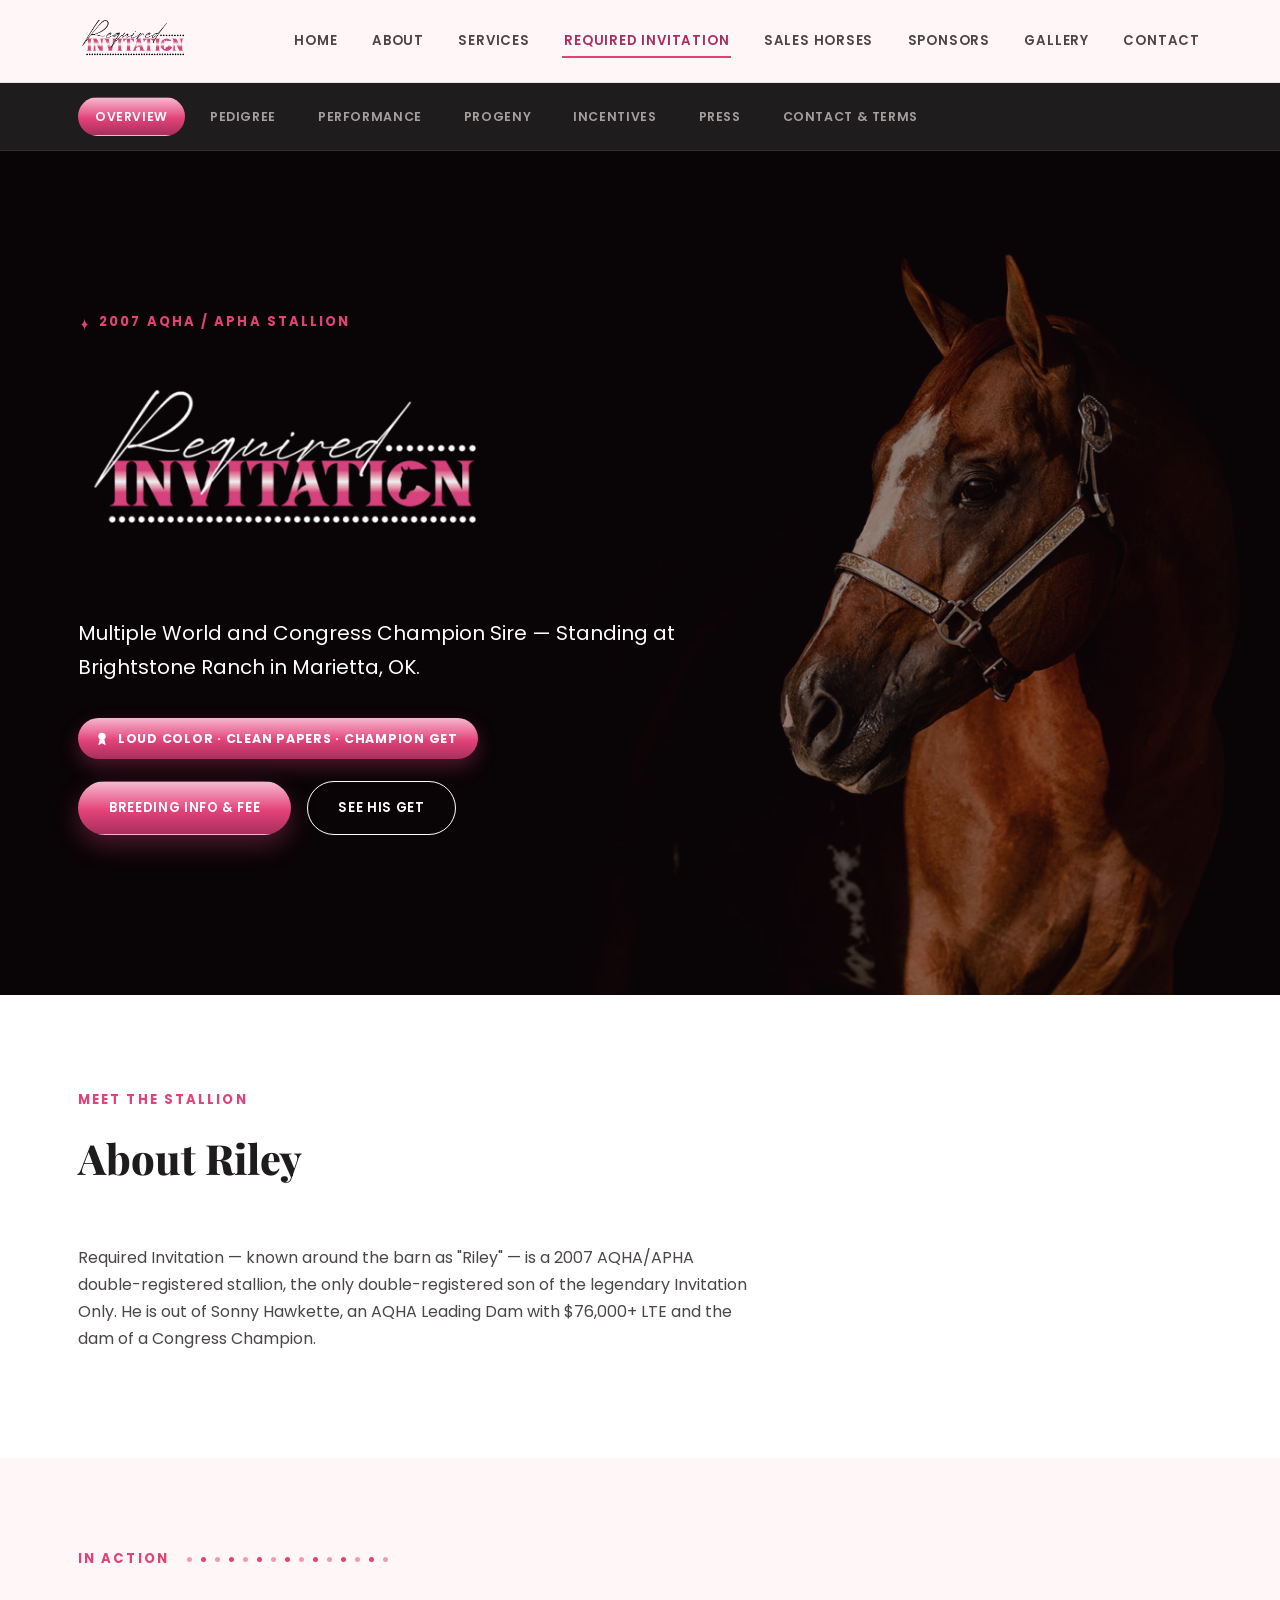
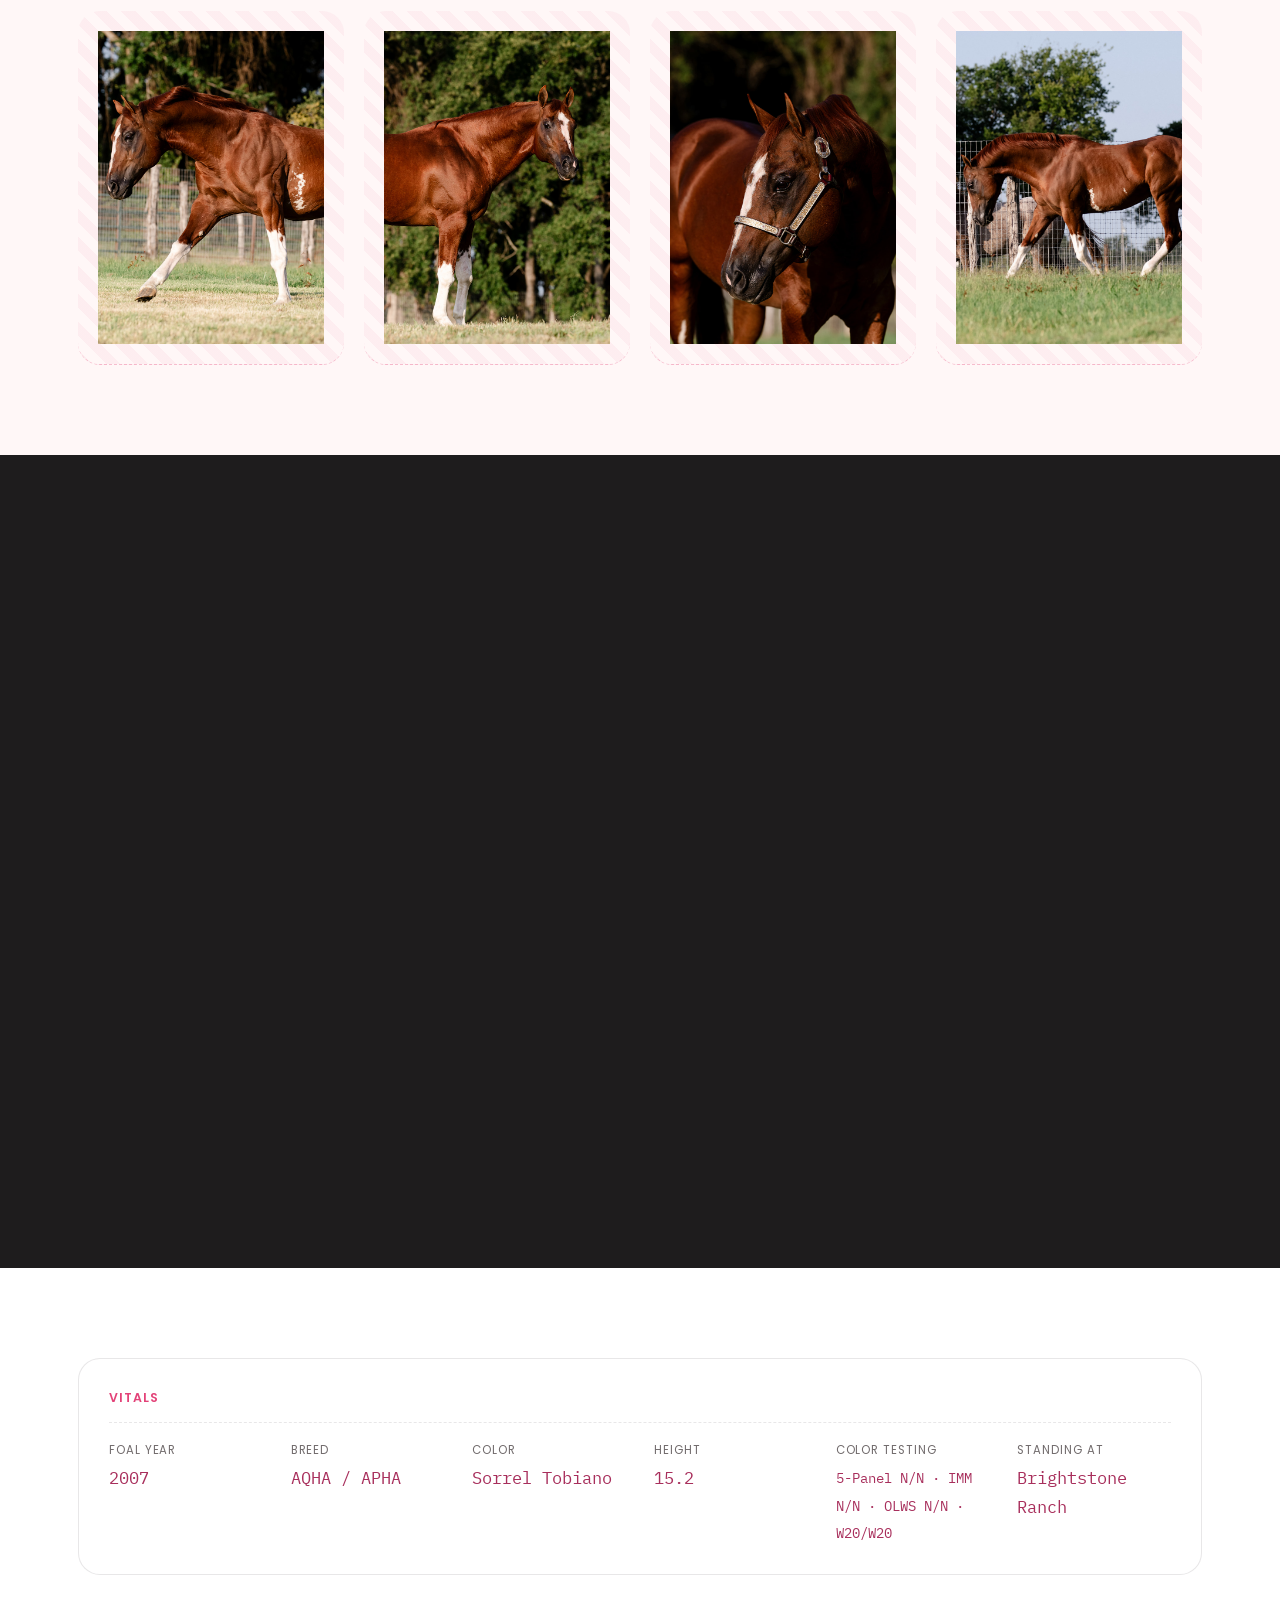
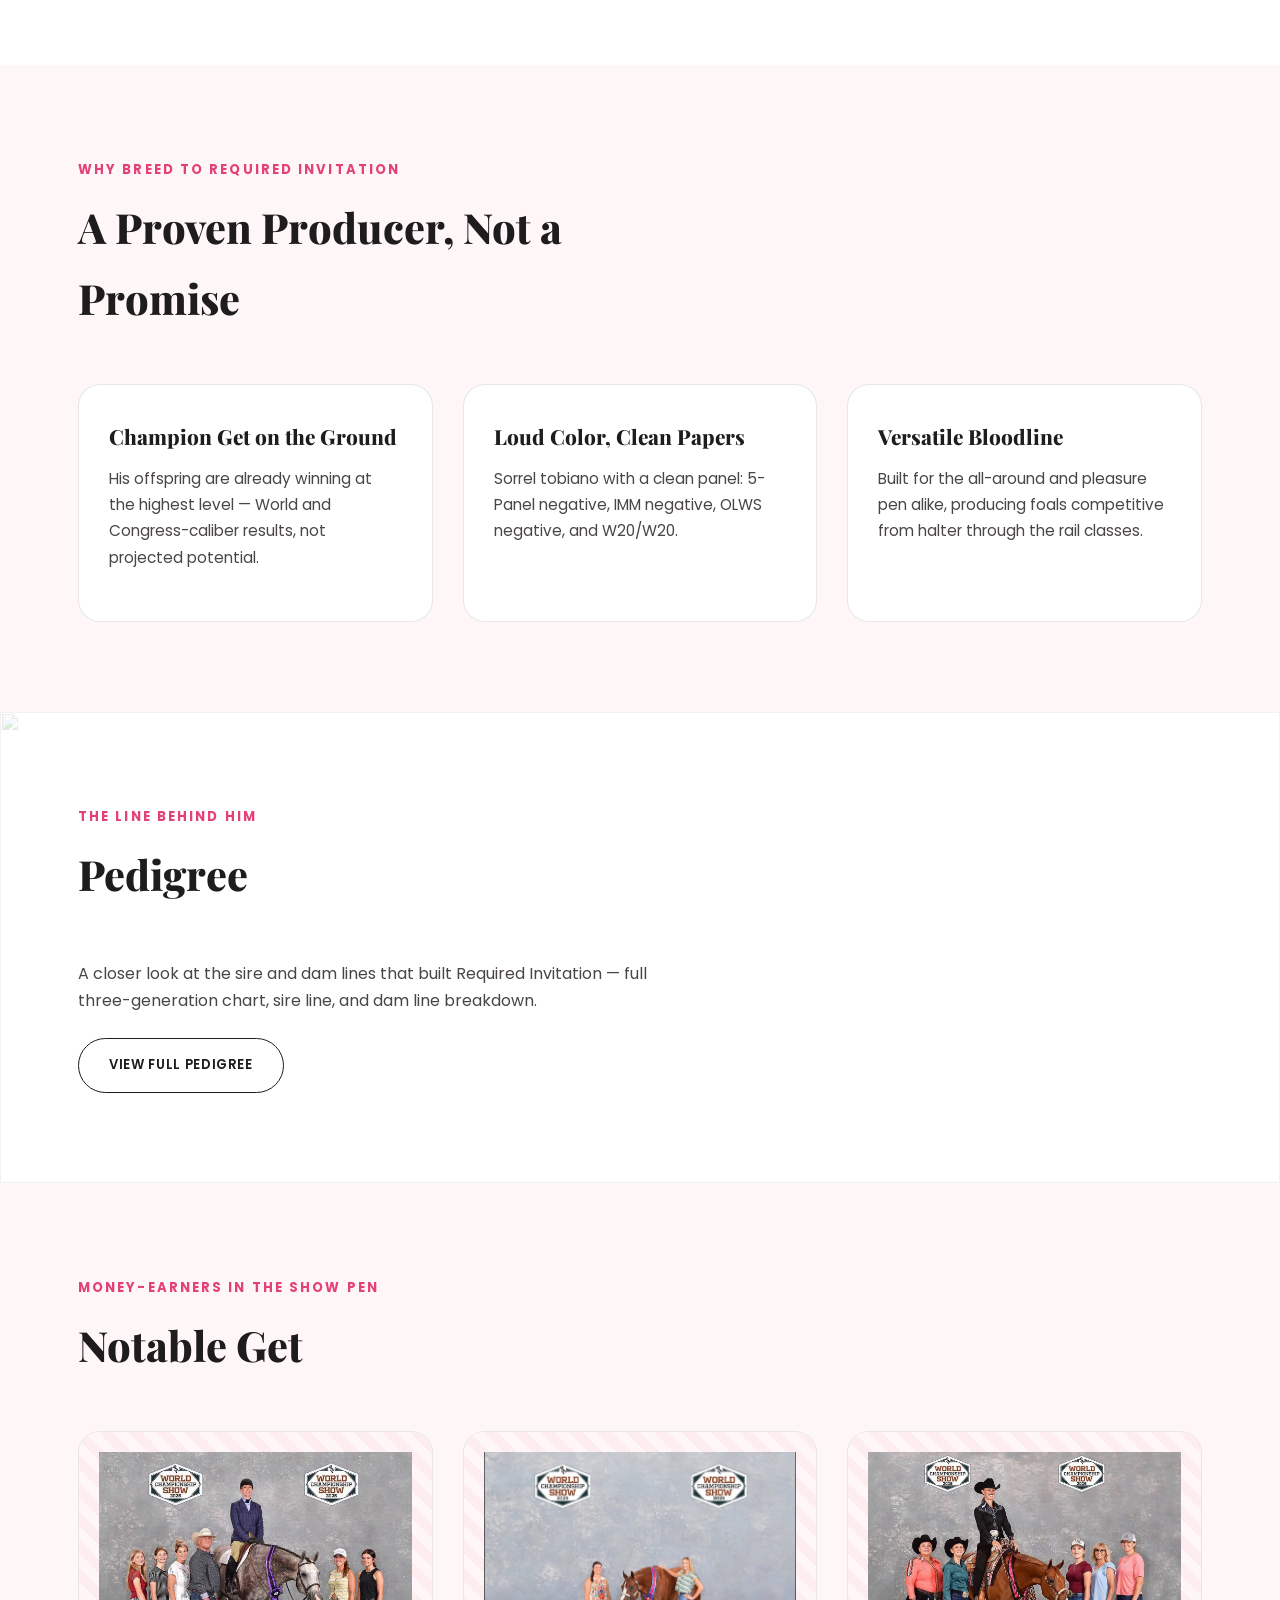
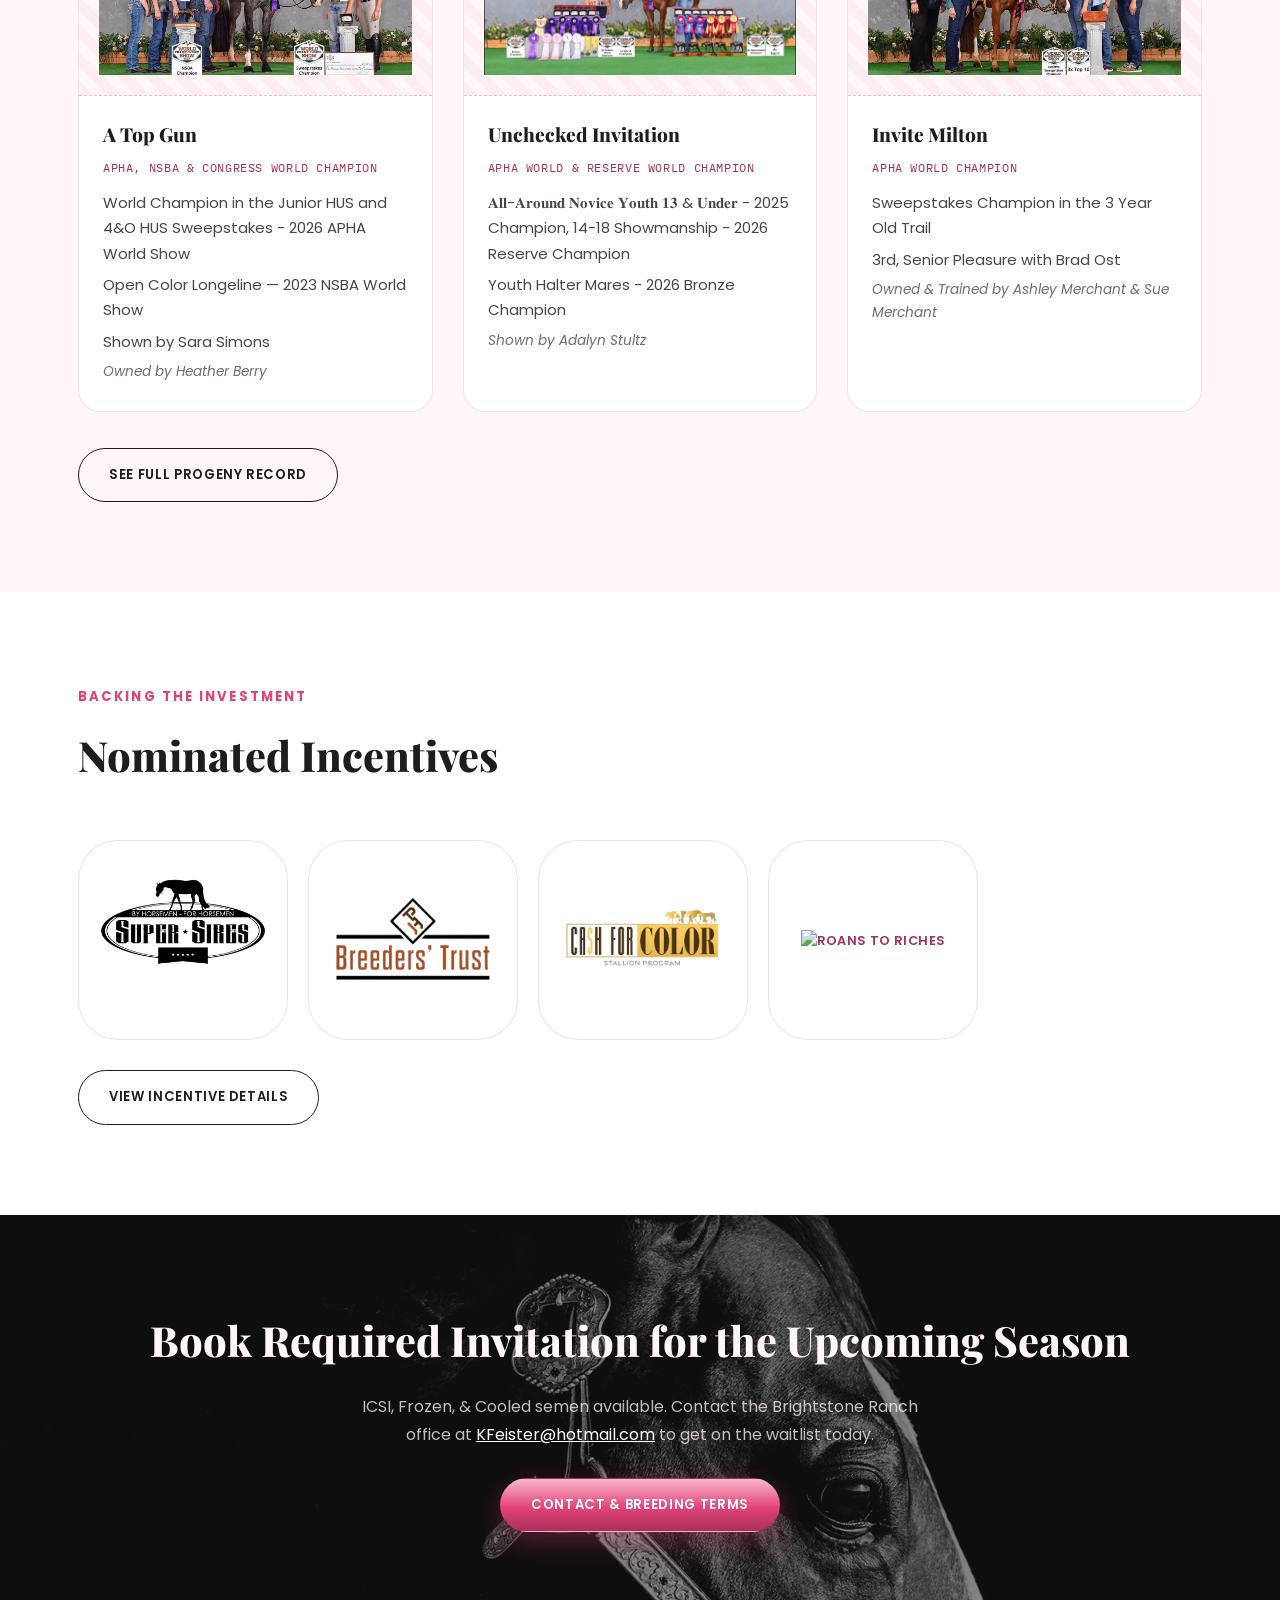
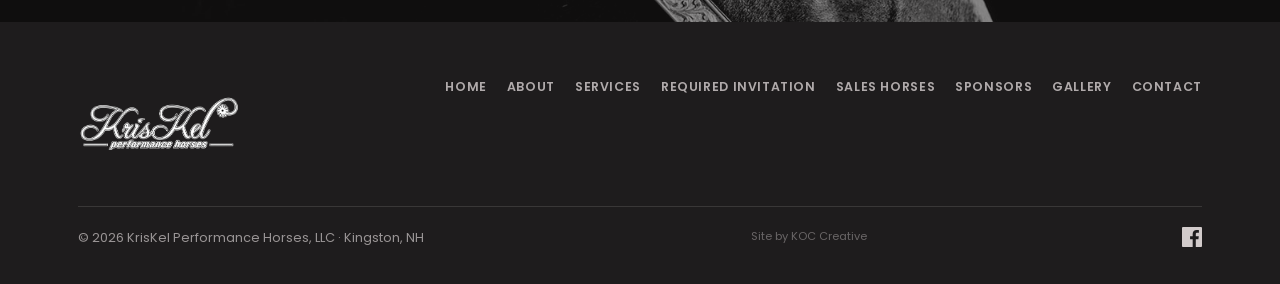
==== required-invitation/index.html @ 3613e628 "Modify incentive strip layout to four columns Updated the incentive strip to display four columns in" ====
<!DOCTYPE html>
<html lang="en" class="no-js">
<head>
<script>document.documentElement.classList.replace("no-js","js");</script>
<meta charset="UTF-8">
<meta name="viewport" content="width=device-width, initial-scale=1.0">
<title>Required Invitation | KrisKel Performance Horses</title>
<meta name="description" content="Required Invitation — 2007 AQHA/APHA Stallion. Multiple World and Congress Champion Sire. STANDING AT BRIGHTSTONE RANCH IN MARIETTA, OK.">
<link rel="stylesheet" href="../css/style.css">
</head>
<body>

<header class="site-header">
  <div class="header-inner">
    <a href="../index.html" class="brand"><img src="../images/required-invitation-logo.png" alt="Required Invitation"></a>
    <button class="nav-toggle" aria-label="Toggle navigation" aria-expanded="false">&#9776;</button>
    <nav class="main-nav">
      <a href="../index.html">Home</a>
      <a href="../about.html">About</a>
      <a href="../services.html">Services</a>
      <a href="index.html" aria-current="page">Required Invitation</a>
      <a href="../sales.html">Sales Horses</a>
      <a href="../sponsors.html">Sponsors</a>
      <a href="../gallery.html">Gallery</a>
      <a href="../contact.html">Contact</a>
    </nav>
  </div>
</header>

<nav class="subnav">
  <div class="subnav-inner">
    <a href="index.html" aria-current="page">Overview</a>
    <a href="pedigree.html">Pedigree</a>
    <a href="performance.html">Performance</a>
    <a href="progeny.html">Progeny</a>
    <a href="incentives.html">Incentives</a>
    <a href="press.html">Press</a>
    <a href="contact.html">Contact &amp; Terms</a>
  </div>
</nav>

<section class="hero has-blobs" style="min-height:70vh; position:relative; overflow:hidden;">
  <img src="../images/required-invitation-hero.png" alt="" style="position:absolute; top:0; left:0; width:100%; height:100%; object-fit:cover; z-index:1;">
  <div style="position:absolute; top:0; left:0; width:100%; height:100%; background:rgba(20,10,15,0.45); z-index:1;"></div>
  <div class="blob-field">
    <div class="blob blob-pink blob-1" data-parallax="0.06"></div>
    <div class="blob blob-pink blob-3" data-parallax="0.1"></div>
    <div class="sparkle-float" style="top:12%; right:10%;"><svg viewBox="0 0 24 24"><path d="M12 0 C12 6 14 10 18 12 C14 14 12 18 12 24 C12 18 10 14 6 12 C10 10 12 6 12 0 Z"/></svg></div>
  </div>
  <div class="hero-content">
    <span class="eyebrow reveal">
      <span class="sparkle"><svg viewBox="0 0 24 24"><path d="M12 0 C12 6 14 10 18 12 C14 14 12 18 12 24 C12 18 10 14 6 12 C10 10 12 6 12 0 Z"/></svg></span>
      2007 AQHA / APHA Stallion
    </span>
    <h1 class="reveal"><img src="../images/required-invitation-logo-white.png" alt="Required Invitation" style="max-width:420px; width:100%; height:auto;"></h1>
    <p class="hero-tagline reveal" style="color:#fff;">Multiple World and Congress Champion Sire — Standing at Brightstone Ranch in Marietta, OK.</p>
    <div class="reveal" style="margin-bottom:22px;">
      <span class="ribbon-badge">
        <svg viewBox="0 0 24 24"><circle cx="12" cy="8" r="5.5"/><path d="M8.3 12.6 L6.5 21.5 L12 18.3 L17.5 21.5 L15.7 12.6"/></svg>
        Loud Color &middot; Clean Papers &middot; Champion Get
      </span>
    </div>
    <div class="btn-row reveal">
      <a href="contact.html" class="btn btn-primary">Breeding Info &amp; Fee</a>
      <a href="progeny.html" class="btn btn-outline" style="color:#fff; border-color:#fff;">See His Get</a>
    </div>
  </div>
</section>

<section class="section-white">
  <div class="wrap">
    <div class="section-head reveal">
      <span class="eyebrow">Meet the Stallion</span>
      <h2>About Riley</h2>
    </div>
    <p class="reveal" style="max-width:680px; color:var(--ink-soft);">Required Invitation — known around the barn as "Riley" — is a 2007 AQHA/APHA double-registered stallion, the only double-registered son of the legendary Invitation Only. He is out of Sonny Hawkette, an AQHA Leading Dam with $76,000+ LTE and the dam of a Congress Champion.</p>
  </div>
</section>

<section class="section-cream">
  <div class="wrap">
    <div class="motif-divider reveal">
      <span class="eyebrow" style="margin-bottom:0;">In Action</span>
      <div class="dot-rail pink" style="flex:1;">
        <span></span><span></span><span></span><span></span><span></span><span></span><span></span><span></span><span></span><span></span><span></span><span></span><span></span><span></span><span></span>
      </div>
    </div>
    <div class="photo-strip">
      <div class="media-slot reveal"><img src="../images/Kelsey-119.jpg" alt="Required Invitation under saddle" style="width:100%; height:100%; object-fit:cover; object-position:20% center;"></div>
      <div class="media-slot reveal"><img src="../images/Kelsey-129.jpg" alt="Required Invitation conformation shot" style="width:100%; height:100%; object-fit:cover; object-position:80% center;"></div>
      <div class="media-slot reveal"><img src="../images/Kelsey-99.jpg" alt="Required Invitation with a foal" style="width:100%; height:100%; object-fit:cover;"></div>
      <div class="media-slot reveal"><img src="../images/Kelsey-113.jpg" alt="Required Invitation show ring and awards" style="width:100%; height:100%; object-fit:cover; object-position:35% center;"></div>
    </div>
  </div>
</section>

<section class="section-ink">
  <div class="wrap" style="padding-top:0; padding-bottom:0;">
    <div class="reveal" style="width:100%; aspect-ratio:16/9;">
      <iframe width="100%" height="100%" src="https://www.youtube.com/embed/Cf0u-Y0Wivk" frameborder="0" allowfullscreen style="display:block;"></iframe>
    </div>
  </div>
</section>

<section class="section-white">
  <div class="wrap">
    <div class="stat-card reveal">
      <div class="stat-card-title">Vitals</div>
      <div class="stat-grid">
        <div class="stat-item"><span class="label">Foal Year</span><span class="value">2007</span></div>
        <div class="stat-item"><span class="label">Breed</span><span class="value">AQHA / APHA</span></div>
        <div class="stat-item"><span class="label">Color</span><span class="value">Sorrel Tobiano</span></div>
        <div class="stat-item"><span class="label">Height</span><span class="value">15.2</span></div>
        <div class="stat-item"><span class="label">Color Testing</span><span class="value" style="font-size:0.9rem;">5-Panel N/N &middot; IMM N/N &middot; OLWS N/N &middot; W20/W20</span></div>
        <div class="stat-item"><span class="label">Standing At</span><span class="value">Brightstone Ranch</span></div>
      </div>
    </div>
  </div>
</section>

<section class="section-cream">
  <div class="wrap">
    <div class="section-head reveal">
      <span class="eyebrow">Why Breed to Required Invitation</span>
      <h2>A Proven Producer, Not a Promise</h2>
    </div>
    <div class="card-grid">
      <div class="service-card reveal">
        <h3>Champion Get on the Ground</h3>
        <p>His offspring are already winning at the highest level — World and Congress-caliber results, not projected potential.</p>
      </div>
      <div class="service-card reveal">
        <h3>Loud Color, Clean Papers</h3>
        <p>Sorrel tobiano with a clean panel: 5-Panel negative, IMM negative, OLWS negative, and W20/W20.</p>
      </div>
      <div class="service-card reveal">
        <h3>Versatile Bloodline</h3>
        <p>Built for the all-around and pleasure pen alike, producing foals competitive from halter through the rail classes.</p>
      </div>
    </div>
  </div>
</section>

<section class="section-white" style="position:relative; overflow:hidden;">
  <img src="../images/kelsey-135.jpg" alt="" style="position:absolute; top:0; left:0; width:100%; height:100%; object-fit:cover; opacity:0.2; z-index:0;">
  <div class="wrap" style="position:relative; z-index:1;">
    <div class="section-head reveal">
      <span class="eyebrow">The Line Behind Him</span>
      <h2>Pedigree</h2>
    </div>
    <p class="reveal" style="max-width:620px; color:var(--ink-soft);">A closer look at the sire and dam lines that built Required Invitation — full three-generation chart, sire line, and dam line breakdown.</p>
    <div class="reveal" style="margin-top:24px;"><a href="pedigree.html" class="btn btn-outline">View Full Pedigree</a></div>
  </div>
</section>

<section class="section-cream">
  <div class="wrap">
    <div class="section-head reveal">
      <span class="eyebrow">Money-Earners in the Show Pen</span>
      <h2>Notable Get</h2>
    </div>
    <div class="card-grid">
      <div class="earner-card reveal">
        <div class="media-slot"><img src="../images/atopgun.jpg" alt="A Top Gun" style="width:100%; height:100%; object-fit:cover;"></div>
        <div class="body">
          <h3>A Top Gun</h3>
          <span class="sub">APHA, NSBA &amp; Congress World Champion</span>
          <p>World Champion in the Junior HUS and 4&amp;O HUS Sweepstakes - 2026 APHA World Show</p>
          <p>Open Color Longeline — 2023 NSBA World Show</p>
          <p>Shown by Sara Simons</p>
          <p class="owner">Owned by Heather Berry</p>
        </div>
      </div>
      <div class="earner-card reveal">
        <div class="media-slot"><img src="../images/uncheckedinvitation.jpg" alt="Unchecked Invitation" style="width:100%; height:100%; object-fit:cover;"></div>
        <div class="body">
          <h3>Unchecked Invitation</h3>
          <span class="sub">APHA World &amp; Reserve World Champion</span>
          <p>𝐀𝐥𝐥-𝐀𝐫𝐨𝐮𝐧𝐝 𝐍𝐨𝐯𝐢𝐜𝐞 𝐘𝐨𝐮𝐭𝐡 𝟏𝟑 &amp; 𝐔𝐧𝐝𝐞𝐫 - 2025 Champion, 14-18 Showmanship - 2026 Reserve Champion</p>
          <p>Youth Halter Mares - 2026 Bronze Champion</p>
          <p class="owner">Shown by Adalyn Stultz</p>
        </div>
      </div>
      <div class="earner-card reveal">
        <div class="media-slot"><img src="../images/invitemilton.jpg" alt="Invite Milton" style="width:100%; height:100%; object-fit:cover;"></div>
        <div class="body">
          <h3>Invite Milton</h3>
          <span class="sub">APHA World Champion</span>
          <p>Sweepstakes Champion in the 3 Year Old Trail</p>
          <p>3rd, Senior Pleasure with Brad Ost</p>
          <p class="owner">Owned &amp; Trained by Ashley Merchant &amp; Sue Merchant</p>
        </div>
      </div>
    </div>
    <div class="reveal" style="margin-top:36px;"><a href="progeny.html" class="btn btn-outline">See Full Progeny Record</a></div>
  </div>
</section>

<section class="section-white">
  <div class="wrap">
    <div class="section-head reveal">
      <span class="eyebrow">Backing the Investment</span>
      <h2>Nominated Incentives</h2>
    </div>
    <div class="incentive-strip reveal" style="display:grid; grid-template-columns:repeat(4, 1fr); gap:20px; max-width:900px;">
      <span class="incentive-chip" style="height:200px; display:flex; align-items:center; justify-content:center; padding:16px;"><img src="../images/SS-logo.jpg" alt="Incentive program logo" style="max-height:100%; max-width:100%; object-fit:contain;"></span>
      <span class="incentive-chip" style="height:200px; display:flex; align-items:center; justify-content:center; padding:16px;"><img src="../images/breeders-trust-logo.png" alt="Breeders Trust" style="max-height:100%; max-width:100%; object-fit:contain;"></span>
      <span class="incentive-chip" style="height:200px; display:flex; align-items:center; justify-content:center; padding:16px;"><img src="../images/cashforcolor.png" alt="Cash for Color" style="max-height:100%; max-width:100%; object-fit:contain;"></span>
      <span class="incentive-chip" style="height:200px; display:flex; align-items:center; justify-content:center; padding:16px;"><img src="../images/roans2riches.png" alt="Roans To Riches" style="max-height:100%; max-width:100%; object-fit:contain;"></span>
    </div>
    <div class="reveal" style="margin-top:30px;"><a href="incentives.html" class="btn btn-outline">View Incentive Details</a></div>
  </div>
</section>

<section class="section-ink" style="position:relative; overflow:hidden;">
  <img src="../images/Kelsey-86-2.jpg" alt="" style="position:absolute; top:0; left:0; width:100%; height:100%; object-fit:cover; opacity:0.5; z-index:0;">
  <div class="wrap" style="text-align:center; position:relative; z-index:1;">
    <h2 class="reveal" style="color:var(--cream); font-size:clamp(1.8rem,4vw,2.6rem);">Book Required Invitation for the Upcoming Season</h2>
    <p class="reveal" style="max-width:560px; margin:18px auto 30px; color:rgba(255,247,247,0.75);">ICSI, Frozen, & Cooled semen available. Contact the Brightstone Ranch office at <a href="mailto:KFeister@hotmail.com" style="color:#fff; text-decoration:underline;">KFeister@hotmail.com</a> to get on the waitlist today.</p>
    <div class="btn-row reveal" style="justify-content:center;">
      <a href="contact.html" class="btn btn-primary">Contact &amp; Breeding Terms</a>
    </div>
  </div>
</section>

<footer class="site-footer">
  <div class="wrap">
    <div class="footer-grid">
      <div class="footer-brand"><img src="../images/Kriskelwhitelogo.png" alt="KrisKel Performance Horses"></div>
      <nav class="footer-nav">
        <a href="../index.html">Home</a>
        <a href="../about.html">About</a>
        <a href="../services.html">Services</a>
        <a href="index.html">Required Invitation</a>
        <a href="../sales.html">Sales Horses</a>
      <a href="../sponsors.html">Sponsors</a>
        <a href="../gallery.html">Gallery</a>
        <a href="../contact.html">Contact</a>
      </nav>
    </div>
    <div class="footer-bottom">
      <span>&copy; <span id="year"></span> KrisKel Performance Horses, LLC &middot; Kingston, NH</span>
      <span style="font-size:0.7rem; opacity:0.6; margin-left:12px;">Site by KOC Creative</span>
      <div class="footer-social">
        <a href="https://www.facebook.com/KrisKelPerformanceHorses" target="_blank" rel="noopener" aria-label="Facebook">
          <svg width="20" height="20" viewBox="0 0 24 24" fill="currentColor"><path d="M22.675 0h-21.35c-.732 0-1.325.593-1.325 1.325v21.351c0 .731.593 1.324 1.325 1.324h11.495v-9.294h-3.128v-3.622h3.128v-2.671c0-3.1 1.893-4.788 4.659-4.788 1.325 0 2.463.099 2.795.143v3.24l-1.918.001c-1.504 0-1.795.715-1.795 1.763v2.313h3.587l-.467 3.622h-3.12v9.293h6.116c.73 0 1.323-.593 1.323-1.324v-21.35c0-.732-.593-1.325-1.325-1.325z"/></svg>
        </a>
      </div>
    </div>
  </div>
</footer>

<script src="../js/main.js"></script>
</body>
</html>
---- css/style.css ----
/* =========================================================
   KRISKEL PERFORMANCE HORSES — Site Stylesheet
   Brand: #e34278 (pink) / #fff7f7 (cream) / #1e1c1d (ink) / #ffffff
   Echoes the Required Invitation logo: foil-pink gradient,
   dotted rail accents, script + bold serif pairing.
   ========================================================= */

@import url('https://fonts.googleapis.com/css2?family=Playfair+Display:ital,wght@0,600;0,700;0,900;1,600&family=Alex+Brush&family=Poppins:wght@400;500;600;700&family=IBM+Plex+Mono:wght@400;500;600&display=swap');

:root {
  /* Color */
  --pink: #e34278;
  --pink-deep: #a82f5c;
  --pink-light: #f6b8cf;
  --cream: #fff7f7;
  --white: #ffffff;
  --ink: #1e1c1d;
  --ink-soft: #4a4546;
  --ink-dim: #726c6d;
  --line: rgba(30, 28, 29, 0.1);
  --pink-line: rgba(227, 66, 120, 0.32);
  --pink-line-soft: rgba(227, 66, 120, 0.16);

  --pink-gradient: linear-gradient(180deg, var(--pink-light) 0%, var(--pink) 55%, var(--pink-deep) 100%);

  /* Type */
  --font-display: 'Playfair Display', serif;
  --font-script: 'Alex Brush', cursive;
  --font-body: 'Poppins', sans-serif;
  --font-mono: 'IBM Plex Mono', monospace;

  --container: 1180px;
}

* { box-sizing: border-box; }
html { scroll-behavior: smooth; }

body {
  margin: 0;
  background: var(--cream);
  color: var(--ink);
  font-family: var(--font-body);
  font-size: 16px;
  line-height: 1.7;
  -webkit-font-smoothing: antialiased;
}

@media (prefers-reduced-motion: reduce) {
  html { scroll-behavior: auto; }
  * { animation-duration: 0.001ms !important; animation-iteration-count: 1 !important; transition-duration: 0.001ms !important; }
}

a { color: inherit; text-decoration: none; }
img { max-width: 100%; display: block; }

.wrap {
  max-width: var(--container);
  margin: 0 auto;
  padding: 0 28px;
}

h1, h2, h3, h4 {
  font-family: var(--font-display);
  margin: 0;
  font-weight: 800;
  color: var(--ink);
}

.eyebrow {
  font-family: var(--font-body);
  font-weight: 700;
  color: var(--pink);
  text-transform: uppercase;
  letter-spacing: 0.16em;
  font-size: 0.82rem;
  display: inline-flex;
  align-items: center;
  gap: 8px;
  margin-bottom: 0.7rem;
}

.script-accent {
  font-family: var(--font-script);
  font-size: 2.4rem;
  color: var(--pink);
  line-height: 1;
  display: block;
}

.pink-text {
  background: var(--pink-gradient);
  -webkit-background-clip: text;
  background-clip: text;
  color: transparent;
}

.placeholder {
  color: var(--pink-deep);
  background: rgba(227, 66, 120, 0.08);
  border: 1px dashed rgba(227, 66, 120, 0.5);
  padding: 0.05em 0.5em;
  border-radius: 3px;
  font-family: var(--font-mono);
  font-size: 0.85em;
  font-style: normal;
}

a:focus-visible, button:focus-visible, input:focus-visible, textarea:focus-visible {
  outline: 2px solid var(--pink);
  outline-offset: 3px;
}

/* ---------- Dotted rail — signature motif from the logo ---------- */
.dot-rail {
  display: flex;
  gap: 9px;
  align-items: center;
}
.dot-rail span {
  width: 5px; height: 5px;
  border-radius: 50%;
  background: var(--ink);
  flex-shrink: 0;
}
.dot-rail.pink span { background: var(--pink); }
.dot-rail.fade {
  overflow: hidden;
}

/* ---------- Header / Nav ---------- */
.site-header {
  position: sticky;
  top: 0;
  z-index: 100;
  background: rgba(255, 247, 247, 0.94);
  backdrop-filter: blur(8px);
  border-bottom: 1px solid var(--line);
  transition: box-shadow 0.3s ease, padding 0.3s ease;
}
.site-header.is-scrolled {
  box-shadow: 0 8px 24px rgba(30, 28, 29, 0.06);
}

.header-inner {
  display: flex;
  align-items: center;
  justify-content: space-between;
  padding: 14px 28px;
  max-width: var(--container);
  margin: 0 auto;
}

.brand { display: flex; align-items: center; gap: 12px; }
.brand img { height: 54px; width: auto; }

nav.main-nav { display: flex; gap: 1.9rem; align-items: center; }

nav.main-nav a {
  font-family: var(--font-body);
  font-size: 0.83rem;
  font-weight: 600;
  text-transform: uppercase;
  letter-spacing: 0.06em;
  color: var(--ink-soft);
  position: relative;
  padding: 6px 2px;
  transition: color 0.2s ease;
}

nav.main-nav a::after {
  content: '';
  position: absolute;
  left: 0; right: 100%;
  bottom: 0;
  height: 2px;
  background: var(--pink);
  transition: right 0.25s ease;
}

nav.main-nav a:hover, nav.main-nav a[aria-current="page"] { color: var(--pink-deep); }
nav.main-nav a:hover::after, nav.main-nav a[aria-current="page"]::after { right: 0; }

.nav-toggle {
  display: none;
  background: none;
  border: 1px solid var(--line);
  color: var(--ink);
  font-size: 1.4rem;
  padding: 6px 12px;
  border-radius: 4px;
  cursor: pointer;
}

@media (max-width: 980px) {
  nav.main-nav {
    position: absolute;
    top: 100%; left: 0; right: 0;
    background: var(--white);
    flex-direction: column;
    align-items: flex-start;
    gap: 0;
    max-height: 0;
    overflow: hidden;
    border-bottom: 1px solid var(--line);
    transition: max-height 0.3s ease;
  }
  nav.main-nav.open { max-height: 520px; }
  nav.main-nav a { padding: 14px 28px; width: 100%; border-bottom: 1px solid var(--line); }
  .nav-toggle { display: block; }
}

/* ---------- Sub-nav (Required Invitation section) ---------- */
.subnav {
  background: var(--ink);
  border-bottom: 1px solid rgba(255,255,255,0.08);
}
.subnav-inner {
  display: flex;
  gap: 8px;
  flex-wrap: wrap;
  max-width: var(--container);
  margin: 0 auto;
  padding: 14px 28px;
}
.subnav a {
  font-family: var(--font-body);
  font-size: 0.78rem;
  font-weight: 600;
  text-transform: uppercase;
  letter-spacing: 0.05em;
  color: rgba(255,247,247,0.6);
  padding: 8px 16px;
  border-radius: 30px;
  border: 1px solid transparent;
  transition: all 0.2s ease;
}
.subnav a:hover { color: var(--cream); border-color: rgba(255,247,247,0.2); }
.subnav a[aria-current="page"] {
  background: var(--pink-gradient);
  color: var(--white);
}

/* ---------- Buttons ---------- */
.btn {
  display: inline-flex;
  align-items: center;
  gap: 10px;
  font-family: var(--font-body);
  font-weight: 600;
  text-transform: uppercase;
  letter-spacing: 0.05em;
  font-size: 0.82rem;
  padding: 15px 30px;
  border-radius: 30px;
  border: 1px solid transparent;
  cursor: pointer;
  transition: transform 0.25s cubic-bezier(0.16,1,0.3,1), background 0.2s ease, color 0.2s ease, border-color 0.2s ease, box-shadow 0.25s ease;
}
.btn-primary {
  position: relative;
  overflow: hidden;
  background: var(--pink-gradient);
  color: var(--white);
  box-shadow: 0 10px 26px rgba(227, 66, 120, 0.32);
}
.btn-primary::before {
  content: '';
  position: absolute;
  top: 0; left: -60%;
  width: 40%; height: 100%;
  background: linear-gradient(120deg, transparent, rgba(255,255,255,0.55), transparent);
  transform: skewX(-20deg);
  transition: left 0.7s ease;
}
.btn-primary:hover { transform: translateY(-3px) scale(1.02); box-shadow: 0 16px 34px rgba(227, 66, 120, 0.42); }
.btn-primary:hover::before { left: 130%; }
.btn-outline { border-color: var(--ink); color: var(--ink); background: transparent; }
.btn-outline:hover { background: var(--ink); color: var(--cream); transform: translateY(-2px); }
.btn-outline.on-dark { border-color: var(--pink-light); color: var(--cream); }
.btn-outline.on-dark:hover { background: var(--pink); border-color: var(--pink); color: var(--white); }
.btn-row { display: flex; gap: 16px; flex-wrap: wrap; }

/* ---------- Hero ---------- */
.hero {
  position: relative;
  min-height: 82vh;
  display: flex;
  align-items: center;
  background:
    radial-gradient(ellipse 900px 520px at 85% 10%, rgba(227,66,120,0.16), transparent 62%),
    radial-gradient(ellipse 600px 400px at 5% 90%, rgba(227,66,120,0.10), transparent 65%),
    var(--cream);
  overflow: hidden;
}
.hero-content { position: relative; z-index: 2; padding: 70px 28px; max-width: var(--container); margin: 0 auto; width: 100%; }
.hero h1 {
  font-size: clamp(2.8rem, 6.5vw, 5rem);
  line-height: 1.02;
  font-weight: 900;
  color: var(--ink);
}
.hero-tagline {
  font-family: var(--font-body);
  font-size: clamp(1.05rem, 2vw, 1.25rem);
  color: var(--ink-soft);
  margin: 22px 0 34px;
  max-width: 620px;
}
.hero-photo-slot {
  border: 1px dashed var(--pink-line);
  border-radius: 20px;
  background: rgba(227,66,120,0.04);
  display: flex; align-items: center; justify-content: center;
  padding: 60px 30px;
  margin-top: 40px;
}
.hero-photo-slot span {
  font-family: var(--font-mono); font-size: 0.78rem; color: var(--ink-dim); text-align: center; max-width: 420px;
}

/* ---------- Sections ---------- */
section { padding: 90px 0; }
.section-cream { background: var(--cream); }
.section-white { background: var(--white); }
.section-ink { background: var(--ink); color: var(--cream); }
.section-ink h2 { color: var(--cream); }
.section-ink .eyebrow { color: var(--pink-light); }
.has-blobs { position: relative; overflow: hidden; }
.has-blobs > .wrap { position: relative; z-index: 1; }

.section-head { max-width: 640px; margin-bottom: 50px; }
.section-head h2 { font-size: clamp(1.9rem, 4vw, 2.6rem); }

.divider { border: none; border-top: 1px solid var(--line); margin: 0; }

.page-banner {
  padding: 64px 0 44px;
  background:
    radial-gradient(ellipse 700px 300px at 90% 0%, rgba(227,66,120,0.08), transparent 65%),
    var(--cream);
  border-bottom: 1px solid var(--line);
  position: relative;
  overflow: hidden;
}
.page-banner h1 { font-size: clamp(2.1rem, 5vw, 3.2rem); }
.page-banner .eyebrow { margin-bottom: 10px; }

.build-note {
  font-family: var(--font-mono);
  font-size: 0.76rem;
  color: var(--ink-dim);
  max-width: 640px;
  margin-top: 16px;
}

/* ---------- Cards ---------- */
.card-grid { display: grid; grid-template-columns: repeat(auto-fit, minmax(270px, 1fr)); gap: 30px; }

.service-card {
  background: var(--white);
  border: 1px solid var(--line);
  border-radius: 22px;
  padding: 34px 30px;
  transition: transform 0.25s ease, box-shadow 0.25s ease;
}
.service-card:hover { transform: translateY(-6px); box-shadow: 0 20px 44px rgba(227,66,120,0.16); border-color: var(--pink-line); }
.service-card .icon-mark { margin-bottom: 18px; }
.service-card h3 { font-size: 1.3rem; margin-bottom: 12px; }
.service-card p { color: var(--ink-soft); margin: 0 0 16px; font-size: 0.96rem; }
.service-card ul { margin: 0; padding-left: 18px; color: var(--ink-soft); font-size: 0.92rem; }
.service-card ul li { margin-bottom: 6px; }

.profile-card {
  background: var(--white);
  border: 1px solid var(--line);
  border-radius: 24px;
  overflow: hidden;
  display: grid;
  grid-template-columns: 260px 1fr;
}
@media (max-width: 720px) { .profile-card { grid-template-columns: 1fr; } }
.profile-photo-slot {
  background: repeating-linear-gradient(45deg, rgba(227,66,120,0.05) 0 10px, transparent 10px 20px), var(--cream);
  border-right: 1px dashed var(--pink-line);
  display: flex; align-items: center; justify-content: center; padding: 30px; text-align: center; min-height: 260px;
}
@media (max-width: 720px) { .profile-photo-slot { border-right: none; border-bottom: 1px dashed var(--pink-line); } }
.profile-photo-slot span { font-family: var(--font-mono); font-size: 0.75rem; color: var(--ink-dim); }
.profile-body { padding: 34px 32px; }
.profile-body .role { font-family: var(--font-body); font-weight: 600; color: var(--pink); text-transform: uppercase; letter-spacing: 0.08em; font-size: 0.78rem; margin-bottom: 8px; display: block; }
.profile-body h3 { font-size: 1.6rem; margin-bottom: 14px; }
.profile-body p { color: var(--ink-soft); margin: 0 0 12px; }

.earner-card, .press-card {
  border: 1px solid var(--line);
  border-radius: 22px;
  overflow: hidden;
  background: var(--white);
  position: relative;
}
.media-slot {
  aspect-ratio: 4/3;
  background: repeating-linear-gradient(45deg, rgba(227,66,120,0.05) 0 10px, transparent 10px 20px), var(--cream);
  border-bottom: 1px dashed var(--pink-line);
  display: flex; align-items: center; justify-content: center; text-align: center; padding: 20px;
}
.media-slot span { font-family: var(--font-mono); font-size: 0.78rem; color: var(--ink-dim); border: 1px dashed var(--pink-line); padding: 10px 14px; border-radius: 10px; }
.earner-card .body { padding: 22px 24px; }
.earner-card h3 { font-size: 1.2rem; margin-bottom: 6px; }
.earner-card .sub { font-family: var(--font-mono); font-size: 0.78rem; color: var(--pink-deep); text-transform: uppercase; letter-spacing: 0.05em; margin-bottom: 12px; display: block; }
.earner-card p { color: var(--ink-soft); margin: 0 0 6px; font-size: 0.93rem; }
.earner-card .owner { color: var(--ink-dim); font-style: italic; font-size: 0.85rem; }

/* ---------- Stat / hip-tag style card ---------- */
.stat-card {
  background: var(--white);
  border: 1px solid var(--line);
  border-radius: 22px;
  padding: 28px 30px;
}
.stat-card-title {
  font-family: var(--font-body);
  font-weight: 600;
  text-transform: uppercase;
  letter-spacing: 0.08em;
  font-size: 0.78rem;
  color: var(--pink);
  border-bottom: 1px dashed var(--line);
  padding-bottom: 14px;
  margin-bottom: 18px;
}
.stat-grid { display: grid; grid-template-columns: repeat(auto-fit, minmax(130px, 1fr)); gap: 20px 28px; }
.stat-item .label { font-family: var(--font-body); font-size: 0.72rem; letter-spacing: 0.08em; text-transform: uppercase; color: var(--ink-dim); display: block; margin-bottom: 4px; }
.stat-item .value { font-family: var(--font-mono); font-size: 1.05rem; color: var(--pink-deep); }

/* ---------- Sparkle accents (glam motif) ---------- */
.sparkle {
  display: inline-block;
  width: 1em; height: 1em;
  vertical-align: -0.1em;
  animation: sparkle-pulse 2.6s ease-in-out infinite;
}
.sparkle svg { width: 100%; height: 100%; fill: var(--pink); }
.sparkle.light svg { fill: var(--pink-light); }
.sparkle-float {
  position: absolute;
  width: 22px; height: 22px;
  animation: sparkle-pulse 3s ease-in-out infinite;
}
.sparkle-float svg { width: 100%; height: 100%; fill: var(--pink); }
@keyframes sparkle-pulse {
  0%, 100% { opacity: 0.35; transform: scale(0.85) rotate(0deg); }
  50% { opacity: 1; transform: scale(1.05) rotate(8deg); }
}
@media (prefers-reduced-motion: reduce) { .sparkle, .sparkle-float { animation: none; opacity: 0.8; } }

/* ---------- Bold script lead-in (big glam signature moment) ---------- */
.script-lead {
  font-family: var(--font-script);
  font-size: clamp(2.4rem, 6vw, 4rem);
  color: var(--pink);
  line-height: 1;
  display: block;
  margin-bottom: -0.1em;
}

/* ---------- Ribbon badge (rosette-style tag) ---------- */
.ribbon-badge {
  display: inline-flex;
  align-items: center;
  gap: 8px;
  background: var(--pink-gradient);
  color: var(--white);
  font-family: var(--font-body);
  font-weight: 700;
  font-size: 0.78rem;
  text-transform: uppercase;
  letter-spacing: 0.06em;
  padding: 10px 20px 10px 16px;
  border-radius: 30px;
  box-shadow: 0 8px 20px rgba(227, 66, 120, 0.3);
}
.ribbon-badge svg { width: 16px; height: 16px; fill: var(--white); flex-shrink: 0; }
.ribbon-badge.sold { background: var(--ink); box-shadow: 0 8px 20px rgba(30,28,29,0.28); }
.ribbon-badge.available { background: linear-gradient(180deg, #7fc79a, #3f9464); box-shadow: 0 8px 20px rgba(63,148,100,0.3); }

.card-badge {
  position: absolute;
  top: 16px; left: 16px;
  z-index: 2;
  font-family: var(--font-body);
  font-weight: 700;
  font-size: 0.72rem;
  text-transform: uppercase;
  letter-spacing: 0.06em;
  padding: 7px 16px;
  border-radius: 30px;
  color: var(--white);
}
.card-badge.sold { background: var(--ink); }
.card-badge.available { background: linear-gradient(180deg, #7fc79a, #3f9464); }
.sale-card.is-sold .media-slot { filter: grayscale(0.55); opacity: 0.85; }
.sale-card.is-sold { opacity: 0.92; }

/* ---------- Sponsors ---------- */
.sponsor-grid { display: grid; grid-template-columns: repeat(auto-fit, minmax(200px, 1fr)); gap: 24px; }
.sponsor-tile {
  border: 1px solid var(--line);
  border-radius: 20px;
  background: var(--white);
  aspect-ratio: 16/9;
  display: flex; align-items: center; justify-content: center;
  padding: 20px;
}
.sponsor-tile span { font-family: var(--font-mono); font-size: 0.78rem; color: var(--ink-dim); text-align: center; }

/* ---------- Split block (image+text service sections) ---------- */
.split-block {
  display: grid;
  grid-template-columns: 1fr 1fr;
  gap: 50px;
  align-items: center;
}
@media (max-width: 800px) {
  .split-block { grid-template-columns: 1fr; }
  .split-block .order-2 { order: -1; }
}

/* ---------- Gallery ---------- */
.gallery-grid { display: grid; grid-template-columns: repeat(auto-fit, minmax(230px, 1fr)); gap: 18px; }
.gallery-tile {
  aspect-ratio: 1;
  border-radius: 20px;
  border: 1px dashed var(--pink-line);
  background: repeating-linear-gradient(45deg, rgba(227,66,120,0.05) 0 10px, transparent 10px 20px), var(--white);
  display: flex; align-items: center; justify-content: center; text-align: center; padding: 20px;
}
.gallery-tile span { font-family: var(--font-mono); font-size: 0.75rem; color: var(--ink-dim); }

/* ---------- Pedigree tree (Required Invitation) ---------- */
.pedigree-page-wrap {
  background: var(--white);
  border: 1px solid var(--line);
  border-radius: 22px;
  padding: 50px 40px;
  position: relative;
}
.pedigree-header { text-align: center; margin-bottom: 40px; }
.ped-tree { display: flex; align-items: stretch; position: relative; min-height: 560px; }
.ped-subject { flex: 0 0 190px; display: flex; align-items: center; }
.ped-col { flex: 1; display: flex; flex-direction: column; }
.ped-col > .ped-branch { flex: 1; display: flex; flex-direction: column; }
.ped-box {
  border: 1px solid var(--line);
  background: var(--cream);
  color: var(--ink-soft);
  padding: 10px 14px;
  font-family: var(--font-mono);
  font-size: 0.82rem;
  flex: 1;
  display: flex;
  align-items: center;
  position: relative;
  margin: 3px 0;
}
.ped-box.subject-box {
  background: var(--pink-gradient);
  color: var(--white);
  font-family: var(--font-display);
  font-weight: 700;
  font-size: 1.05rem;
  justify-content: center;
  text-align: center;
  border-color: var(--pink);
}
.ped-box .gen-label {
  display: block;
  font-family: var(--font-body);
  font-size: 0.62rem;
  font-weight: 600;
  text-transform: uppercase;
  letter-spacing: 0.08em;
  color: var(--pink-deep);
  margin-bottom: 2px;
}
.ped-col-1 .ped-box { font-size: 0.92rem; }
.ped-col-2 .ped-box { font-size: 0.8rem; }
.ped-col-3 .ped-box { font-size: 0.72rem; }
.ped-col-1, .ped-col-2, .ped-col-3 { border-left: 1px solid var(--line); margin-left: -1px; }
.ped-branch { border-left: 1px solid var(--line); }
.ped-col-1 > .ped-branch:first-child { border-left: none; }
@media (max-width: 900px) {
  .ped-tree { flex-direction: column; min-height: auto; }
  .ped-subject { flex: none; }
  .ped-col, .ped-branch { border-left: none !important; }
  .ped-box { margin: 4px 0 4px 16px; }
}
.relatives-note { margin-top: 40px; padding-top: 30px; border-top: 1px dashed var(--line); }

/* ---------- Tables ---------- */
.data-table { width: 100%; border-collapse: collapse; font-family: var(--font-mono); font-size: 0.9rem; }
.data-table th {
  text-align: left; font-family: var(--font-body); font-weight: 600; text-transform: uppercase;
  letter-spacing: 0.05em; font-size: 0.72rem; color: var(--pink-deep); border-bottom: 1px solid var(--line); padding: 12px 16px;
}
.data-table td { padding: 14px 16px; border-bottom: 1px solid var(--line); color: var(--ink-soft); }
.data-table tr:hover td { background: rgba(227,66,120,0.04); }
.table-wrap { overflow-x: auto; border: 1px solid var(--line); border-radius: 20px; }

/* ---------- Incentives ---------- */
.incentive-strip { display: flex; flex-wrap: wrap; gap: 14px; }
.incentive-chip {
  border: 1px solid var(--line); background: var(--white); padding: 14px 22px; border-radius: 40px;
  font-family: var(--font-body); font-weight: 600; font-size: 0.8rem; letter-spacing: 0.03em; text-transform: uppercase; color: var(--pink-deep);
}

/* ---------- Press ---------- */
.press-item { border-bottom: 1px solid var(--line); padding: 30px 0; display: grid; grid-template-columns: 140px 1fr; gap: 26px; }
.press-item .date { font-family: var(--font-mono); color: var(--pink-deep); font-size: 0.85rem; }
.press-item h3 { font-size: 1.2rem; margin-bottom: 8px; }
.press-item p { color: var(--ink-soft); margin: 0 0 10px; }
@media (max-width: 640px) { .press-item { grid-template-columns: 1fr; gap: 8px; } }

/* ---------- Contact ---------- */
.contact-grid { display: grid; grid-template-columns: 1.1fr 0.9fr; gap: 50px; }
@media (max-width: 900px) { .contact-grid { grid-template-columns: 1fr; } }
.contact-card { border: 1px solid var(--line); background: var(--white); padding: 36px; border-radius: 24px; }
.contact-card h3 { font-size: 1.15rem; margin-bottom: 18px; }
.contact-line { display: flex; gap: 12px; margin-bottom: 14px; font-size: 0.97rem; }
.contact-line .k { font-family: var(--font-body); font-weight: 600; text-transform: uppercase; font-size: 0.72rem; letter-spacing: 0.05em; color: var(--pink); min-width: 90px; }

.terms-list { list-style: none; margin: 0; padding: 0; }
.terms-list li { padding: 16px 0; border-bottom: 1px dashed var(--line); display: flex; justify-content: space-between; gap: 20px; font-size: 0.94rem; }
.terms-list li .t-label { color: var(--ink-soft); }
.terms-list li .t-value { font-family: var(--font-mono); color: var(--pink-deep); text-align: right; }

form.inquiry-form { display: flex; flex-direction: column; gap: 16px; }
.inquiry-form label { font-family: var(--font-body); font-weight: 600; font-size: 0.72rem; letter-spacing: 0.05em; text-transform: uppercase; color: var(--pink); margin-bottom: 6px; display: block; }
.inquiry-form input, .inquiry-form select, .inquiry-form textarea {
  width: 100%; background: var(--cream); border: 1px solid var(--line); color: var(--ink); padding: 12px 14px; border-radius: 12px; font-family: var(--font-body); font-size: 0.95rem;
}
.inquiry-form textarea { min-height: 120px; resize: vertical; }
.map-slot {
  border-radius: 22px; overflow: hidden; border: 1px solid var(--line); margin-top: 24px; min-height: 220px;
}
.map-slot iframe { width: 100%; height: 220px; border: 0; display: block; }

/* ---------- Facebook chip ---------- */
.fb-chip {
  display: inline-flex; align-items: center; gap: 10px; background: var(--white); border: 1px solid var(--line);
  padding: 12px 20px; border-radius: 30px; font-family: var(--font-body); font-weight: 600; font-size: 0.85rem;
}
.fb-chip svg { width: 18px; height: 18px; fill: #1877F2; }

/* ---------- Footer ---------- */
.site-footer { background: var(--ink); color: var(--cream); padding: 54px 0 30px; }
.footer-grid { display: flex; flex-wrap: wrap; justify-content: space-between; gap: 34px; margin-bottom: 34px; }
.footer-brand img { height: 96px; }
.footer-nav { display: flex; flex-wrap: wrap; gap: 20px; }
.footer-nav a { font-family: var(--font-body); font-weight: 600; font-size: 0.78rem; text-transform: uppercase; letter-spacing: 0.05em; color: rgba(255,247,247,0.65); }
.footer-nav a:hover { color: var(--pink-light); }
.footer-bottom { border-top: 1px solid rgba(255,247,247,0.12); padding-top: 20px; font-size: 0.8rem; color: rgba(255,247,247,0.55); display: flex; justify-content: space-between; flex-wrap: wrap; gap: 10px; }
.footer-social { display: flex; gap: 14px; align-items: center; }
.footer-social a { color: rgba(255,247,247,0.8); }
.footer-social a:hover { color: var(--pink-light); }

/* ---------- Reveal on scroll (progressive enhancement) ----------
   Default state is fully visible — safe if JS fails to load or errors.
   The .js class (added by an inline script in <head>) is what opts
   elements into the hidden-then-revealed animation. */
.reveal, .reveal-left, .reveal-right, .reveal-scale {
  opacity: 1;
  transform: none;
  transition: opacity 0.8s cubic-bezier(0.16,1,0.3,1), transform 0.8s cubic-bezier(0.16,1,0.3,1);
}
.js .reveal { opacity: 0; transform: translateY(26px); }
.js .reveal-left { opacity: 0; transform: translateX(-32px); }
.js .reveal-right { opacity: 0; transform: translateX(32px); }
.js .reveal-scale { opacity: 0; transform: scale(0.92); }

.reveal.in, .reveal-left.in, .reveal-right.in, .reveal-scale.in {
  opacity: 1;
  transform: none;
}

/* ---------- Decorative floating blobs (depth, subtle parallax) ---------- */
.blob-field { position: absolute; inset: 0; overflow: hidden; pointer-events: none; z-index: 0; }
.blob {
  position: absolute;
  border-radius: 50%;
  filter: blur(60px);
  opacity: 0.5;
  animation: blob-float 14s ease-in-out infinite;
}
.blob-pink { background: radial-gradient(circle, var(--pink-light), transparent 70%); }
.blob-1 { width: 420px; height: 420px; top: -120px; right: -100px; animation-delay: 0s; }
.blob-2 { width: 300px; height: 300px; bottom: -80px; left: -60px; animation-delay: -6s; opacity: 0.35; }
.blob-3 { width: 220px; height: 220px; top: 40%; left: 60%; animation-delay: -3s; opacity: 0.3; }

@keyframes blob-float {
  0%, 100% { transform: translate(0, 0) scale(1); }
  50% { transform: translate(-18px, 22px) scale(1.06); }
}
@media (prefers-reduced-motion: reduce) { .blob { animation: none; } }

/* ---------- Hover-zoom photo treatment ---------- */
.media-slot, .gallery-tile, .profile-photo-slot, .hero-photo-slot {
  overflow: hidden;
  position: relative;
}
.media-slot img, .gallery-tile img, .profile-photo-slot img, .hero-photo-slot img {
  transition: transform 0.6s cubic-bezier(0.16,1,0.3,1);
}
.earner-card:hover .media-slot img,
.gallery-tile:hover img,
.profile-card:hover .profile-photo-slot img { transform: scale(1.06); }

.earner-card, .service-card, .sponsor-tile { transition: transform 0.35s cubic-bezier(0.16,1,0.3,1), box-shadow 0.35s ease; }
.earner-card:hover { transform: translateY(-7px); box-shadow: 0 22px 48px rgba(227,66,120,0.18); border-color: var(--pink-line); }

.gallery-tile { transition: transform 0.35s cubic-bezier(0.16,1,0.3,1), box-shadow 0.35s ease; cursor: pointer; }
.gallery-tile:hover { transform: translateY(-4px) scale(1.015); box-shadow: 0 16px 34px rgba(227,66,120,0.14); border-color: var(--pink); }

/* ---------- Masonry-ish gallery variety ---------- */
.gallery-grid.masonry { grid-auto-rows: 10px; }
.gallery-grid.masonry .gallery-tile.tall { grid-row: span 24; }
.gallery-grid.masonry .gallery-tile.short { grid-row: span 16; }
.gallery-grid.masonry .gallery-tile.med { grid-row: span 20; }

/* ---------- Photo collage (hero / about) ---------- */
.photo-collage {
  position: relative;
  display: grid;
  grid-template-columns: repeat(6, 1fr);
  grid-template-rows: repeat(4, 60px);
  gap: 14px;
}
.collage-tile {
  border: 1px dashed var(--pink-line);
  border-radius: 22px;
  background: repeating-linear-gradient(45deg, rgba(227,66,120,0.06) 0 10px, transparent 10px 20px), var(--white);
  display: flex; align-items: center; justify-content: center; text-align: center; padding: 14px;
  box-shadow: 0 18px 40px rgba(30,28,29,0.06);
}
.collage-tile span { font-family: var(--font-mono); font-size: 0.7rem; color: var(--ink-dim); }
.collage-tile.t1 { grid-column: 1 / 4; grid-row: 1 / 4; }
.collage-tile.t2 { grid-column: 4 / 7; grid-row: 1 / 3; transform: rotate(1.2deg); }
.collage-tile.t3 { grid-column: 4 / 6; grid-row: 3 / 5; transform: rotate(-1.5deg); }
.collage-tile.t4 { grid-column: 6 / 7; grid-row: 3 / 5; transform: rotate(2deg); }
@media (max-width: 720px) {
  .photo-collage { grid-template-columns: repeat(2,1fr); grid-template-rows: repeat(3, 140px); }
  .collage-tile.t1 { grid-column: 1/3; grid-row: 1/3; }
  .collage-tile.t2 { grid-column: 1/2; grid-row: 3/4; }
  .collage-tile.t3 { grid-column: 2/3; grid-row: 3/4; }
  .collage-tile.t4 { display: none; }
}

/* ---------- Photo strip (horizontal scroller of moments) ---------- */
.photo-strip { display: grid; grid-template-columns: repeat(auto-fit, minmax(200px, 1fr)); gap: 20px; }
.photo-strip .media-slot { border-radius: 22px; aspect-ratio: 3/4; }

/* ---------- Section divider with dotted rail + horse mark ---------- */
.motif-divider { display: flex; align-items: center; gap: 18px; margin: 0 0 40px; }
.motif-divider .dot-rail { flex: 1; }
.motif-divider .dot-rail span:nth-child(odd) { opacity: 0.5; }
.horse-mark { width: 30px; height: 30px; flex-shrink: 0; }
.horse-mark svg { width: 100%; height: 100%; fill: var(--pink); }
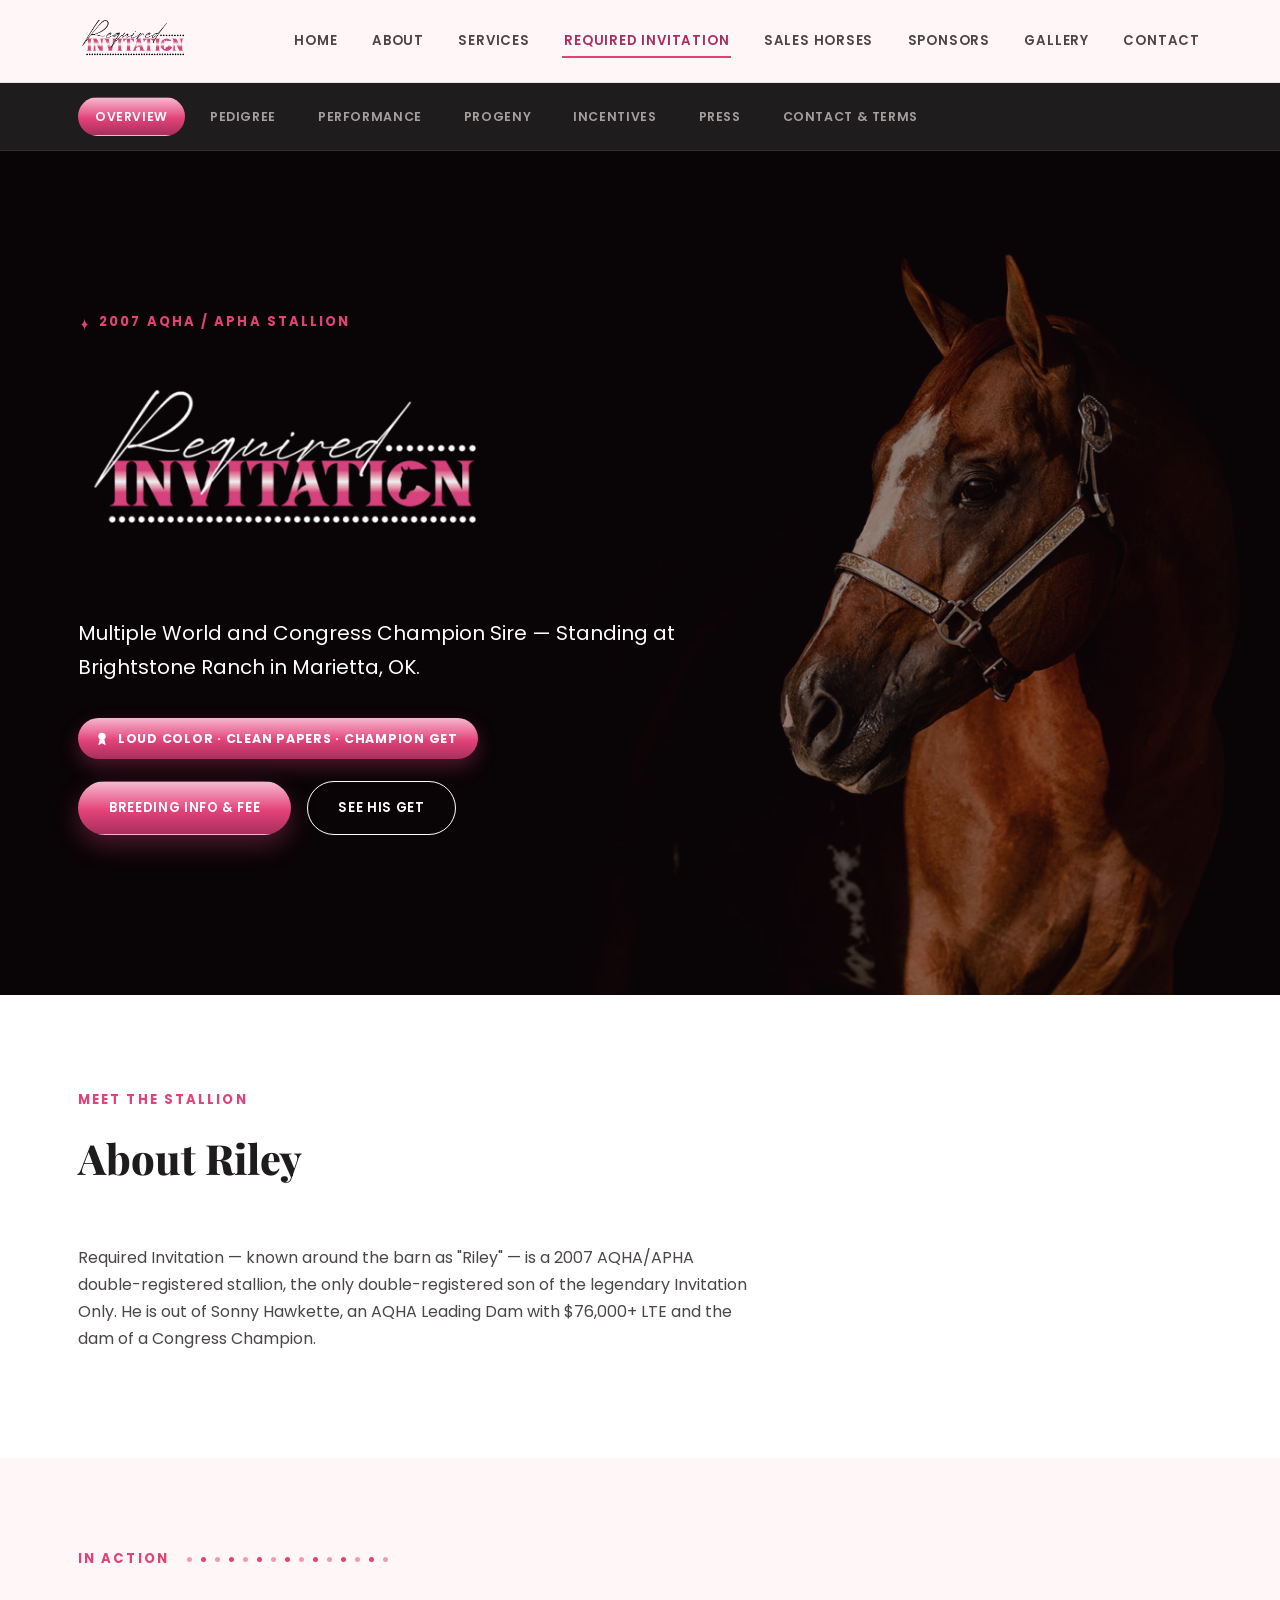
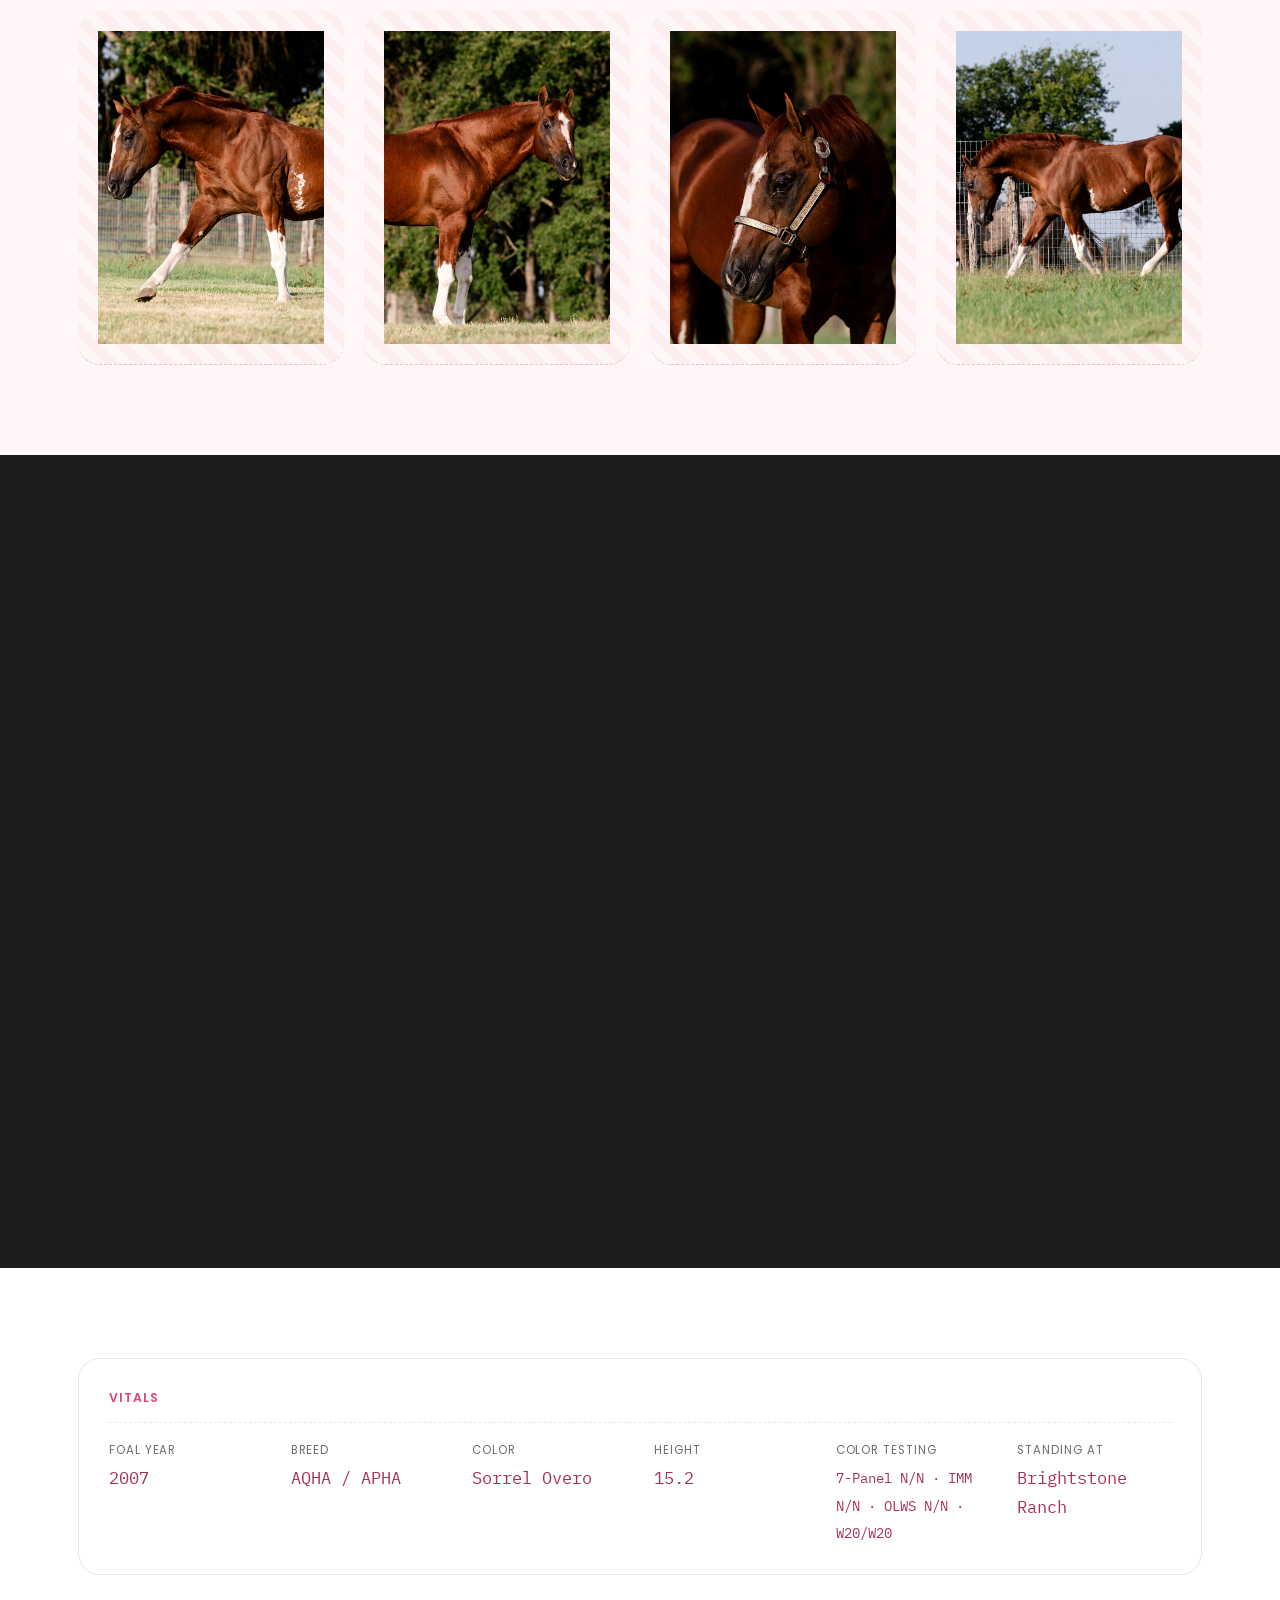
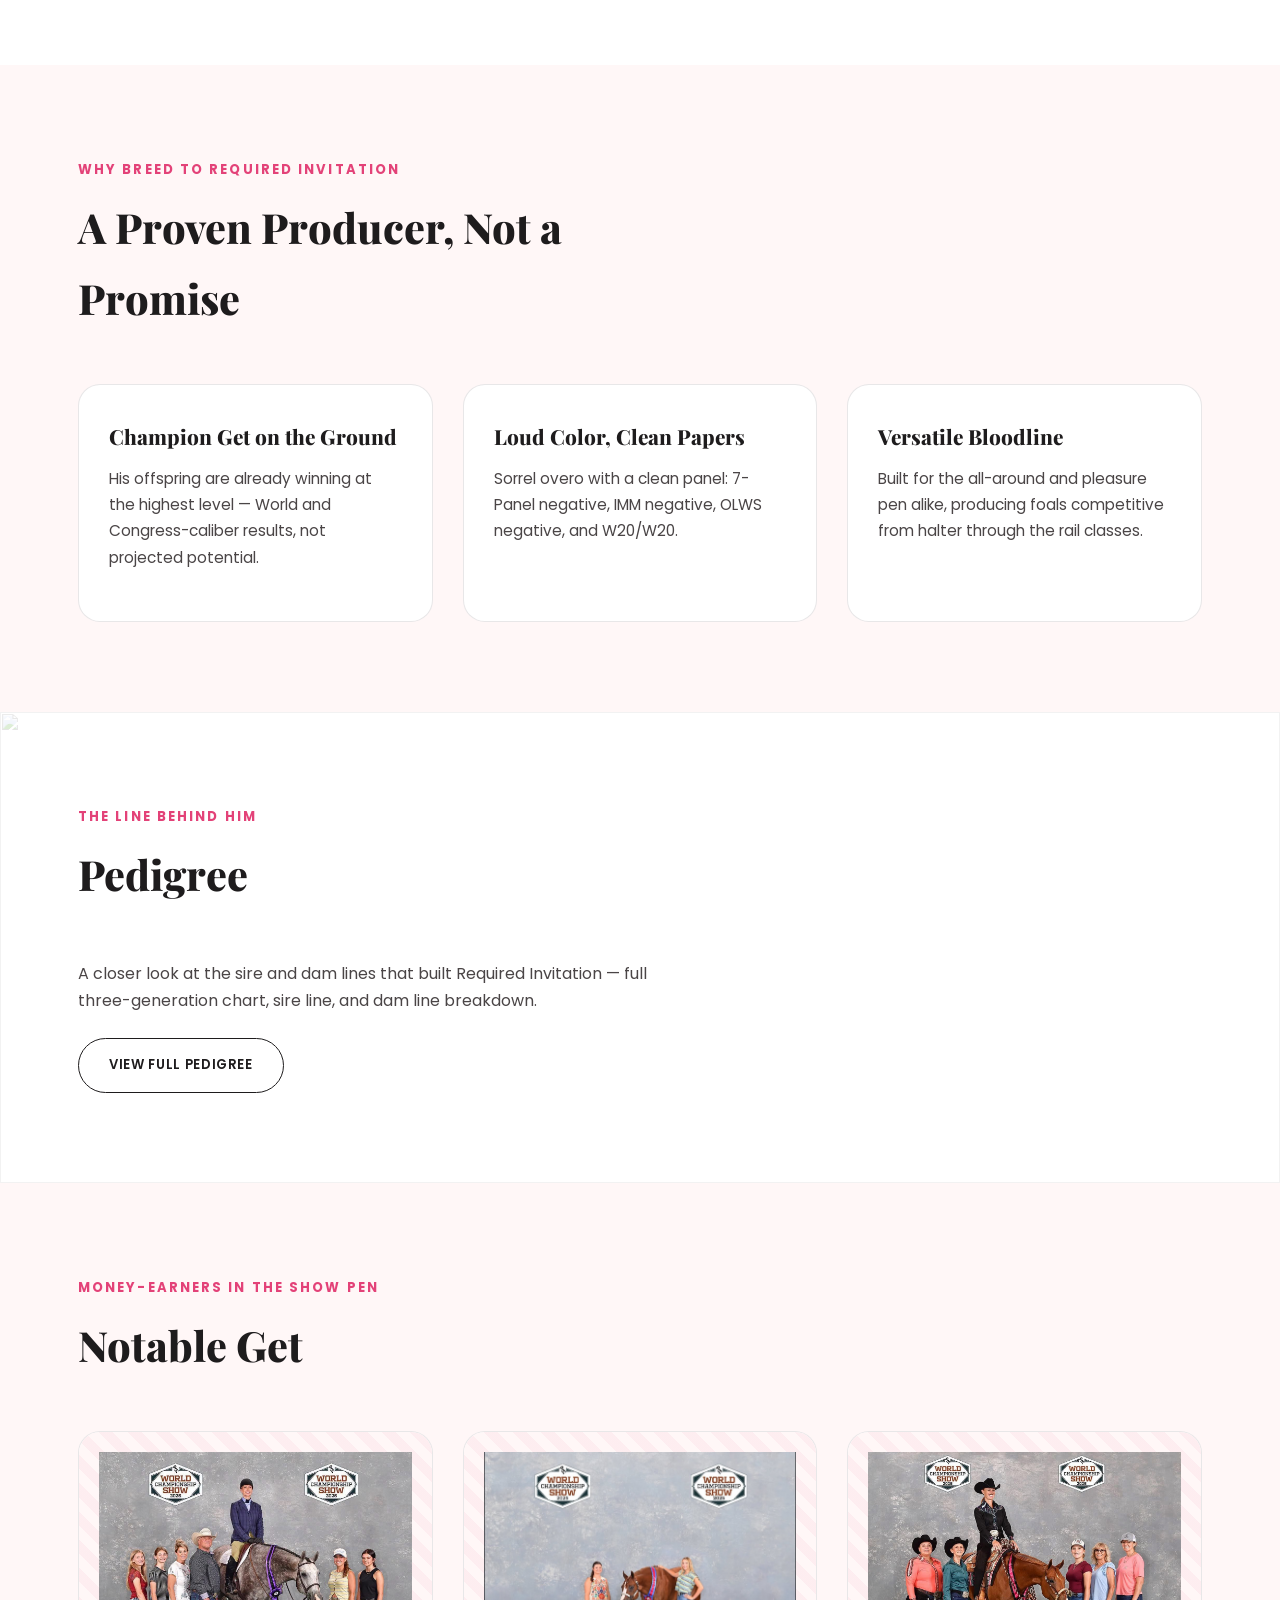
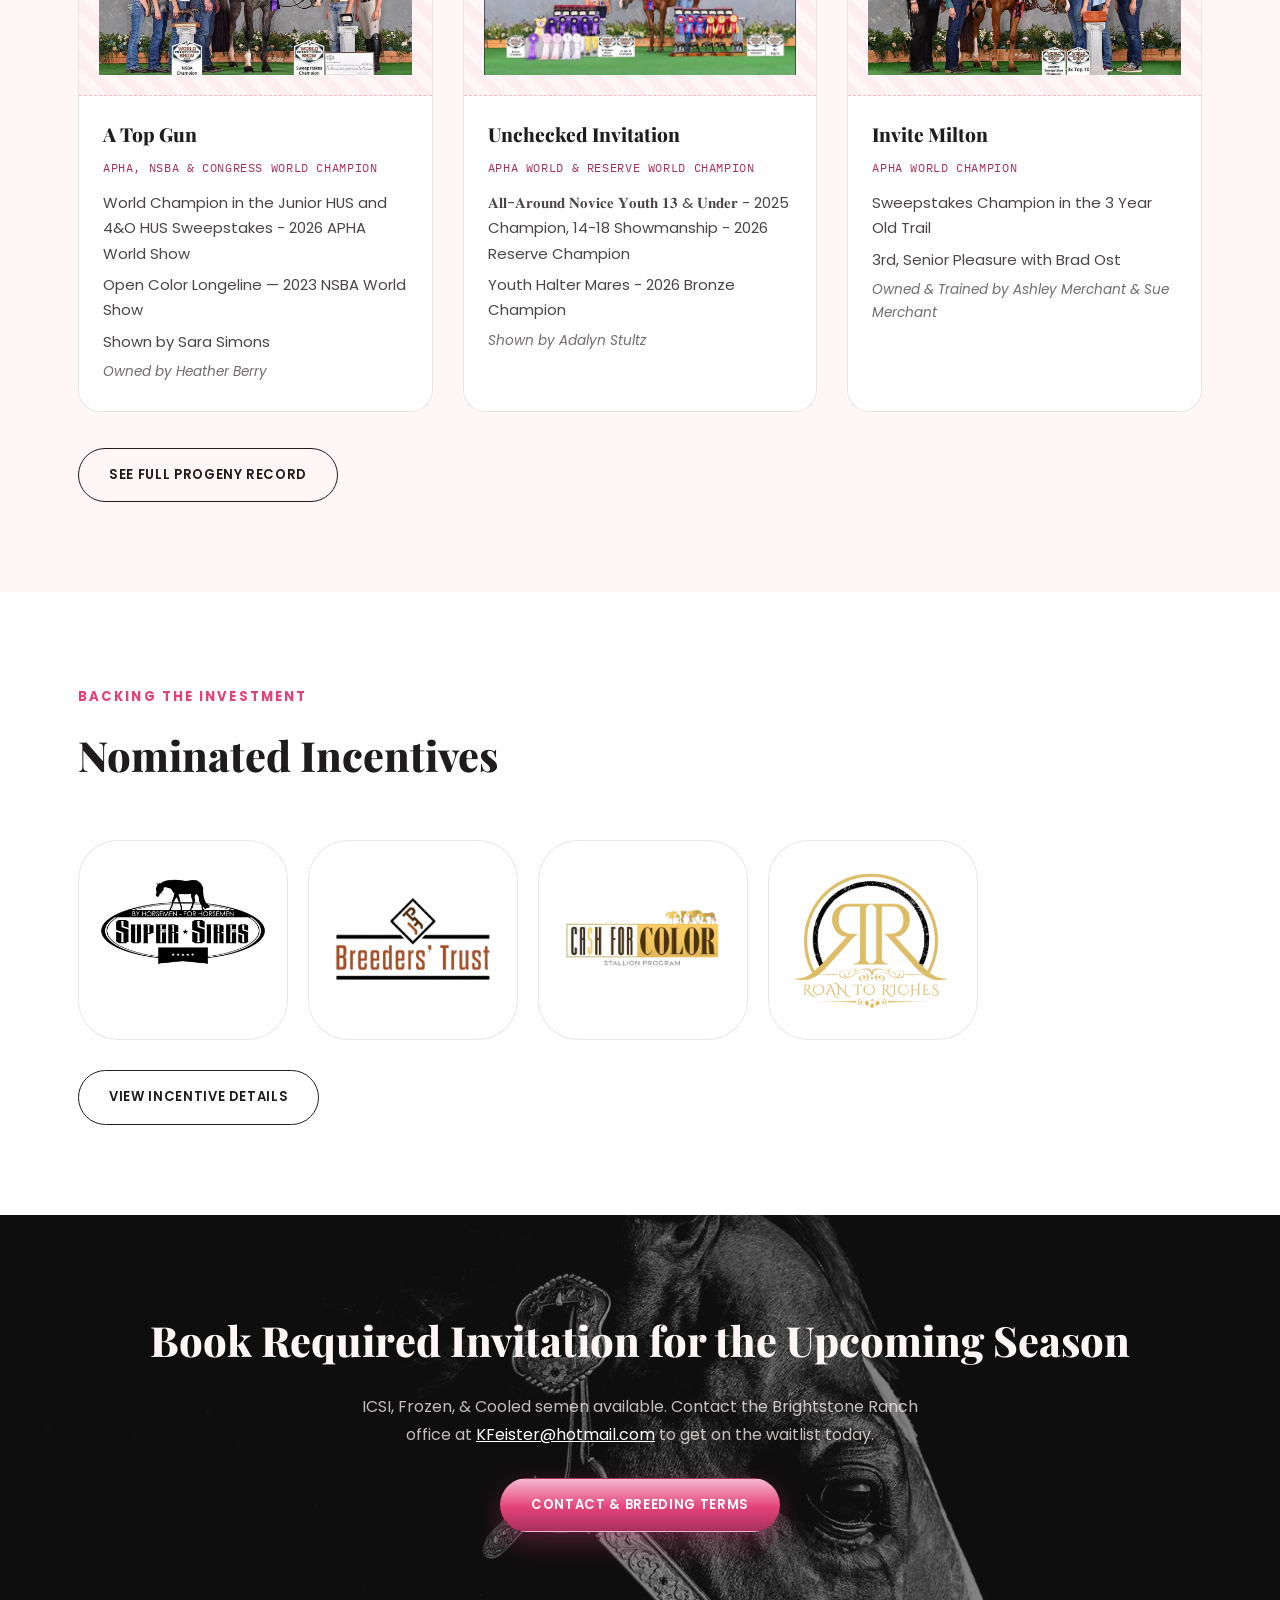
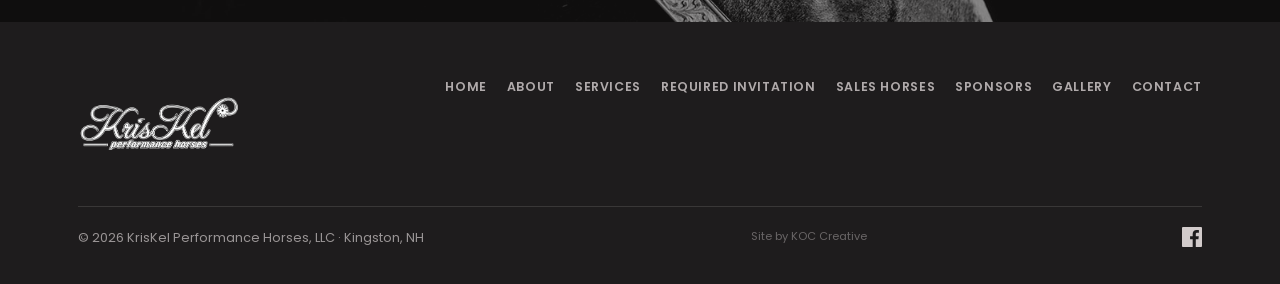
==== commit 26e7d4ac: "Update horse color and testing information" ====
--- a/required-invitation/index.html
+++ b/required-invitation/index.html
@@ -109,9 +109,9 @@
       <div class="stat-grid">
         <div class="stat-item"><span class="label">Foal Year</span><span class="value">2007</span></div>
         <div class="stat-item"><span class="label">Breed</span><span class="value">AQHA / APHA</span></div>
-        <div class="stat-item"><span class="label">Color</span><span class="value">Sorrel Tobiano</span></div>
+        <div class="stat-item"><span class="label">Color</span><span class="value">Sorrel Overo</span></div>
         <div class="stat-item"><span class="label">Height</span><span class="value">15.2</span></div>
-        <div class="stat-item"><span class="label">Color Testing</span><span class="value" style="font-size:0.9rem;">5-Panel N/N &middot; IMM N/N &middot; OLWS N/N &middot; W20/W20</span></div>
+        <div class="stat-item"><span class="label">Color Testing</span><span class="value" style="font-size:0.9rem;">7-Panel N/N &middot; IMM N/N &middot; OLWS N/N &middot; W20/W20</span></div>
         <div class="stat-item"><span class="label">Standing At</span><span class="value">Brightstone Ranch</span></div>
       </div>
     </div>
@@ -131,7 +131,7 @@
       </div>
       <div class="service-card reveal">
         <h3>Loud Color, Clean Papers</h3>
-        <p>Sorrel tobiano with a clean panel: 5-Panel negative, IMM negative, OLWS negative, and W20/W20.</p>
+        <p>Sorrel overo with a clean panel: 7-Panel negative, IMM negative, OLWS negative, and W20/W20.</p>
       </div>
       <div class="service-card reveal">
         <h3>Versatile Bloodline</h3>
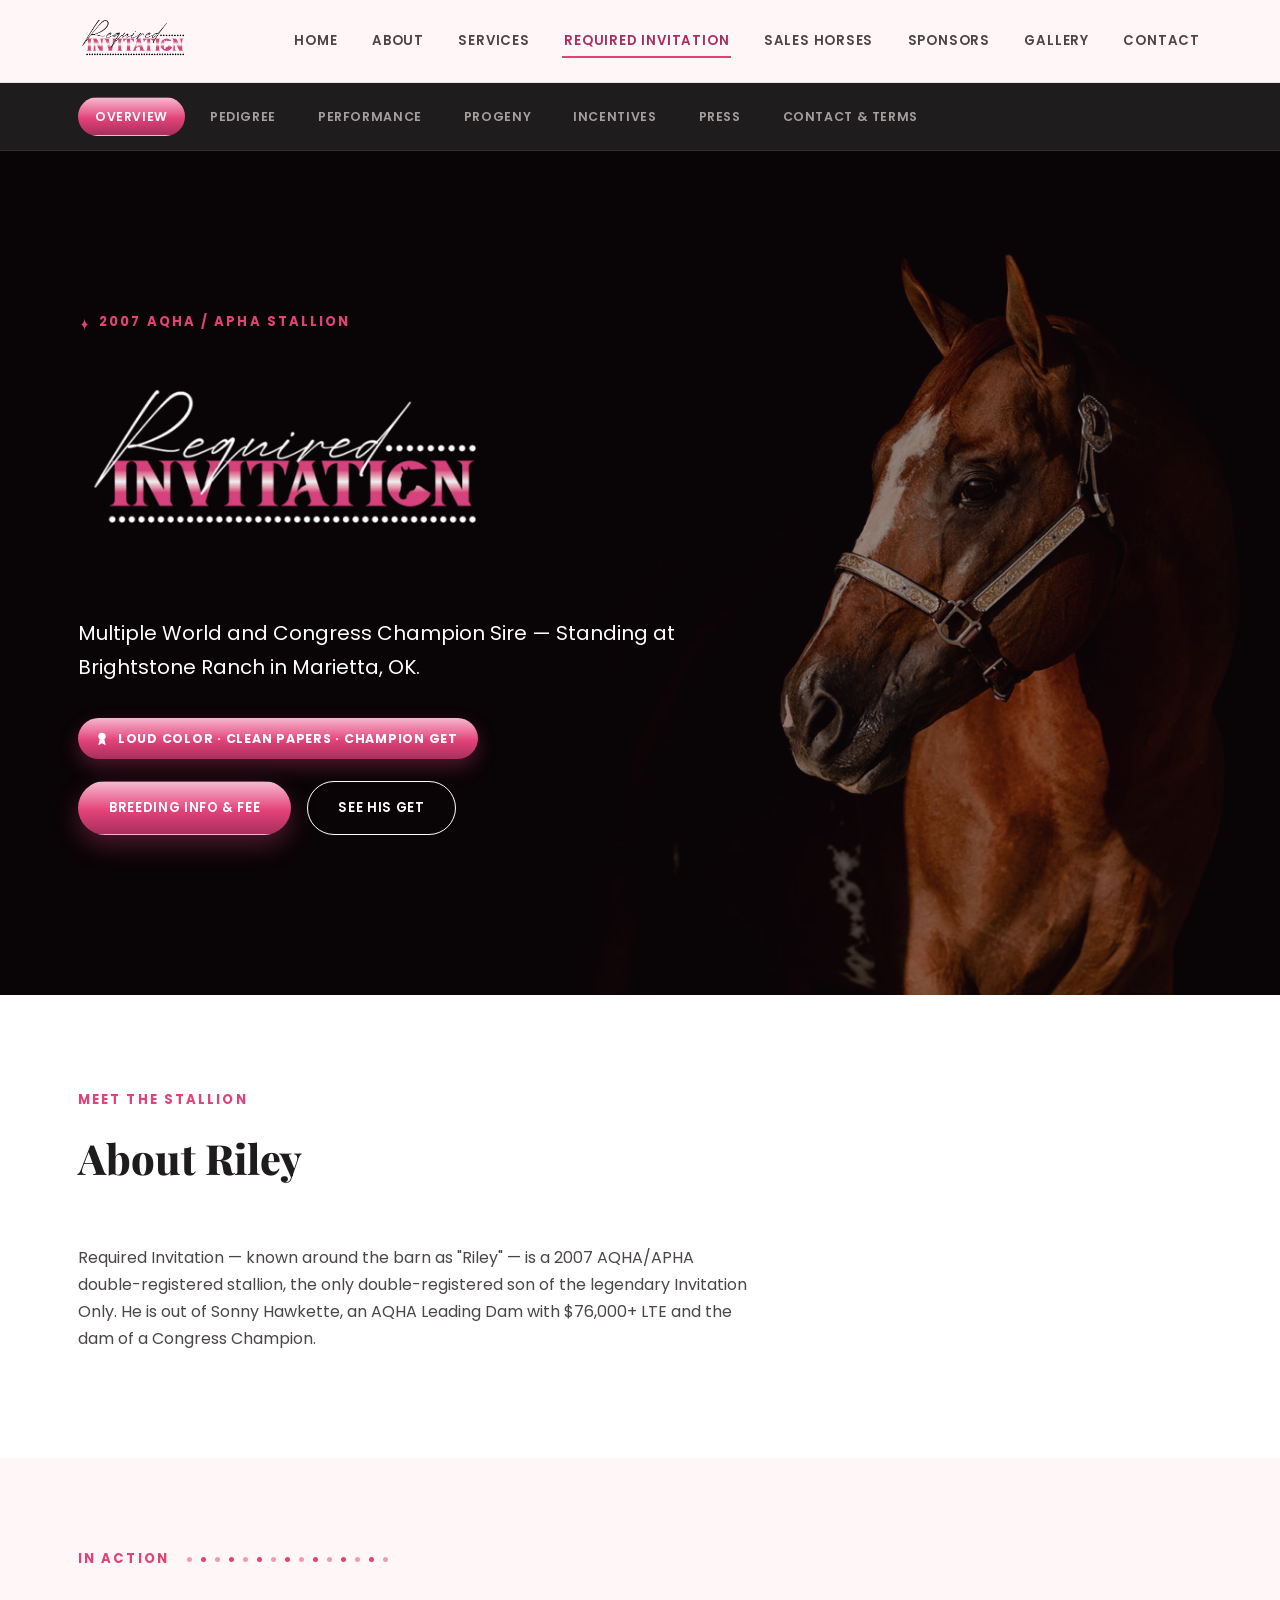
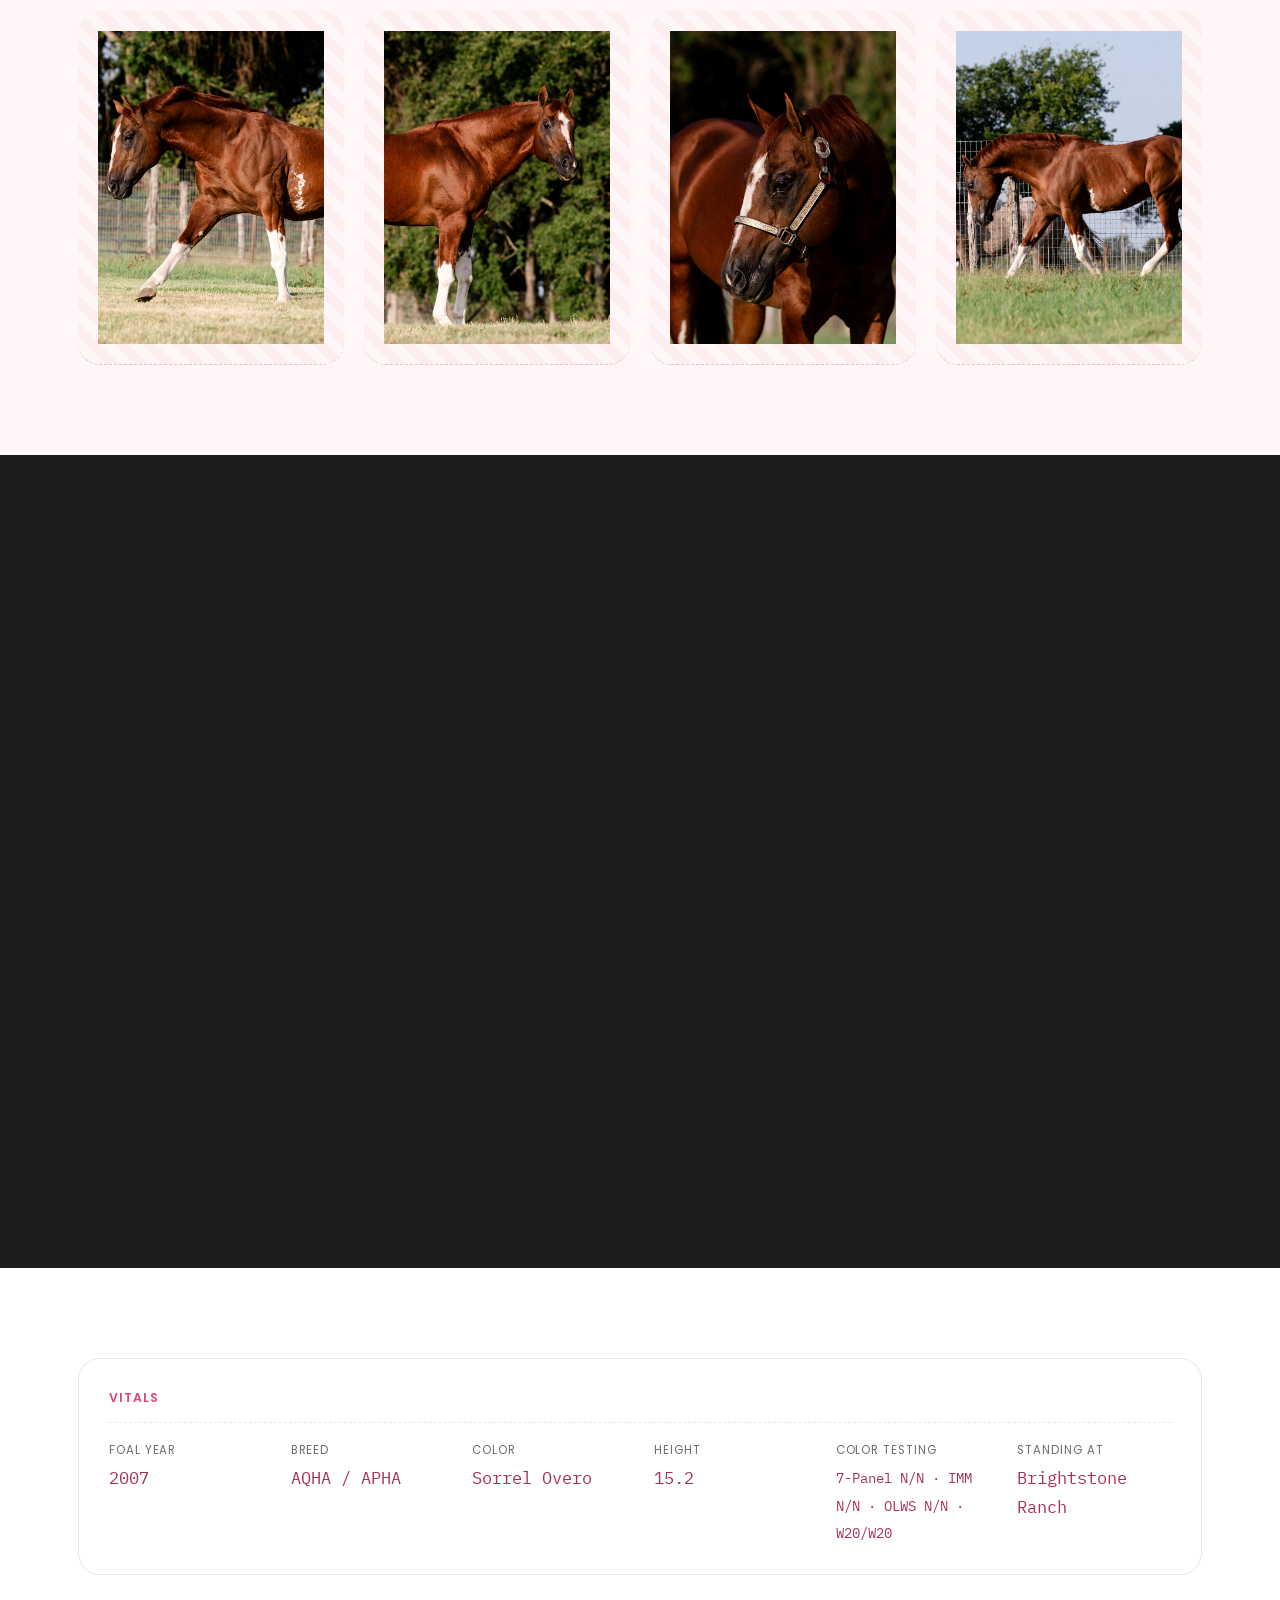
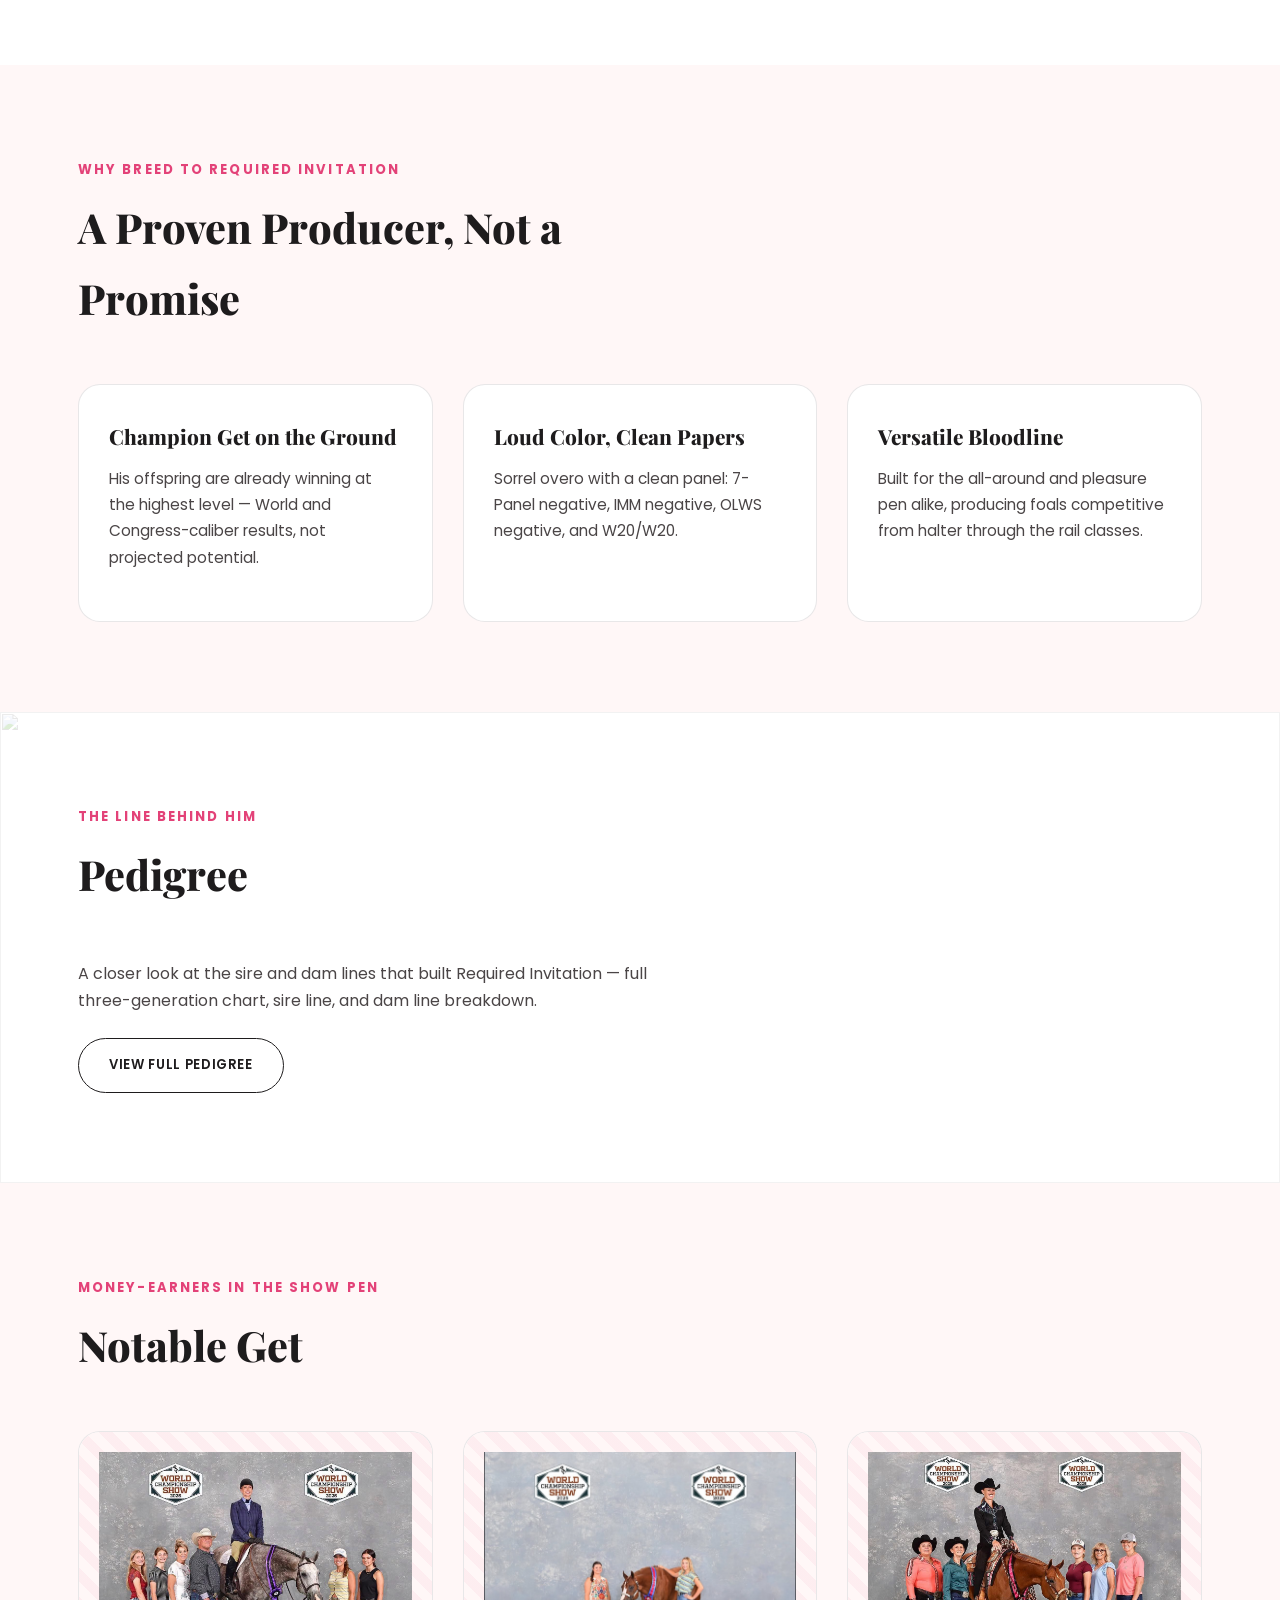
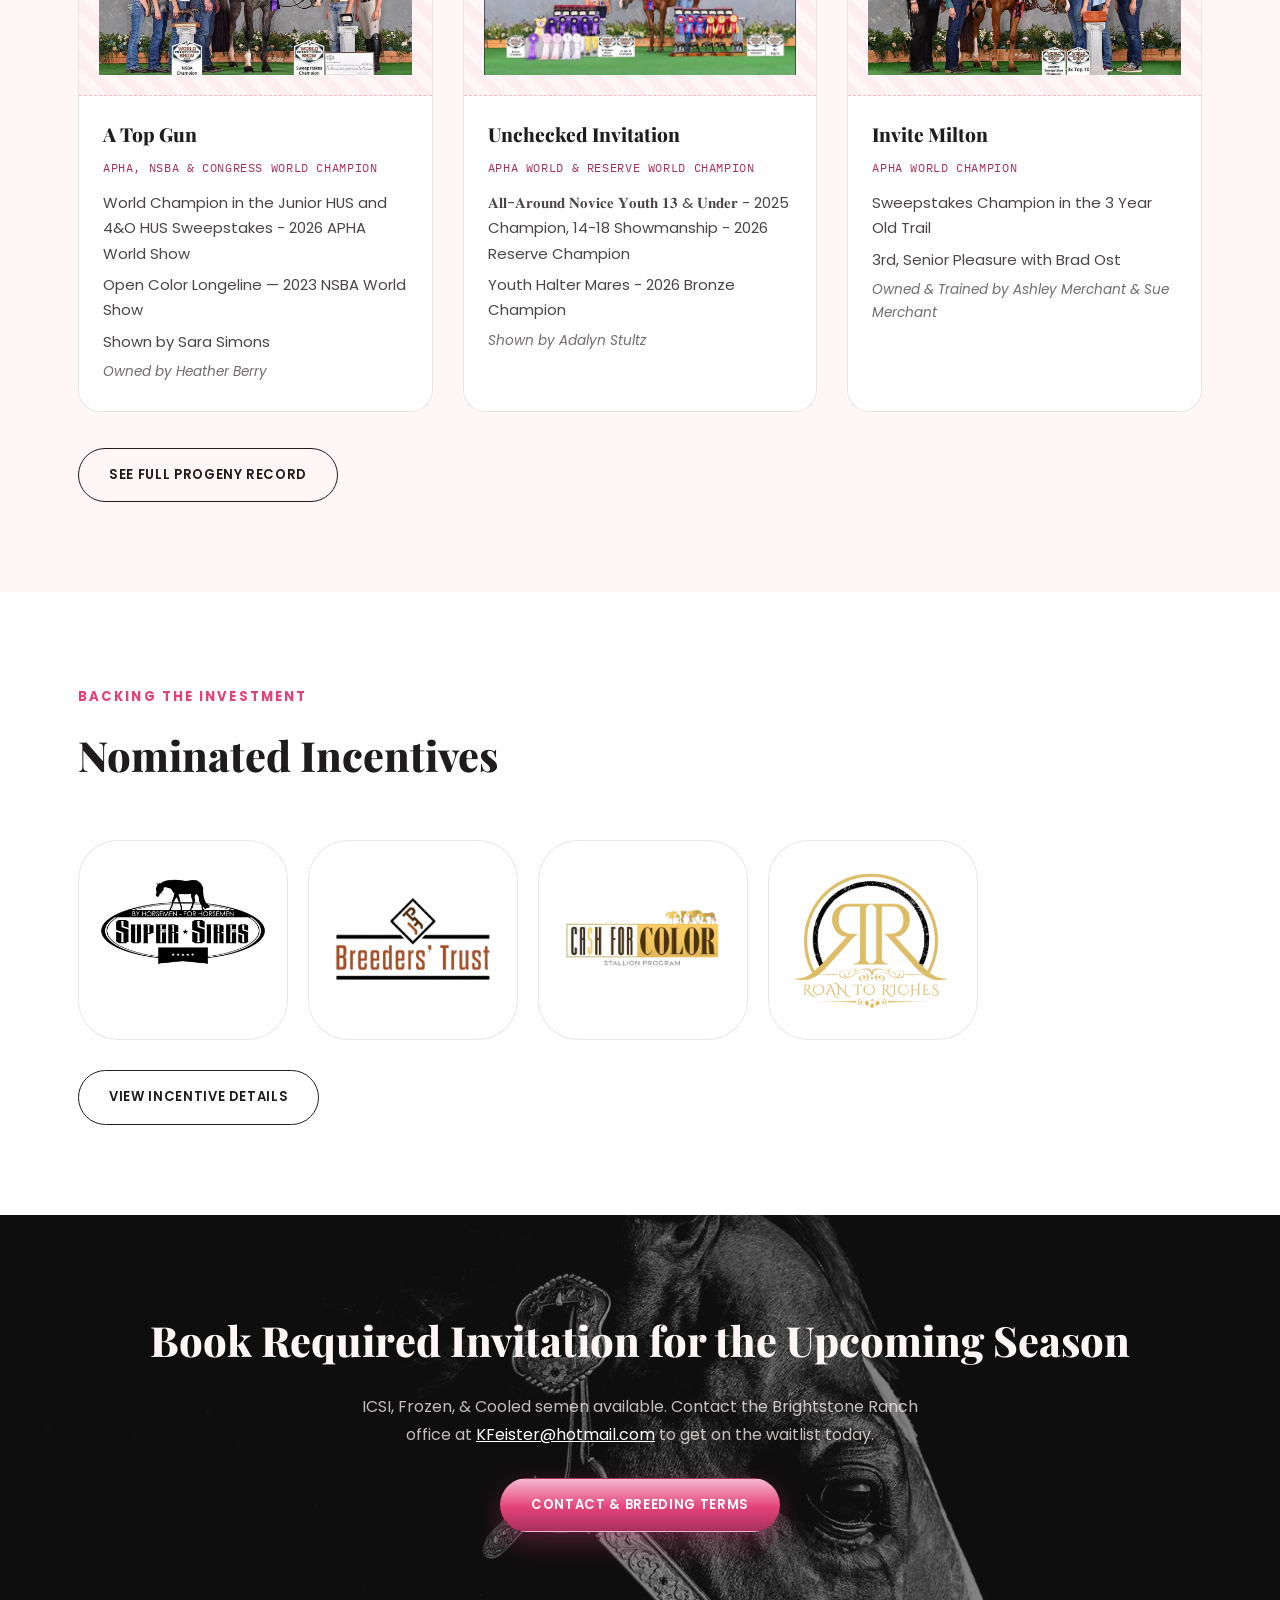
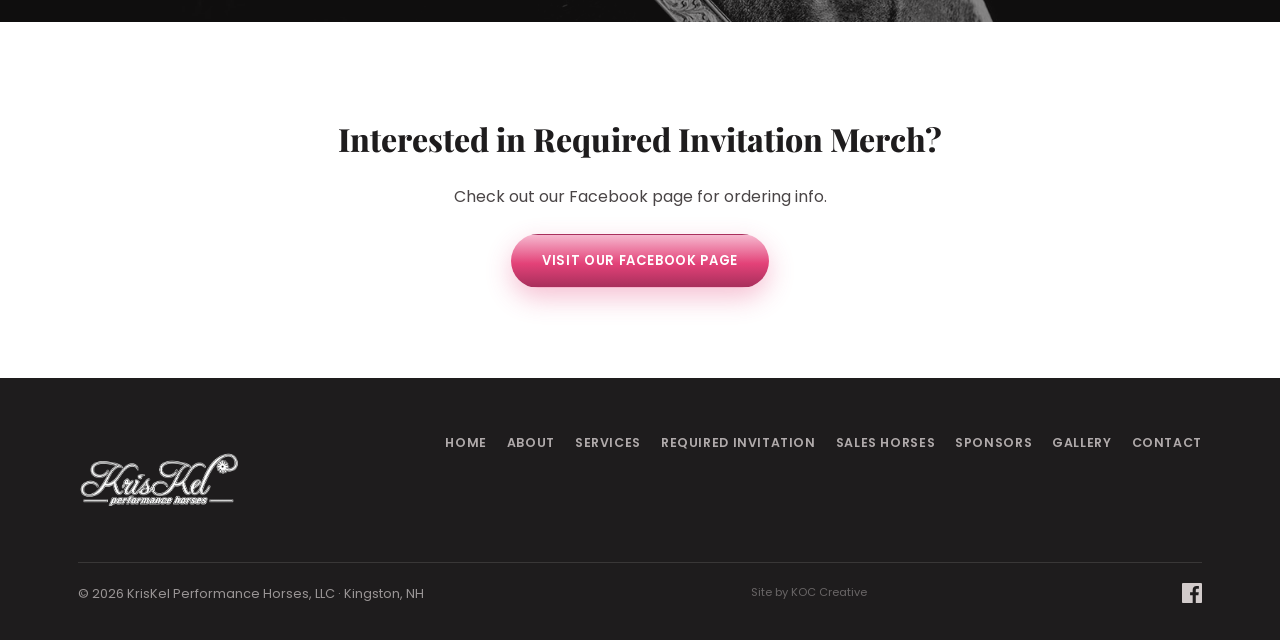
==== commit 3d859171: "Add Required Invitation merch section to index.html Added a new section for Required Invitation merc" ====
--- a/required-invitation/index.html
+++ b/required-invitation/index.html
@@ -217,9 +217,17 @@
   <div class="wrap" style="text-align:center; position:relative; z-index:1;">
     <h2 class="reveal" style="color:var(--cream); font-size:clamp(1.8rem,4vw,2.6rem);">Book Required Invitation for the Upcoming Season</h2>
     <p class="reveal" style="max-width:560px; margin:18px auto 30px; color:rgba(255,247,247,0.75);">ICSI, Frozen, & Cooled semen available. Contact the Brightstone Ranch office at <a href="mailto:KFeister@hotmail.com" style="color:#fff; text-decoration:underline;">KFeister@hotmail.com</a> to get on the waitlist today.</p>
-    <div class="btn-row reveal" style="justify-content:center;">
+        <div class="btn-row reveal" style="justify-content:center;">
       <a href="contact.html" class="btn btn-primary">Contact &amp; Breeding Terms</a>
     </div>
+  </div>
+</section>
+
+<section class="section-white">
+  <div class="wrap" style="text-align:center;">
+    <h2 class="reveal" style="font-size:clamp(1.5rem,3.5vw,2rem); margin-bottom:16px;">Interested in Required Invitation Merch?</h2>
+    <p class="reveal" style="max-width:500px; margin:0 auto 24px; color:var(--ink-soft);">Check out our Facebook page for ordering info.</p>
+    <div class="reveal"><a href="https://www.facebook.com/KrisKelPerformanceHorses" target="_blank" rel="noopener" class="btn btn-primary">Visit Our Facebook Page</a></div>
   </div>
 </section>
 
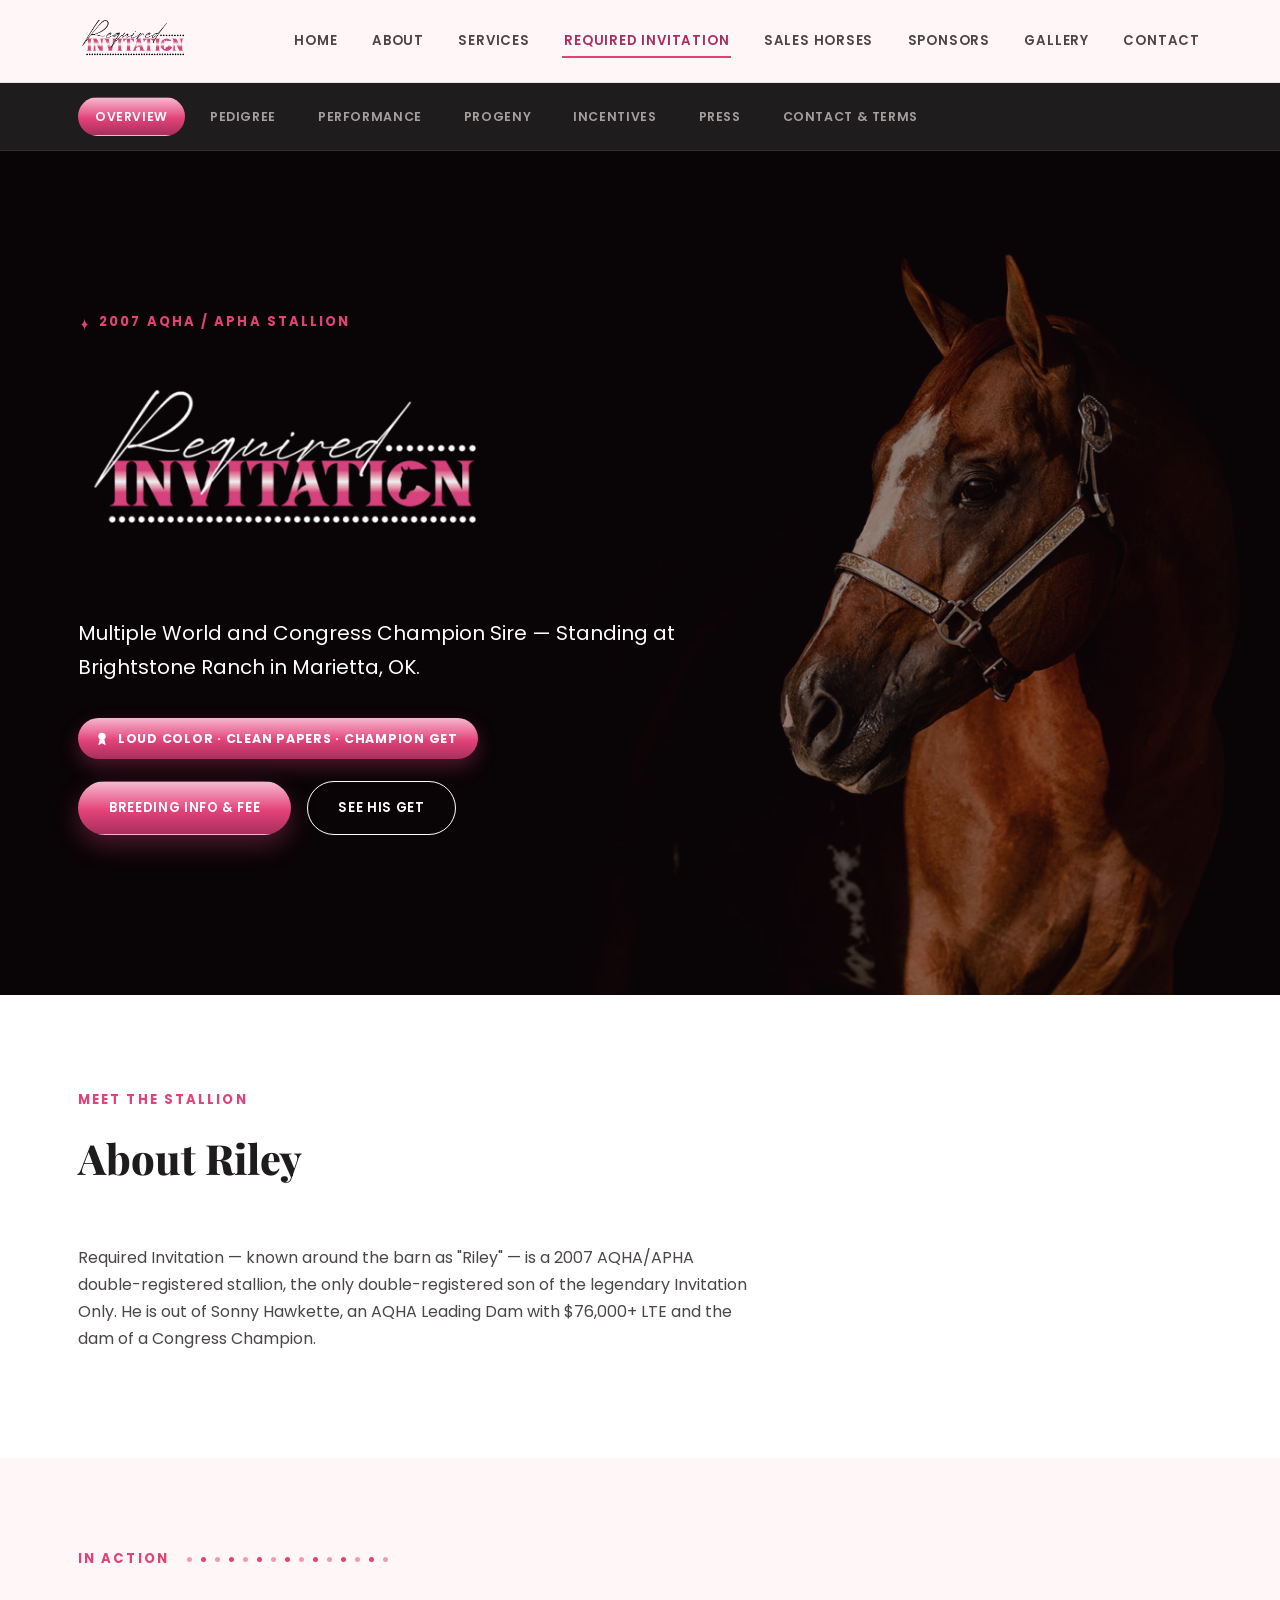
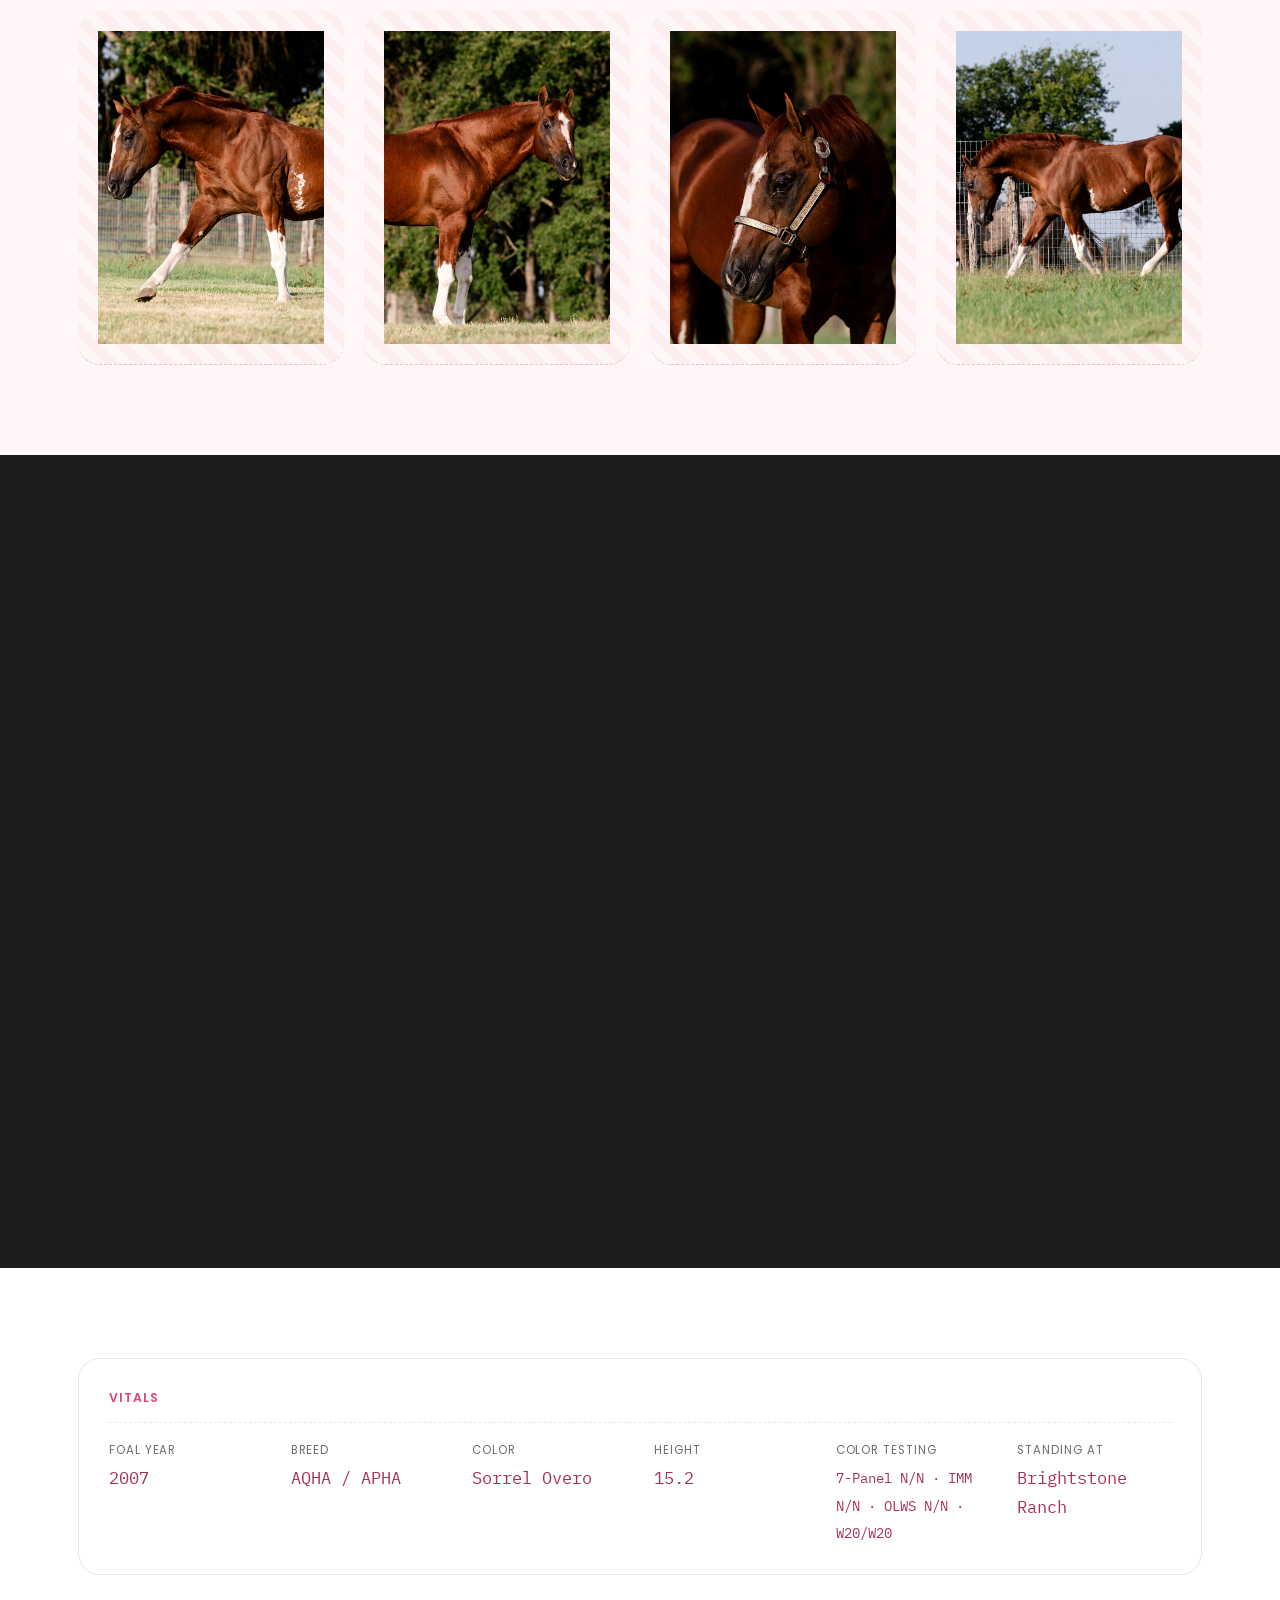
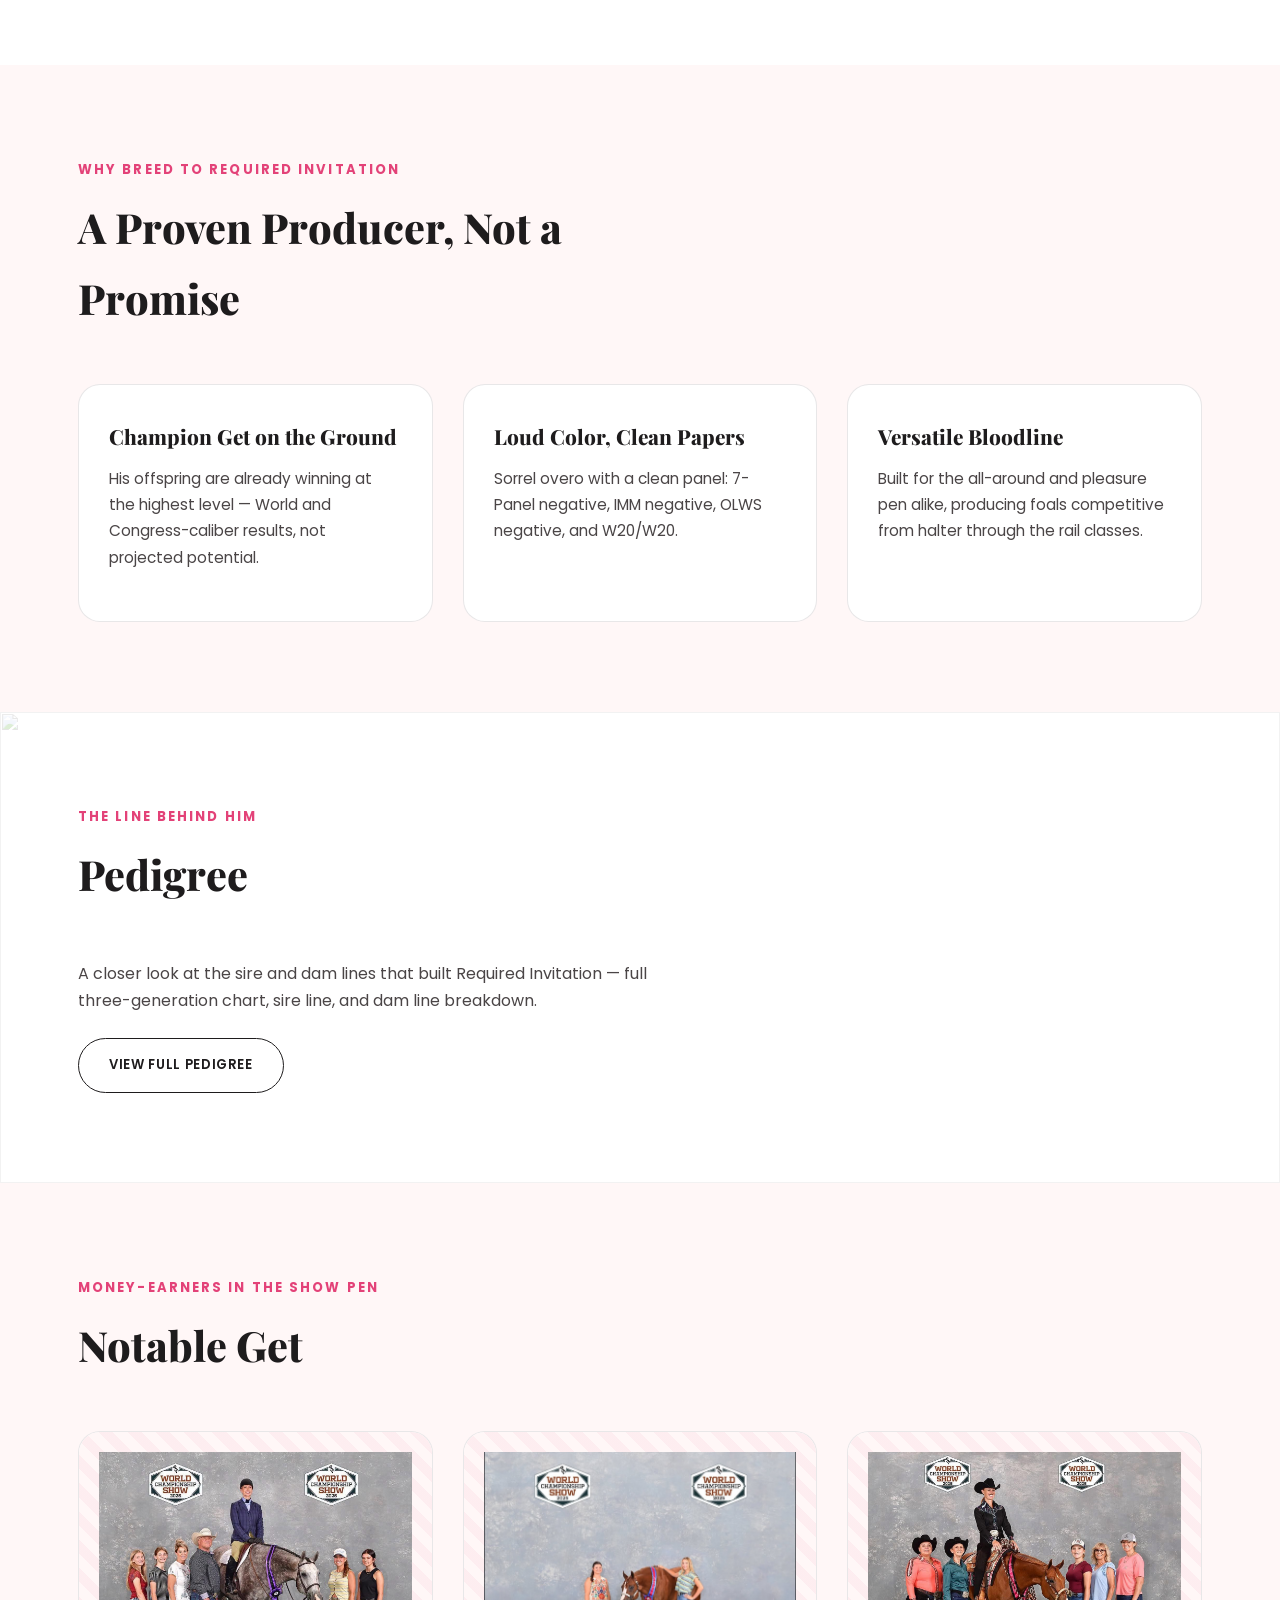
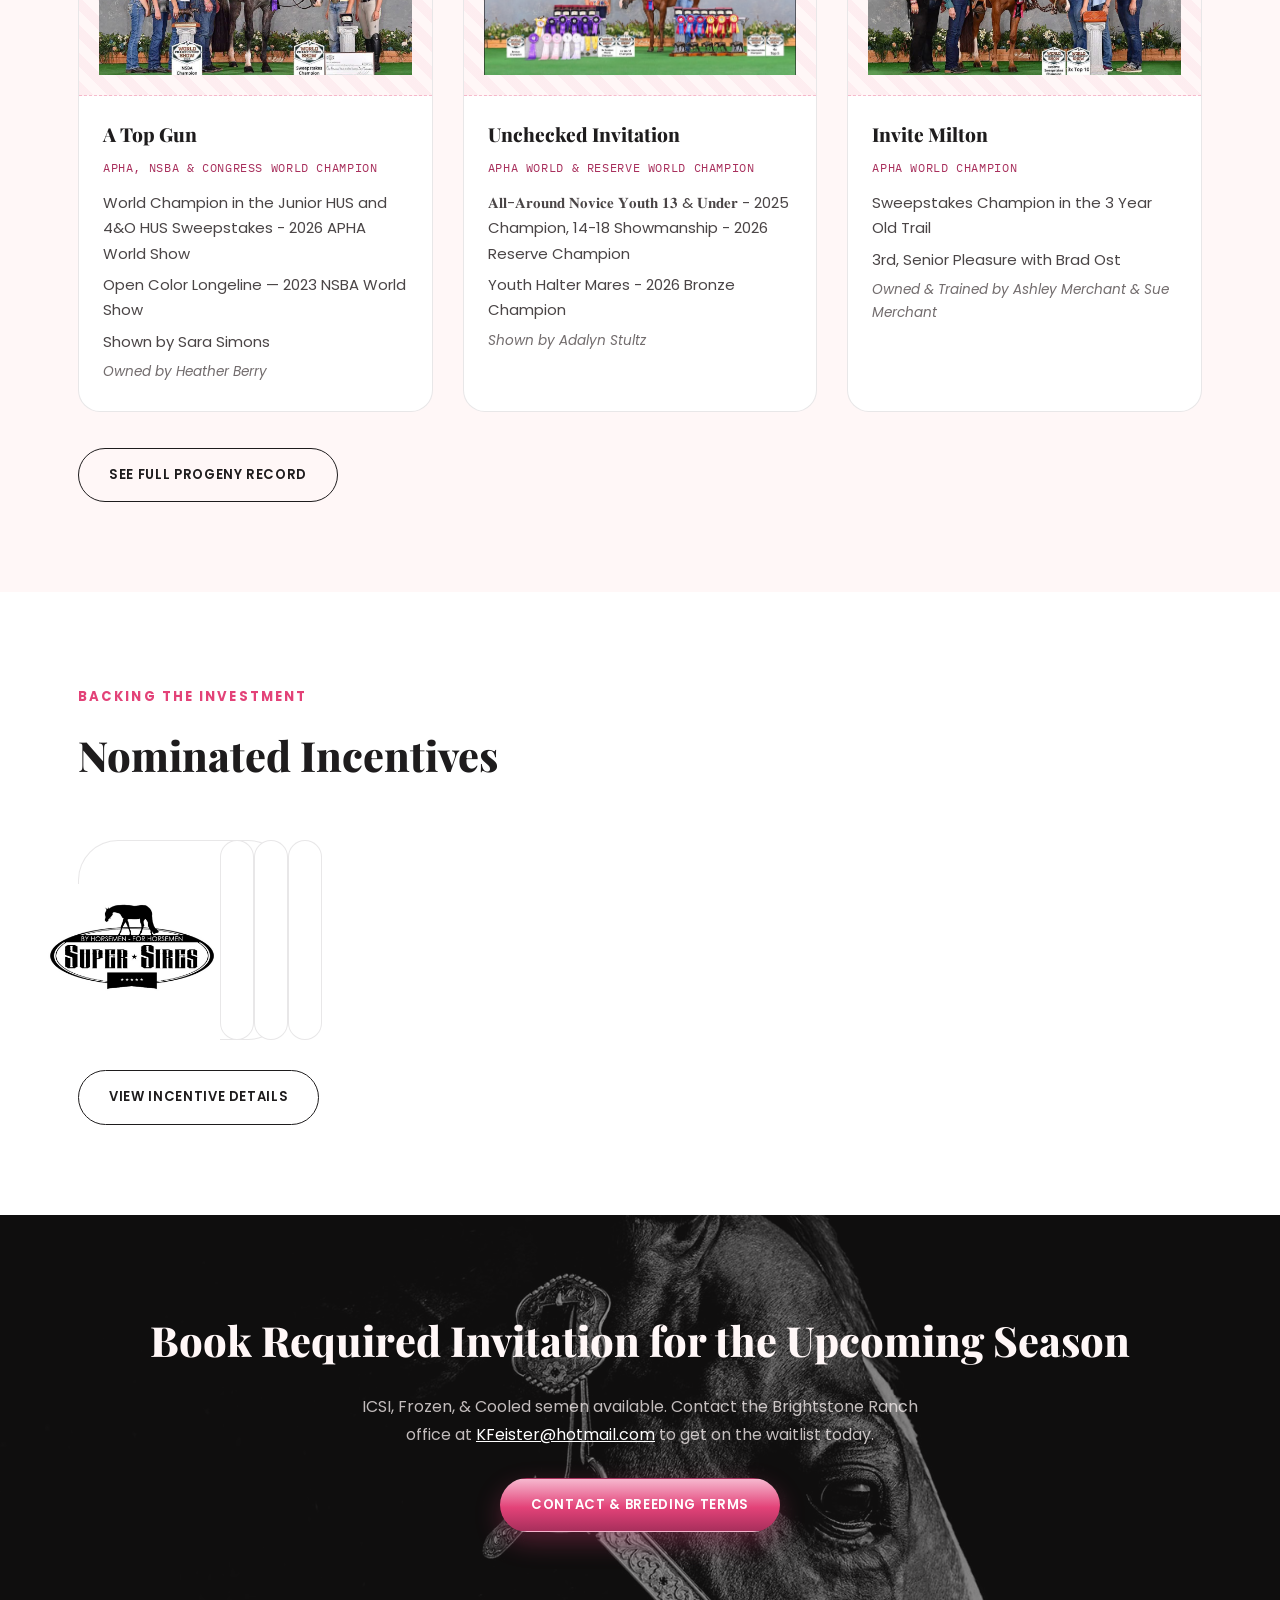
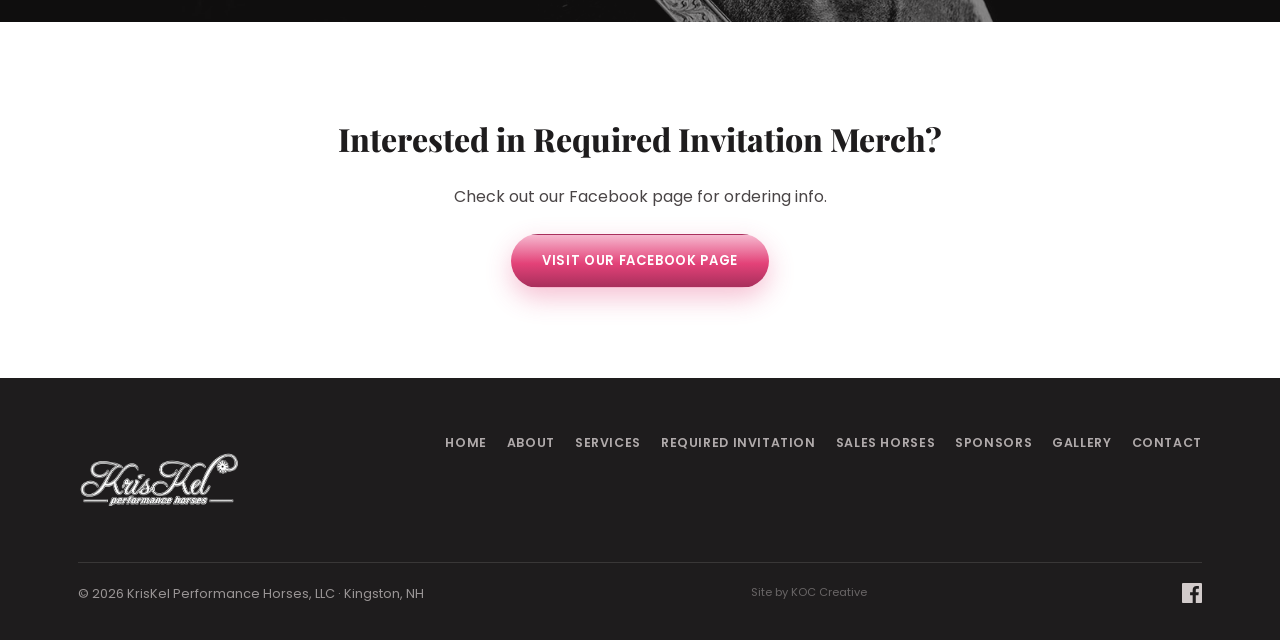
==== commit 0b851a0a: "Modify incentive chip image styling Adjusted the image styling for the incentive chip to include a v" ====
--- a/required-invitation/index.html
+++ b/required-invitation/index.html
@@ -203,7 +203,7 @@
       <h2>Nominated Incentives</h2>
     </div>
     <div class="incentive-strip reveal" style="display:grid; grid-template-columns:repeat(4, 1fr); gap:20px; max-width:900px;">
-      <span class="incentive-chip" style="height:200px; display:flex; align-items:center; justify-content:center; padding:16px;"><img src="../images/SS-logo.jpg" alt="Incentive program logo" style="max-height:100%; max-width:100%; object-fit:contain;"></span>
+      <span class="incentive-chip" style="height:200px; display:flex; align-items:center; justify-content:center; padding:16px;"><img src="../images/SS-logo.jpg" alt="Incentive program logo" style="max-height:100%; max-width:100%; object-fit:contain; transform:translateY(25px);">
       <span class="incentive-chip" style="height:200px; display:flex; align-items:center; justify-content:center; padding:16px;"><img src="../images/breeders-trust-logo.png" alt="Breeders Trust" style="max-height:100%; max-width:100%; object-fit:contain;"></span>
       <span class="incentive-chip" style="height:200px; display:flex; align-items:center; justify-content:center; padding:16px;"><img src="../images/cashforcolor.png" alt="Cash for Color" style="max-height:100%; max-width:100%; object-fit:contain;"></span>
       <span class="incentive-chip" style="height:200px; display:flex; align-items:center; justify-content:center; padding:16px;"><img src="../images/roans2riches.png" alt="Roans To Riches" style="max-height:100%; max-width:100%; object-fit:contain;"></span>
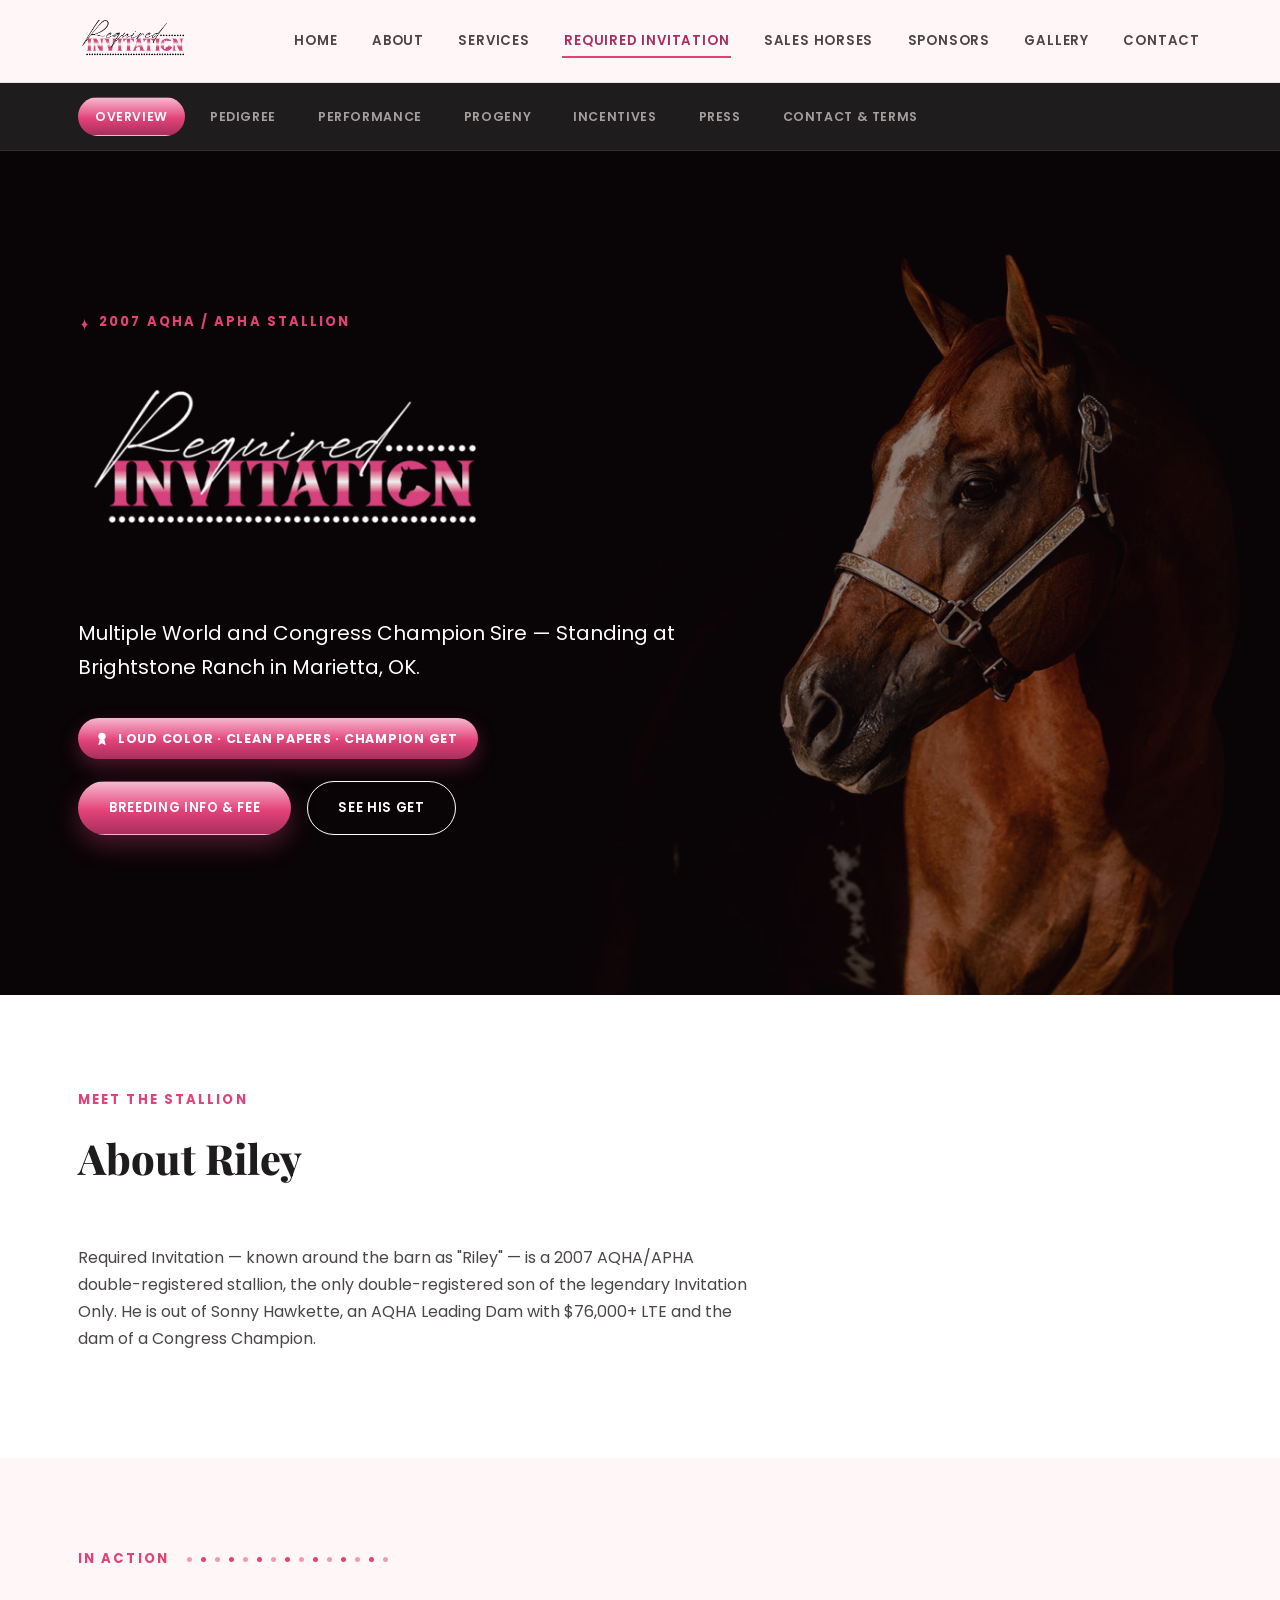
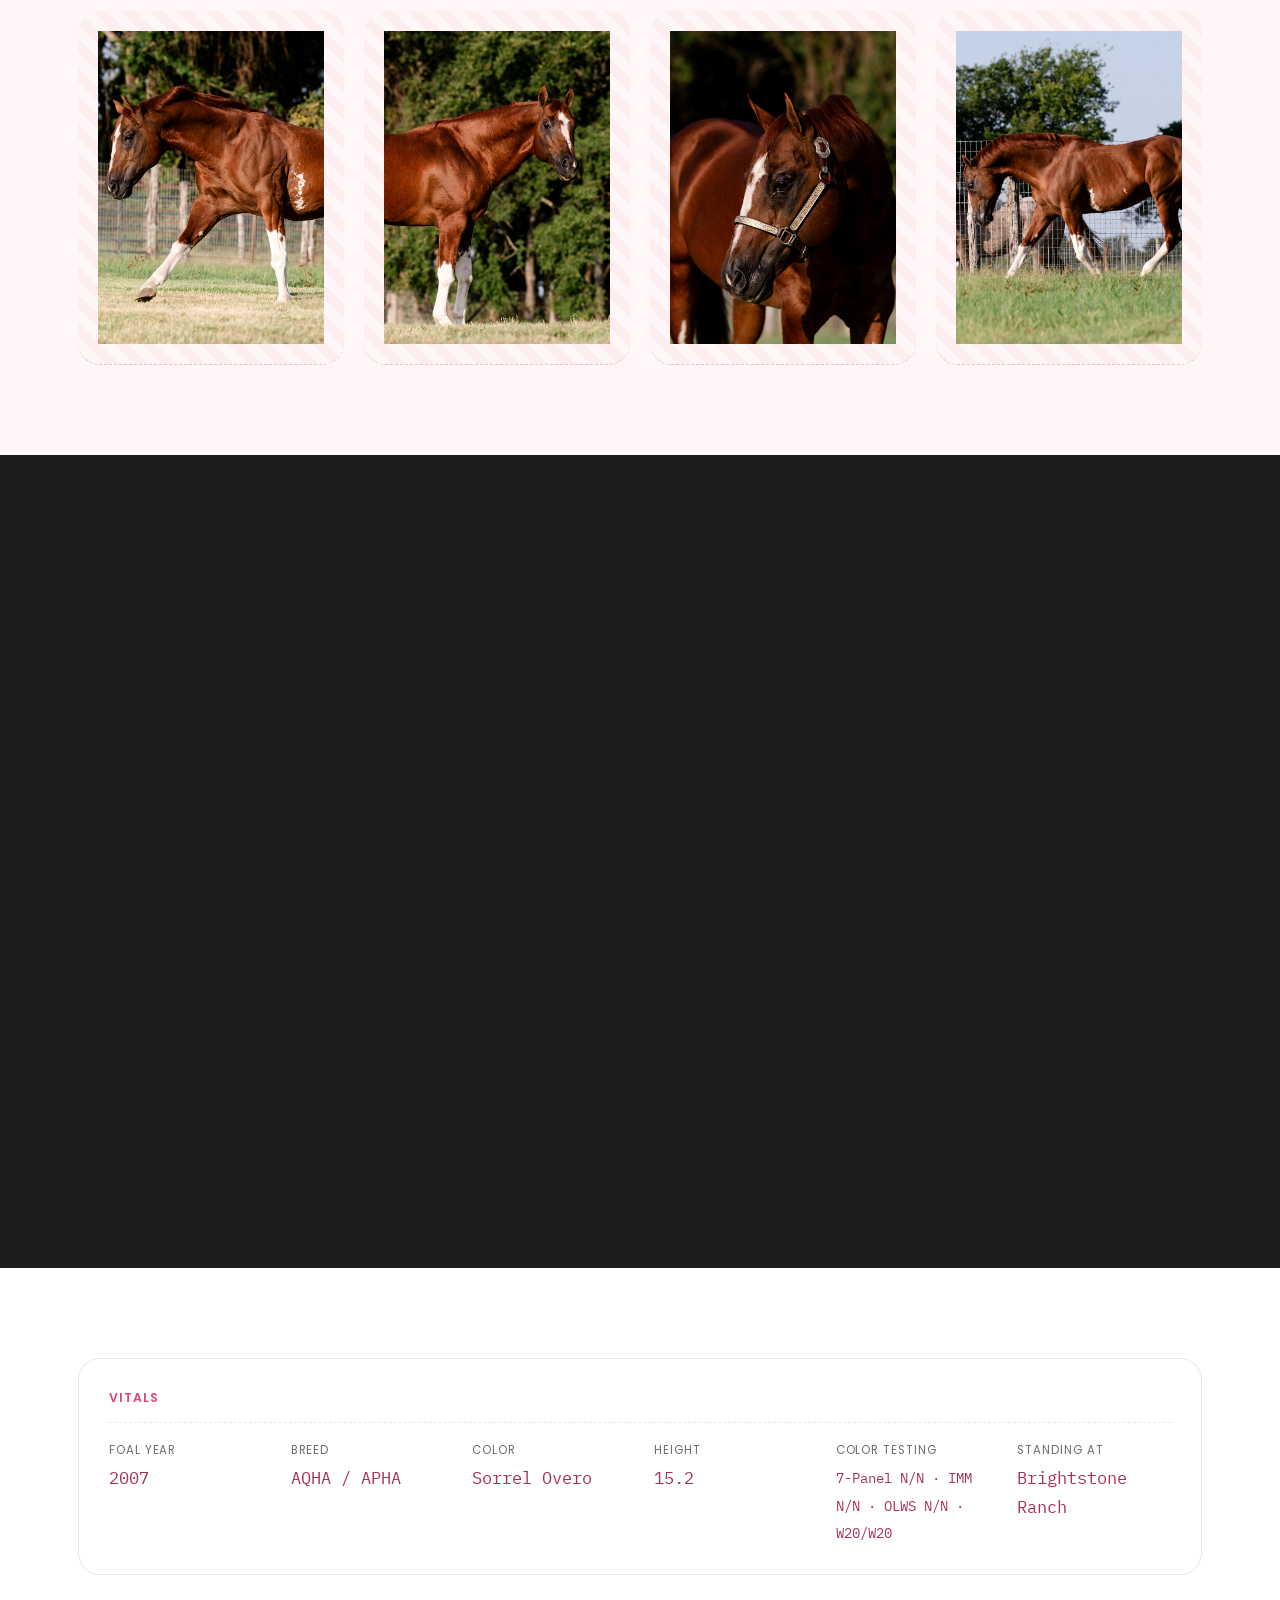
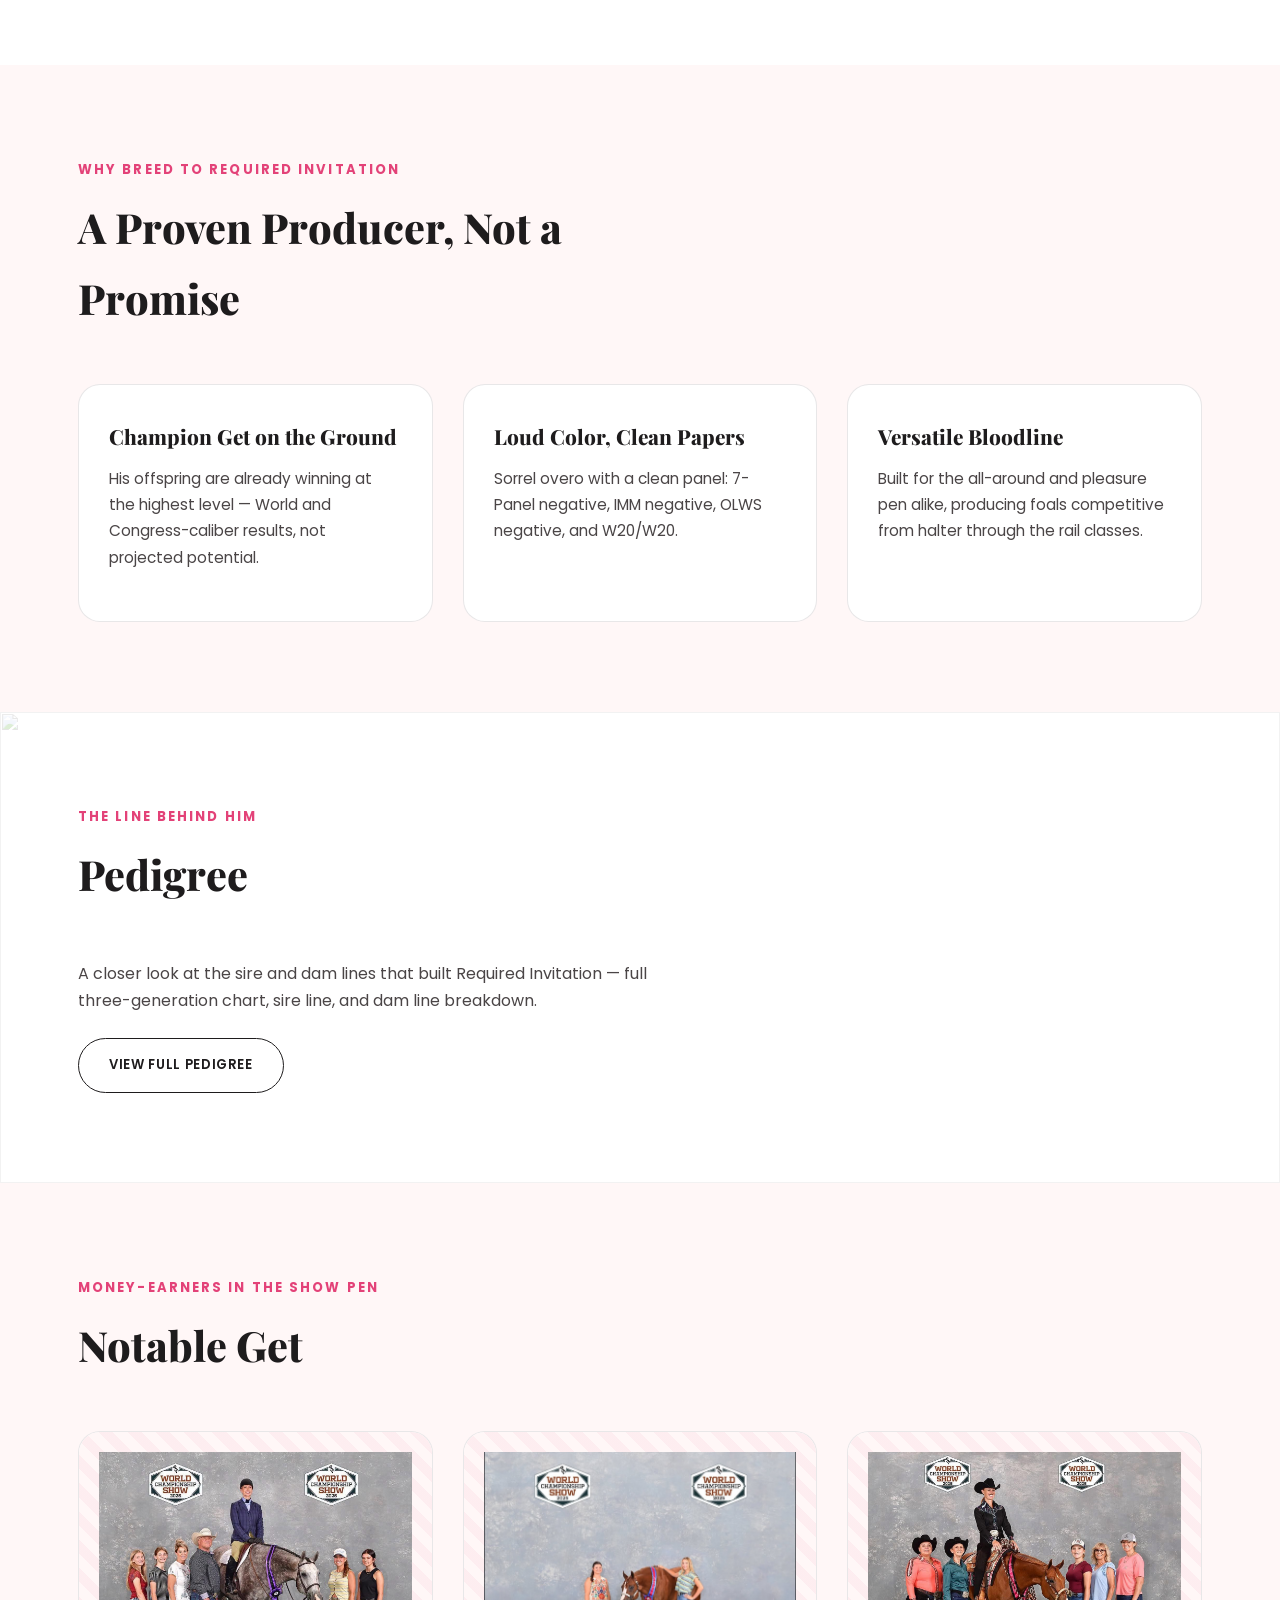
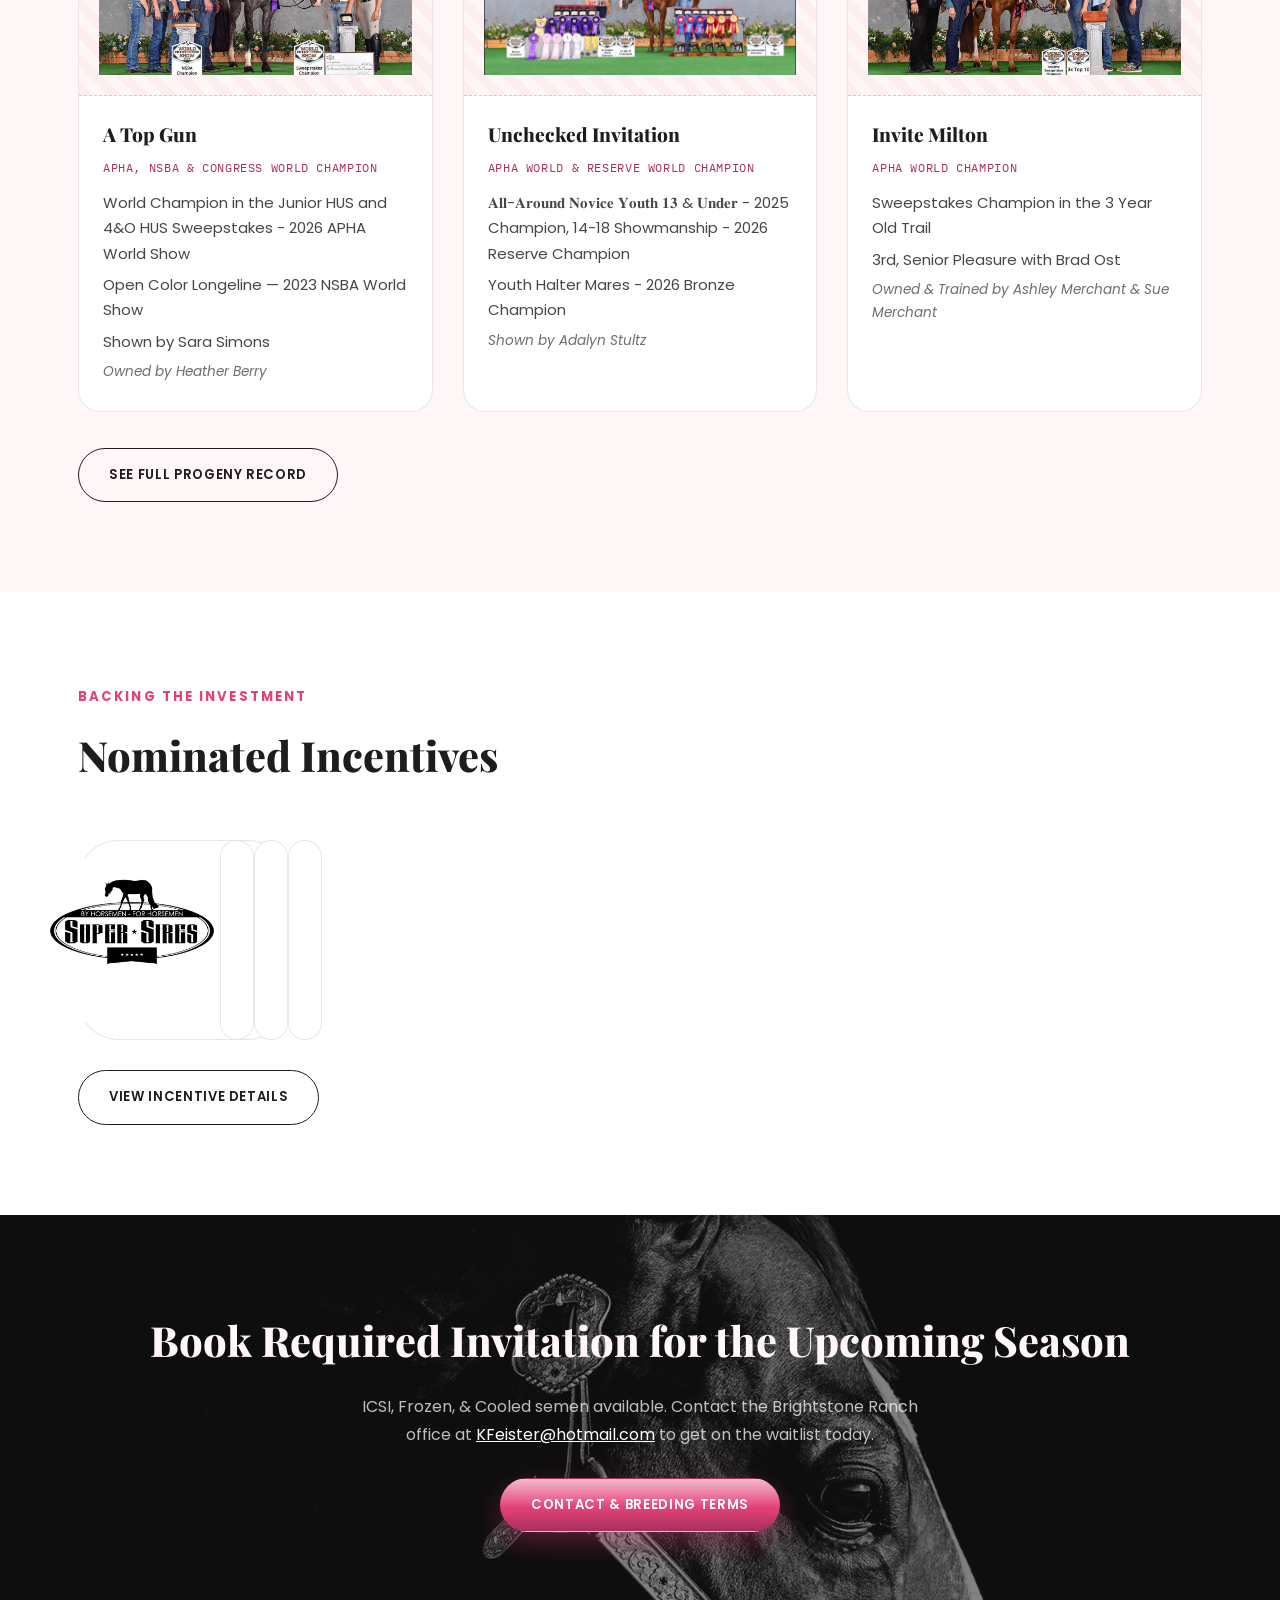
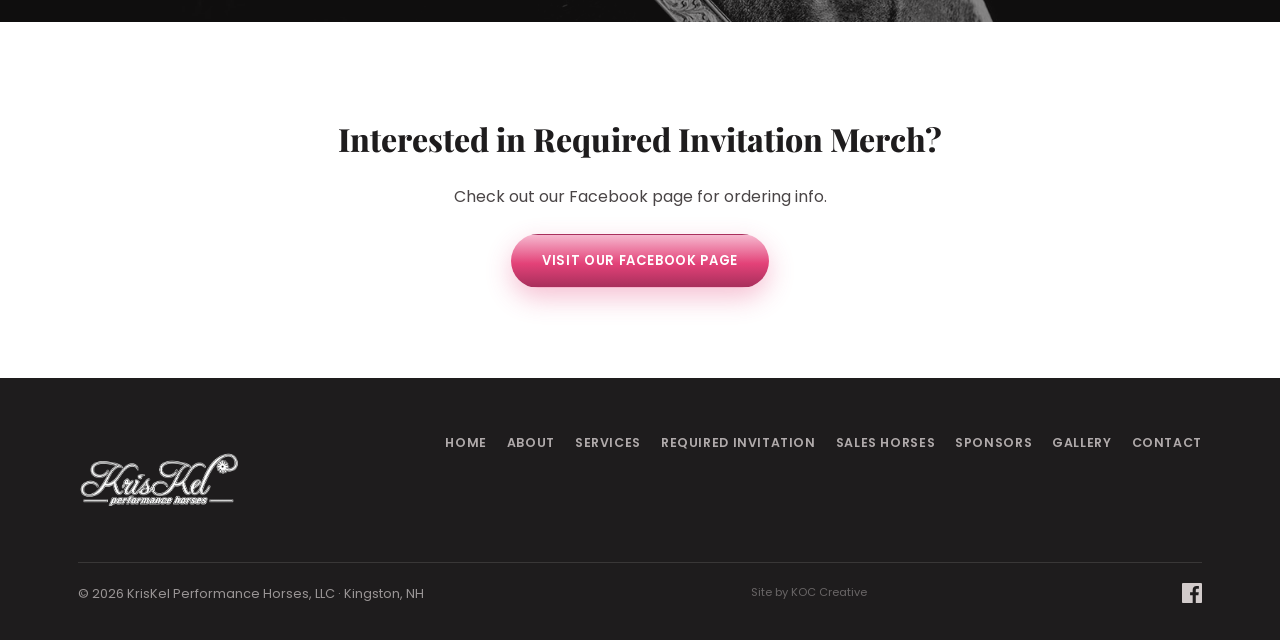
==== commit fb947622: "Fix image alignment in incentive chip Removed transform property from the incentive chip image to en" ====
--- a/required-invitation/index.html
+++ b/required-invitation/index.html
@@ -203,7 +203,7 @@
       <h2>Nominated Incentives</h2>
     </div>
     <div class="incentive-strip reveal" style="display:grid; grid-template-columns:repeat(4, 1fr); gap:20px; max-width:900px;">
-      <span class="incentive-chip" style="height:200px; display:flex; align-items:center; justify-content:center; padding:16px;"><img src="../images/SS-logo.jpg" alt="Incentive program logo" style="max-height:100%; max-width:100%; object-fit:contain; transform:translateY(25px);">
+      <span class="incentive-chip" style="height:200px; display:flex; align-items:center; justify-content:center; padding:16px;"><img src="../images/SS-logo.jpg" alt="Incentive program logo" style="max-height:100%; max-width:100%; object-fit:contain;">
       <span class="incentive-chip" style="height:200px; display:flex; align-items:center; justify-content:center; padding:16px;"><img src="../images/breeders-trust-logo.png" alt="Breeders Trust" style="max-height:100%; max-width:100%; object-fit:contain;"></span>
       <span class="incentive-chip" style="height:200px; display:flex; align-items:center; justify-content:center; padding:16px;"><img src="../images/cashforcolor.png" alt="Cash for Color" style="max-height:100%; max-width:100%; object-fit:contain;"></span>
       <span class="incentive-chip" style="height:200px; display:flex; align-items:center; justify-content:center; padding:16px;"><img src="../images/roans2riches.png" alt="Roans To Riches" style="max-height:100%; max-width:100%; object-fit:contain;"></span>
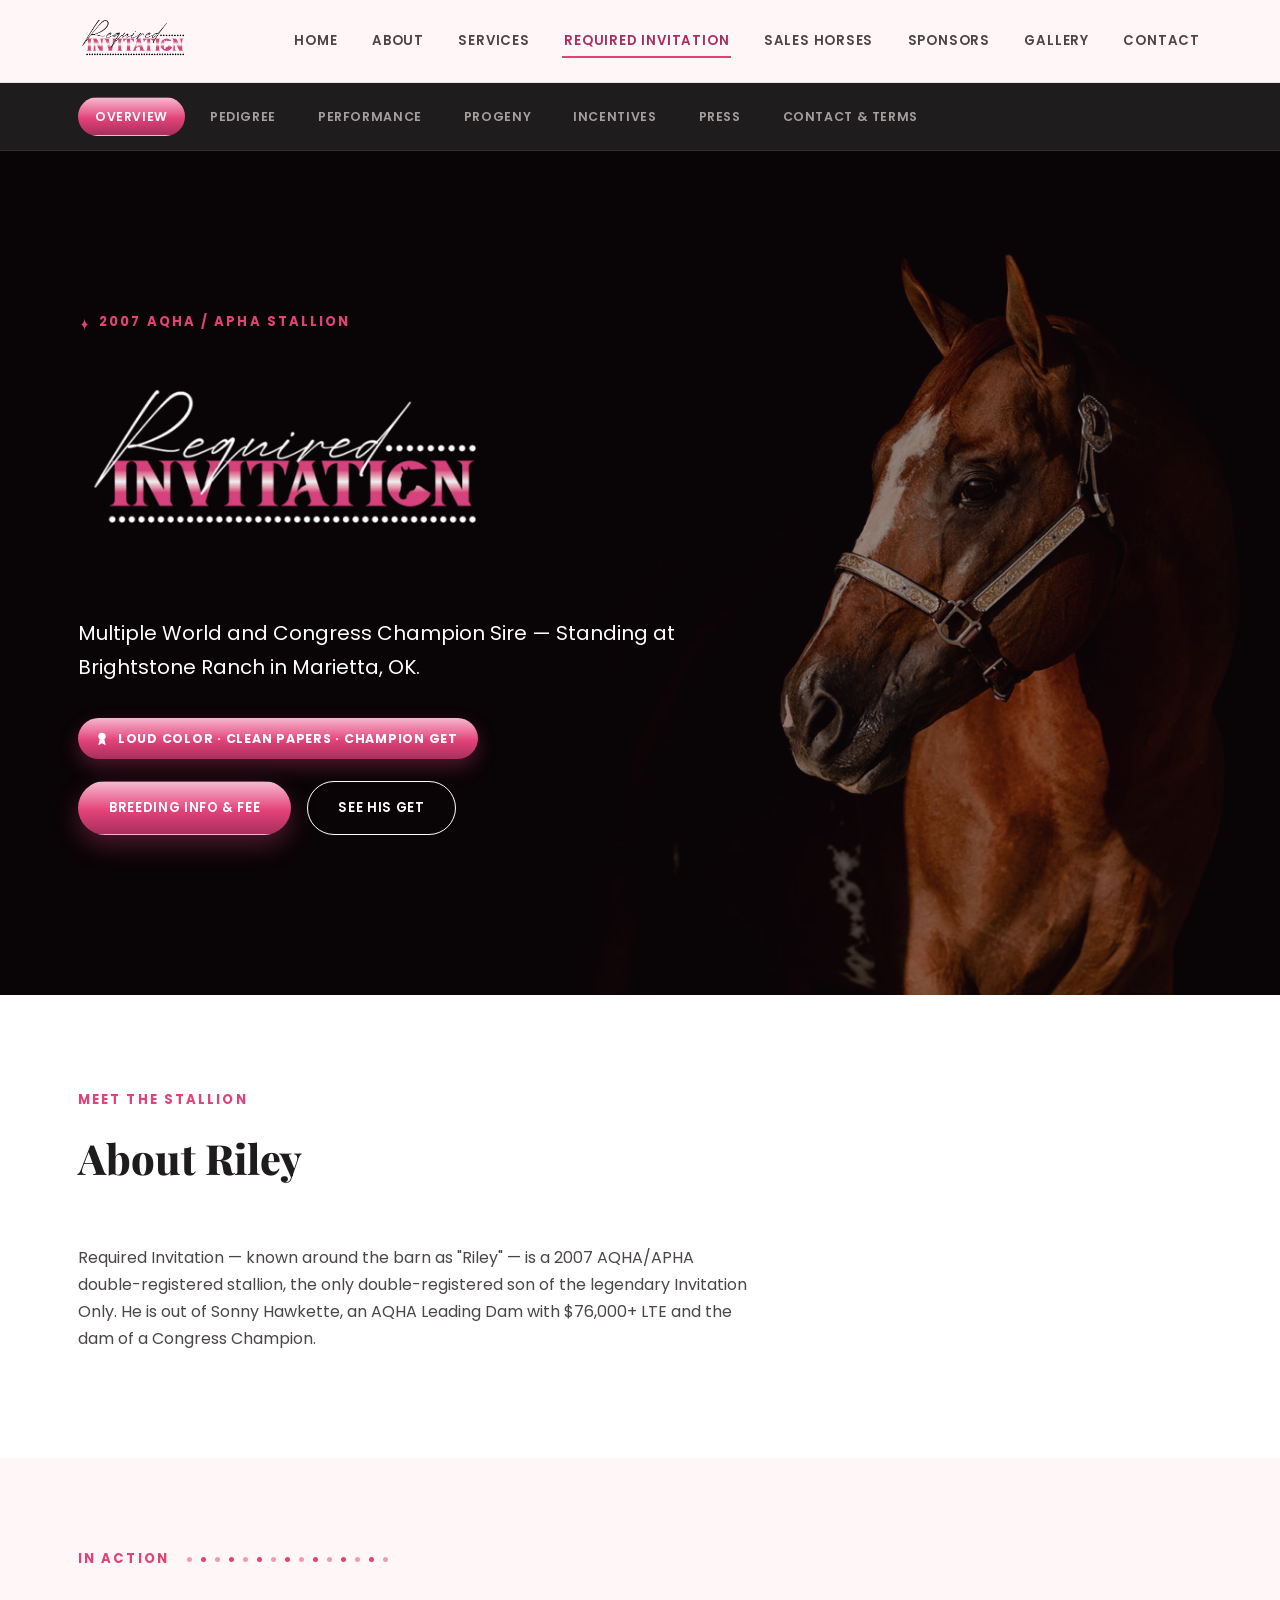
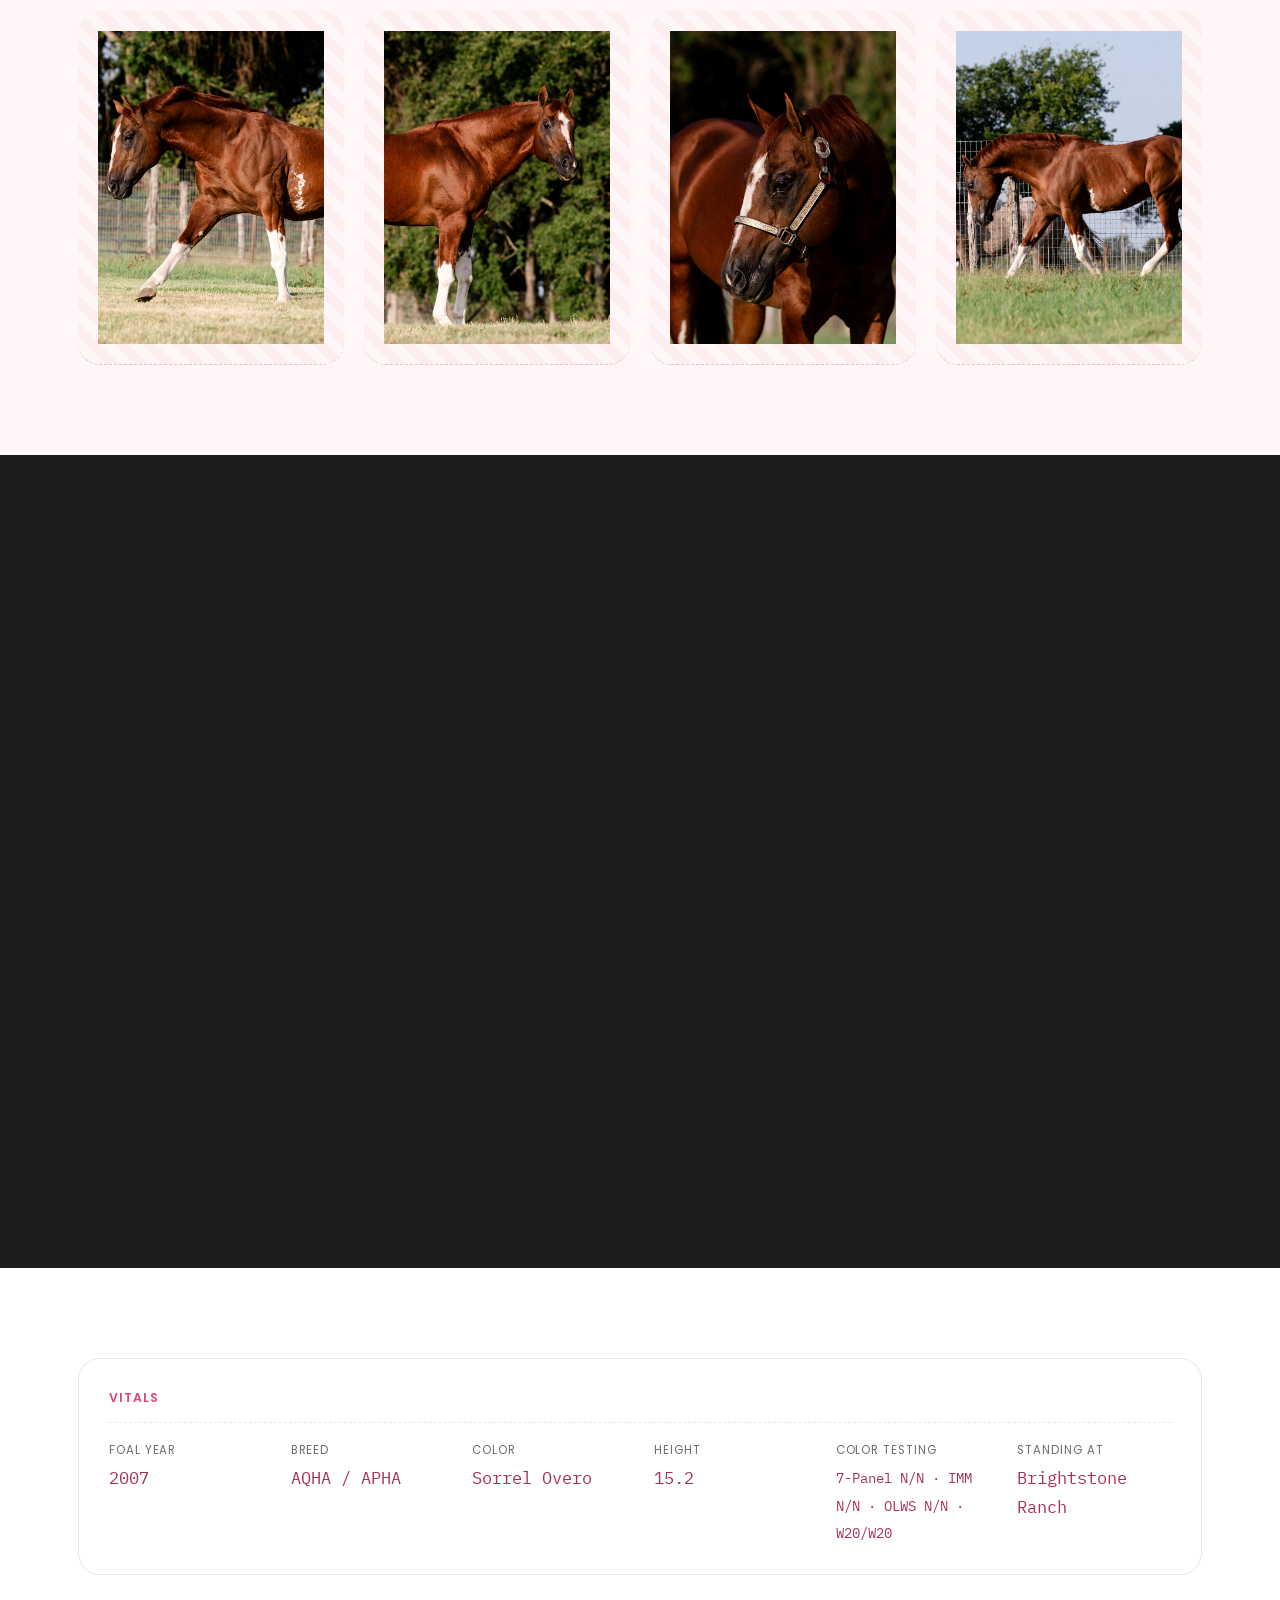
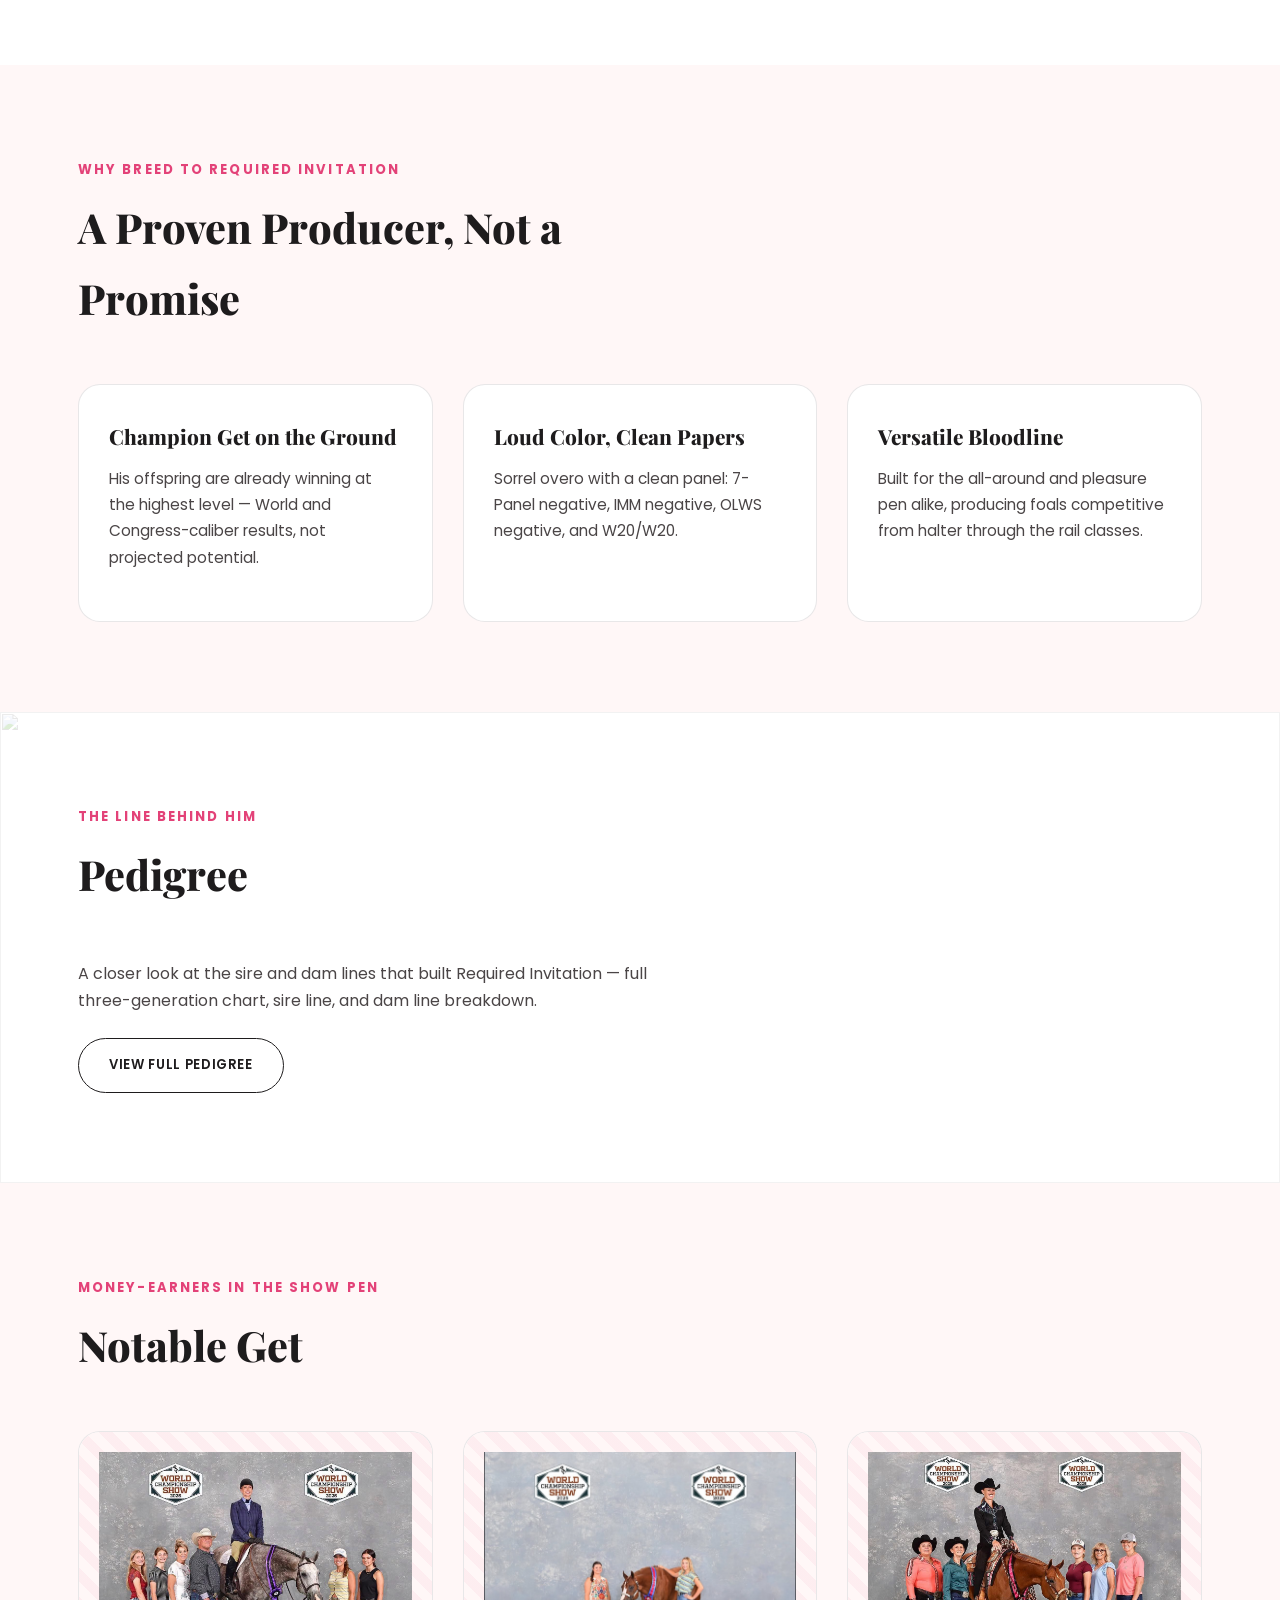
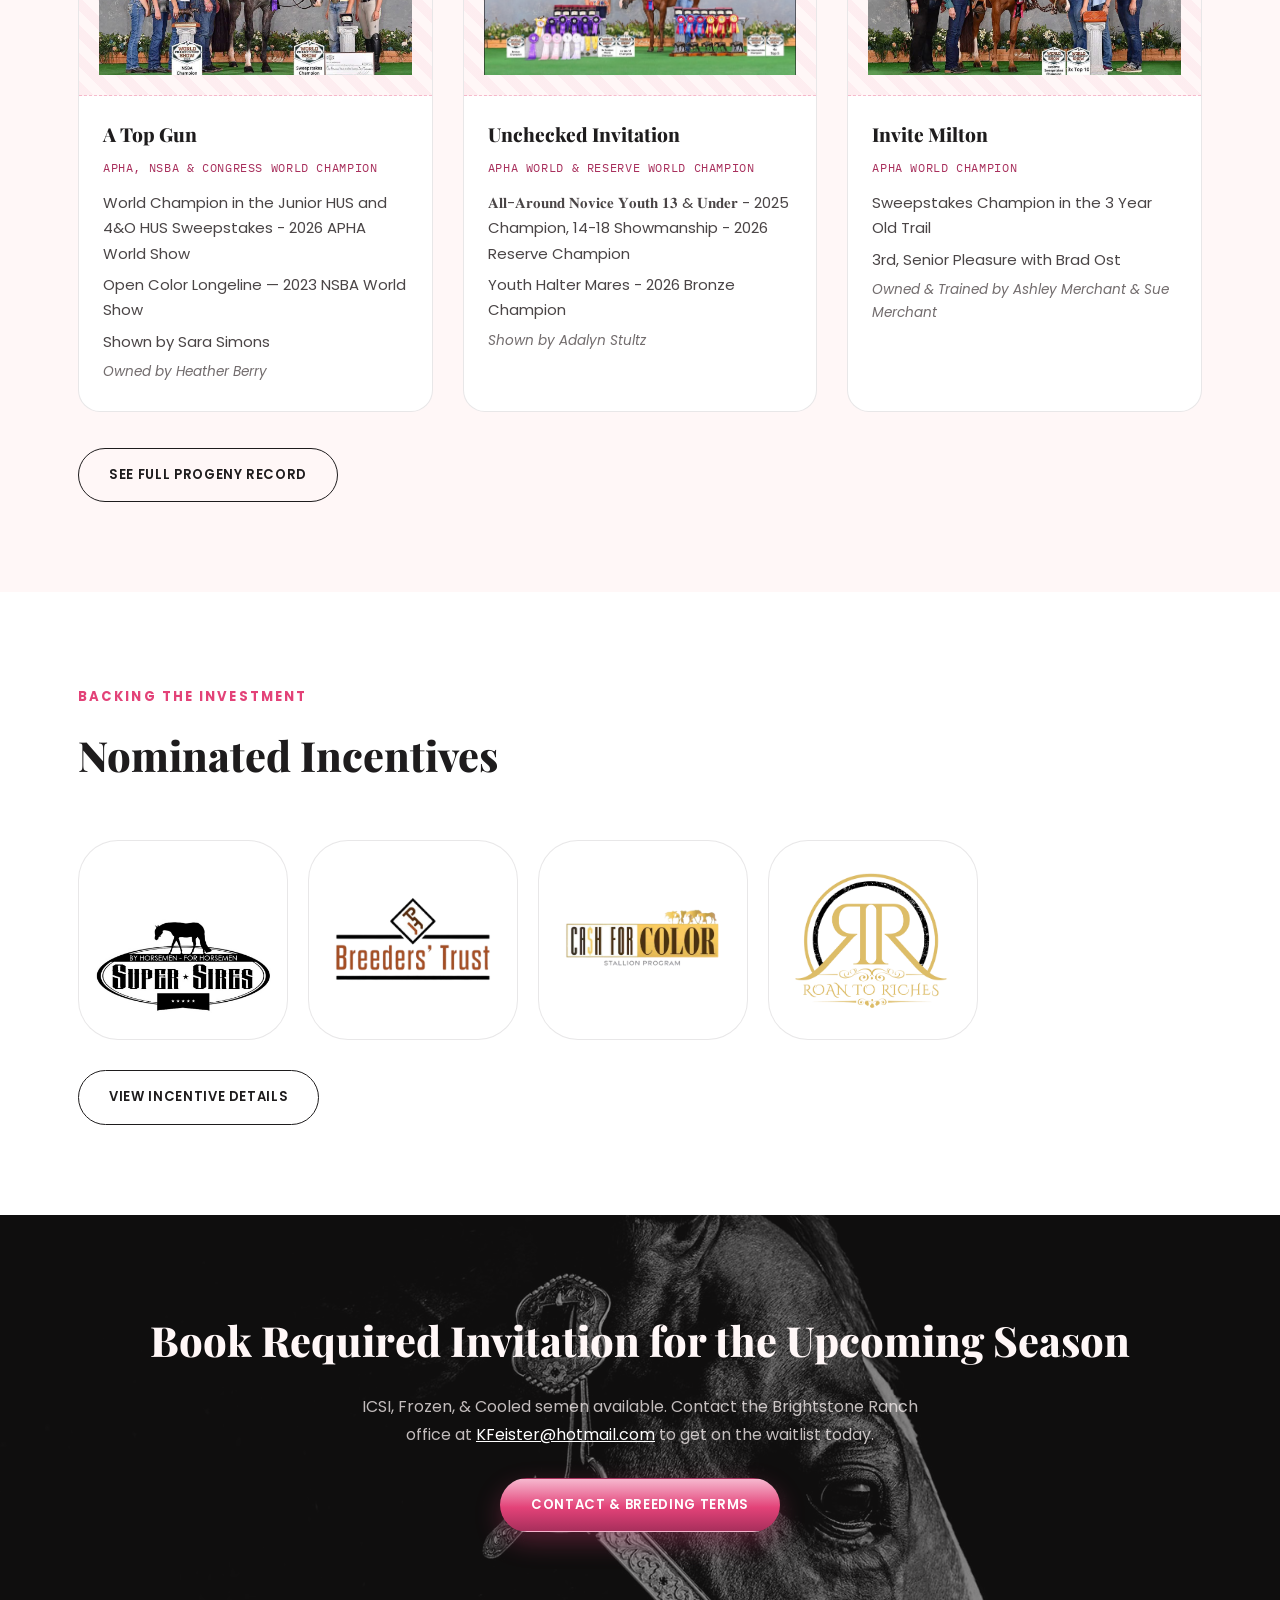
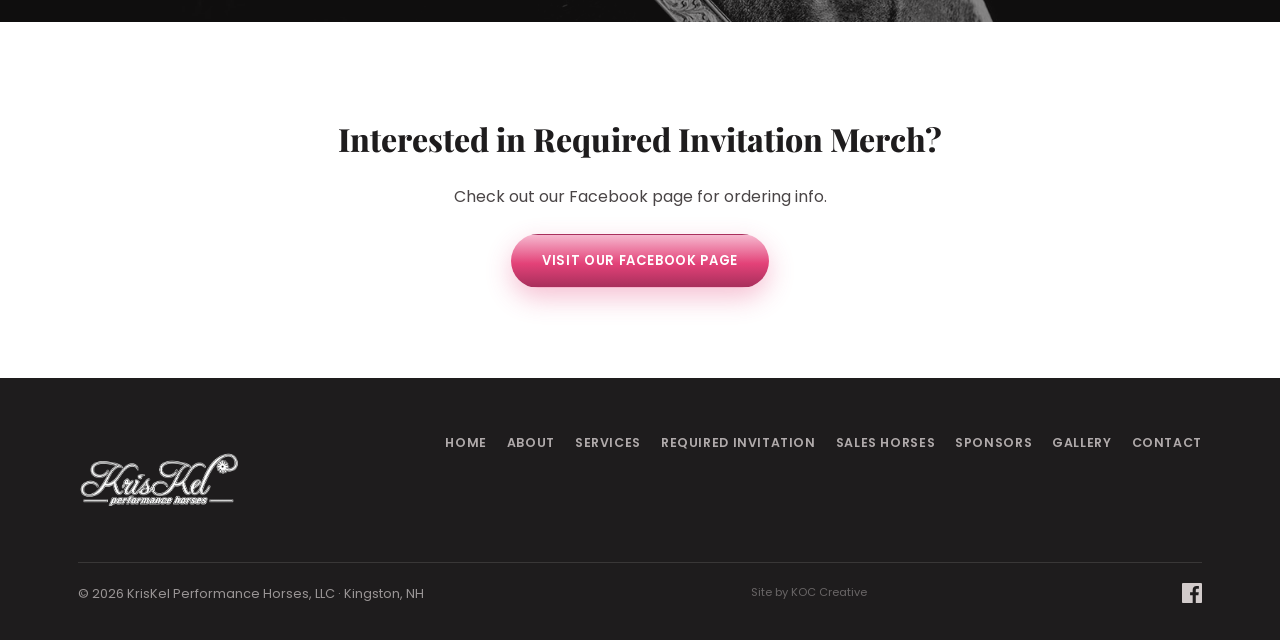
==== commit 6964fc2c: "Modify incentive chip image style Updated the incentive chip image style to include a vertical trans" ====
--- a/required-invitation/index.html
+++ b/required-invitation/index.html
@@ -203,7 +203,7 @@
       <h2>Nominated Incentives</h2>
     </div>
     <div class="incentive-strip reveal" style="display:grid; grid-template-columns:repeat(4, 1fr); gap:20px; max-width:900px;">
-      <span class="incentive-chip" style="height:200px; display:flex; align-items:center; justify-content:center; padding:16px;"><img src="../images/SS-logo.jpg" alt="Incentive program logo" style="max-height:100%; max-width:100%; object-fit:contain;">
+            <span class="incentive-chip" style="height:200px; display:flex; align-items:center; justify-content:center; padding:16px;"><img src="../images/SS-logo.jpg" alt="Incentive program logo" style="max-height:100%; max-width:100%; object-fit:contain; transform:translateY(25px);"></span>
       <span class="incentive-chip" style="height:200px; display:flex; align-items:center; justify-content:center; padding:16px;"><img src="../images/breeders-trust-logo.png" alt="Breeders Trust" style="max-height:100%; max-width:100%; object-fit:contain;"></span>
       <span class="incentive-chip" style="height:200px; display:flex; align-items:center; justify-content:center; padding:16px;"><img src="../images/cashforcolor.png" alt="Cash for Color" style="max-height:100%; max-width:100%; object-fit:contain;"></span>
       <span class="incentive-chip" style="height:200px; display:flex; align-items:center; justify-content:center; padding:16px;"><img src="../images/roans2riches.png" alt="Roans To Riches" style="max-height:100%; max-width:100%; object-fit:contain;"></span>
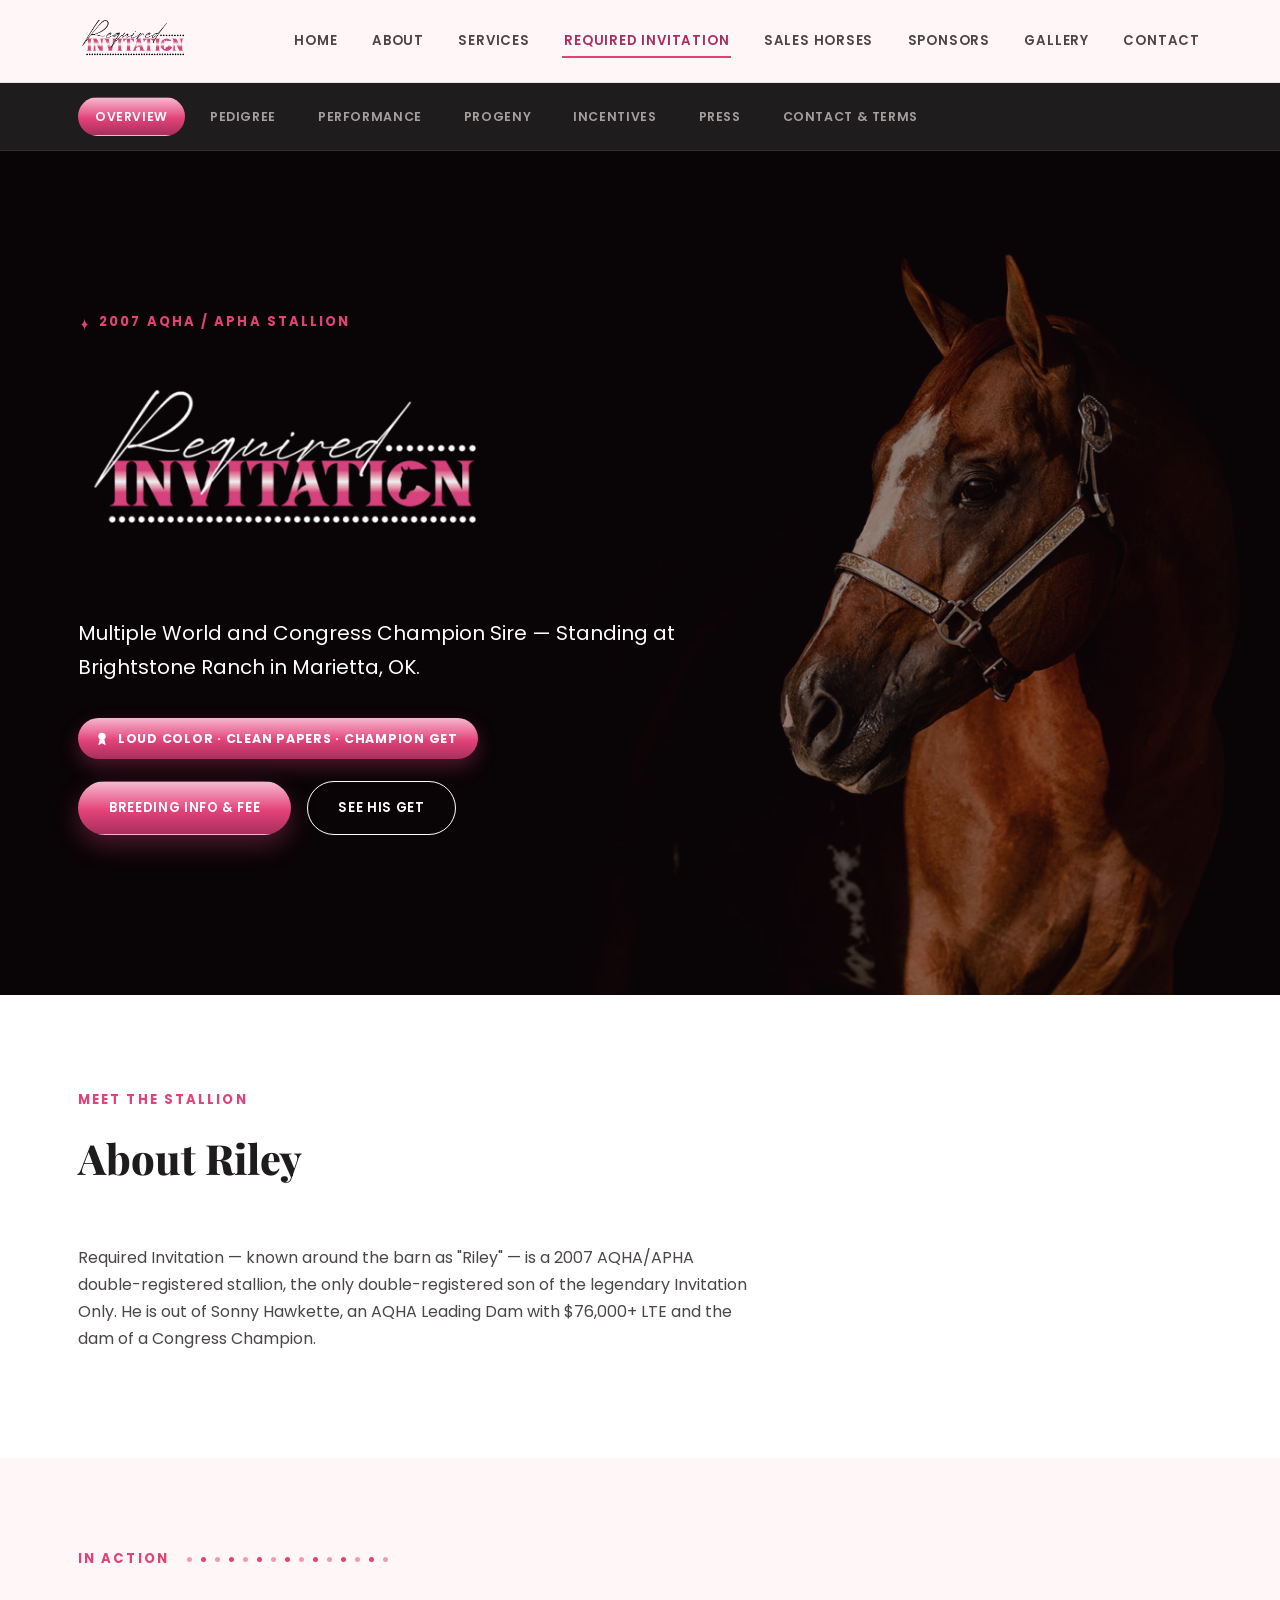
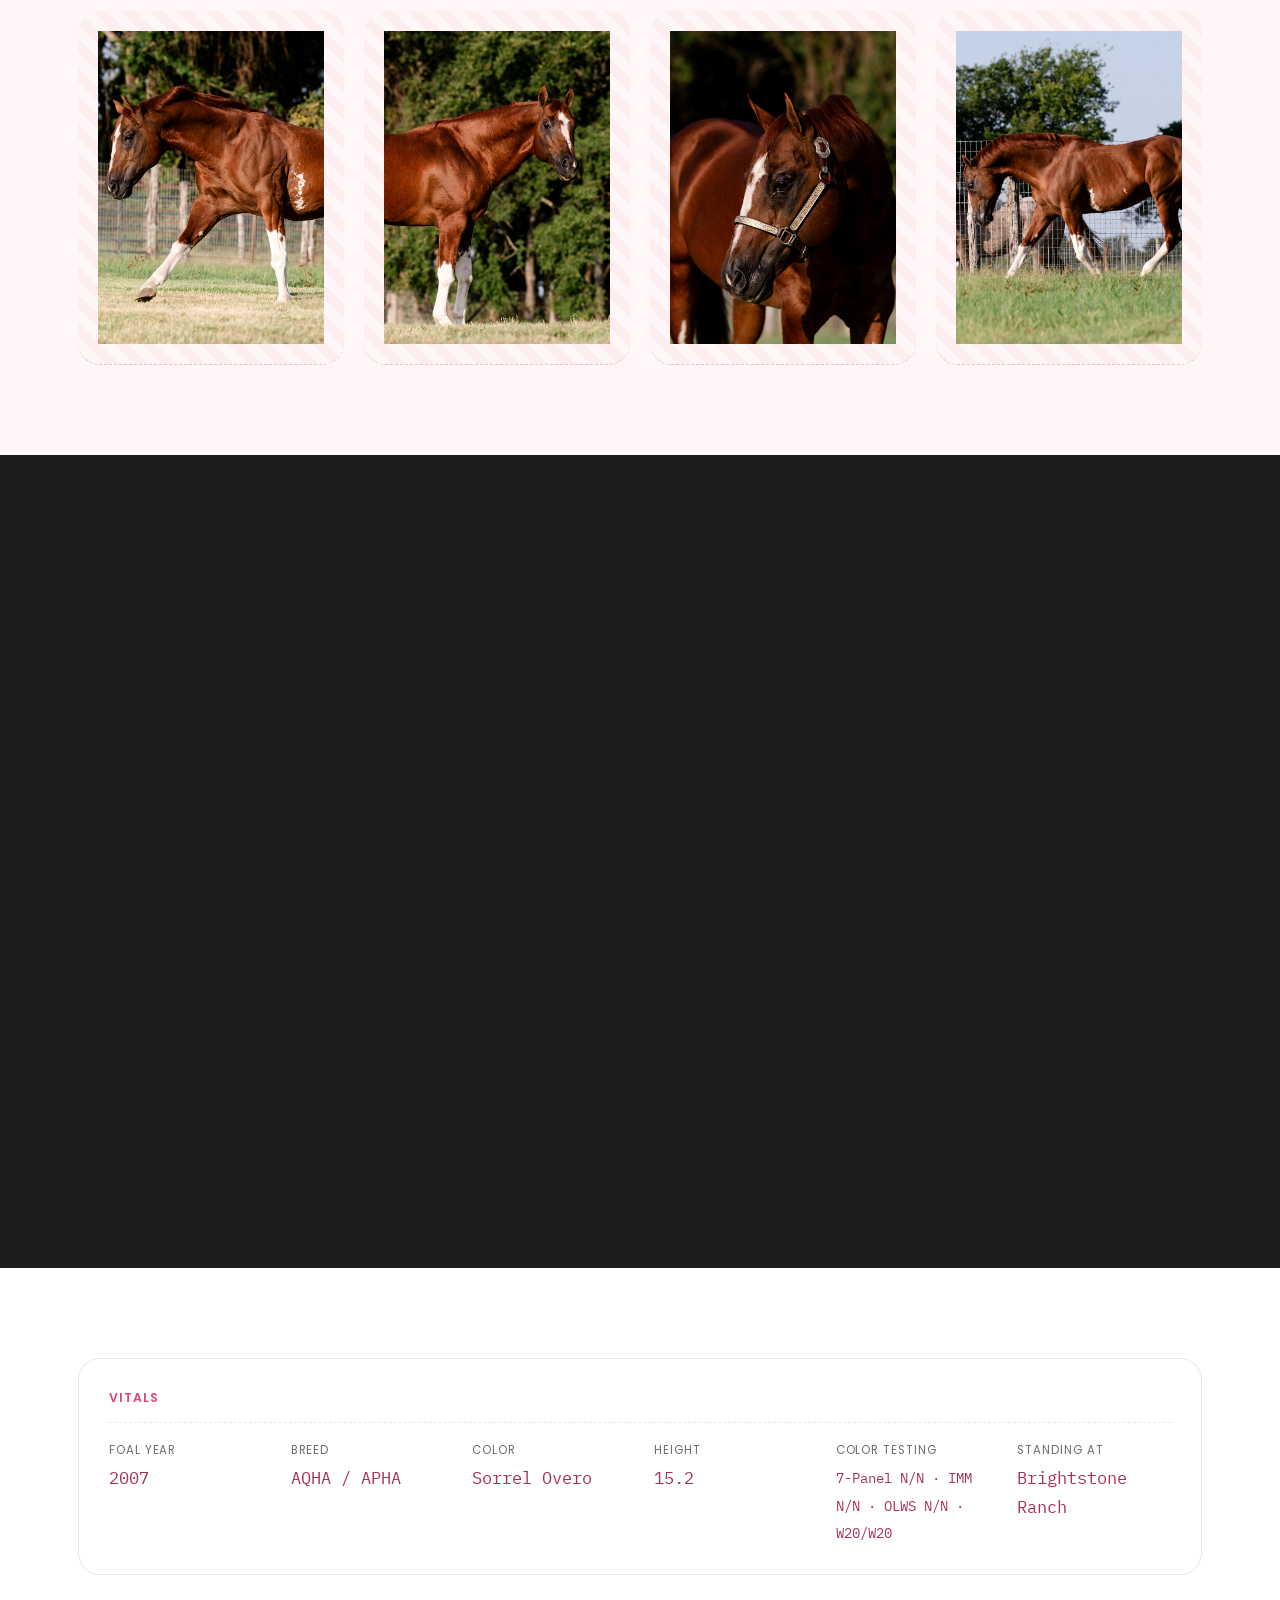
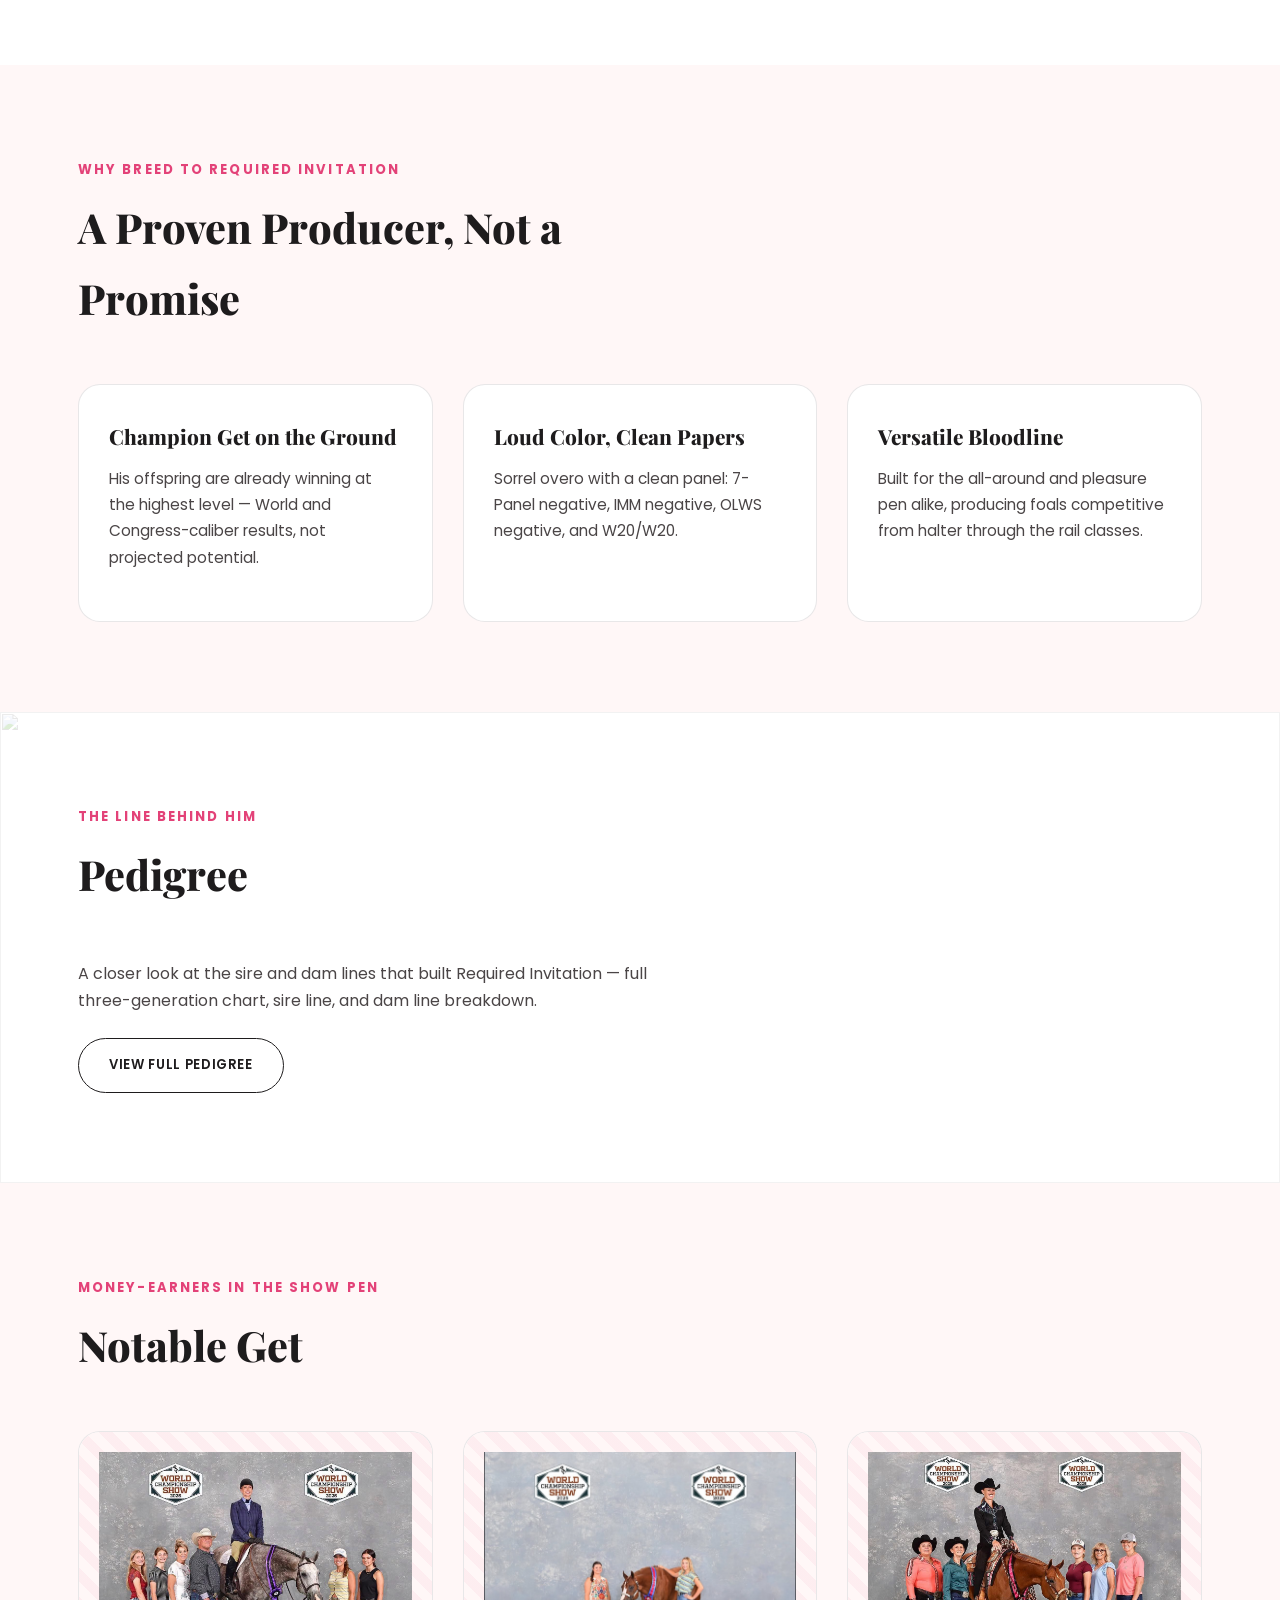
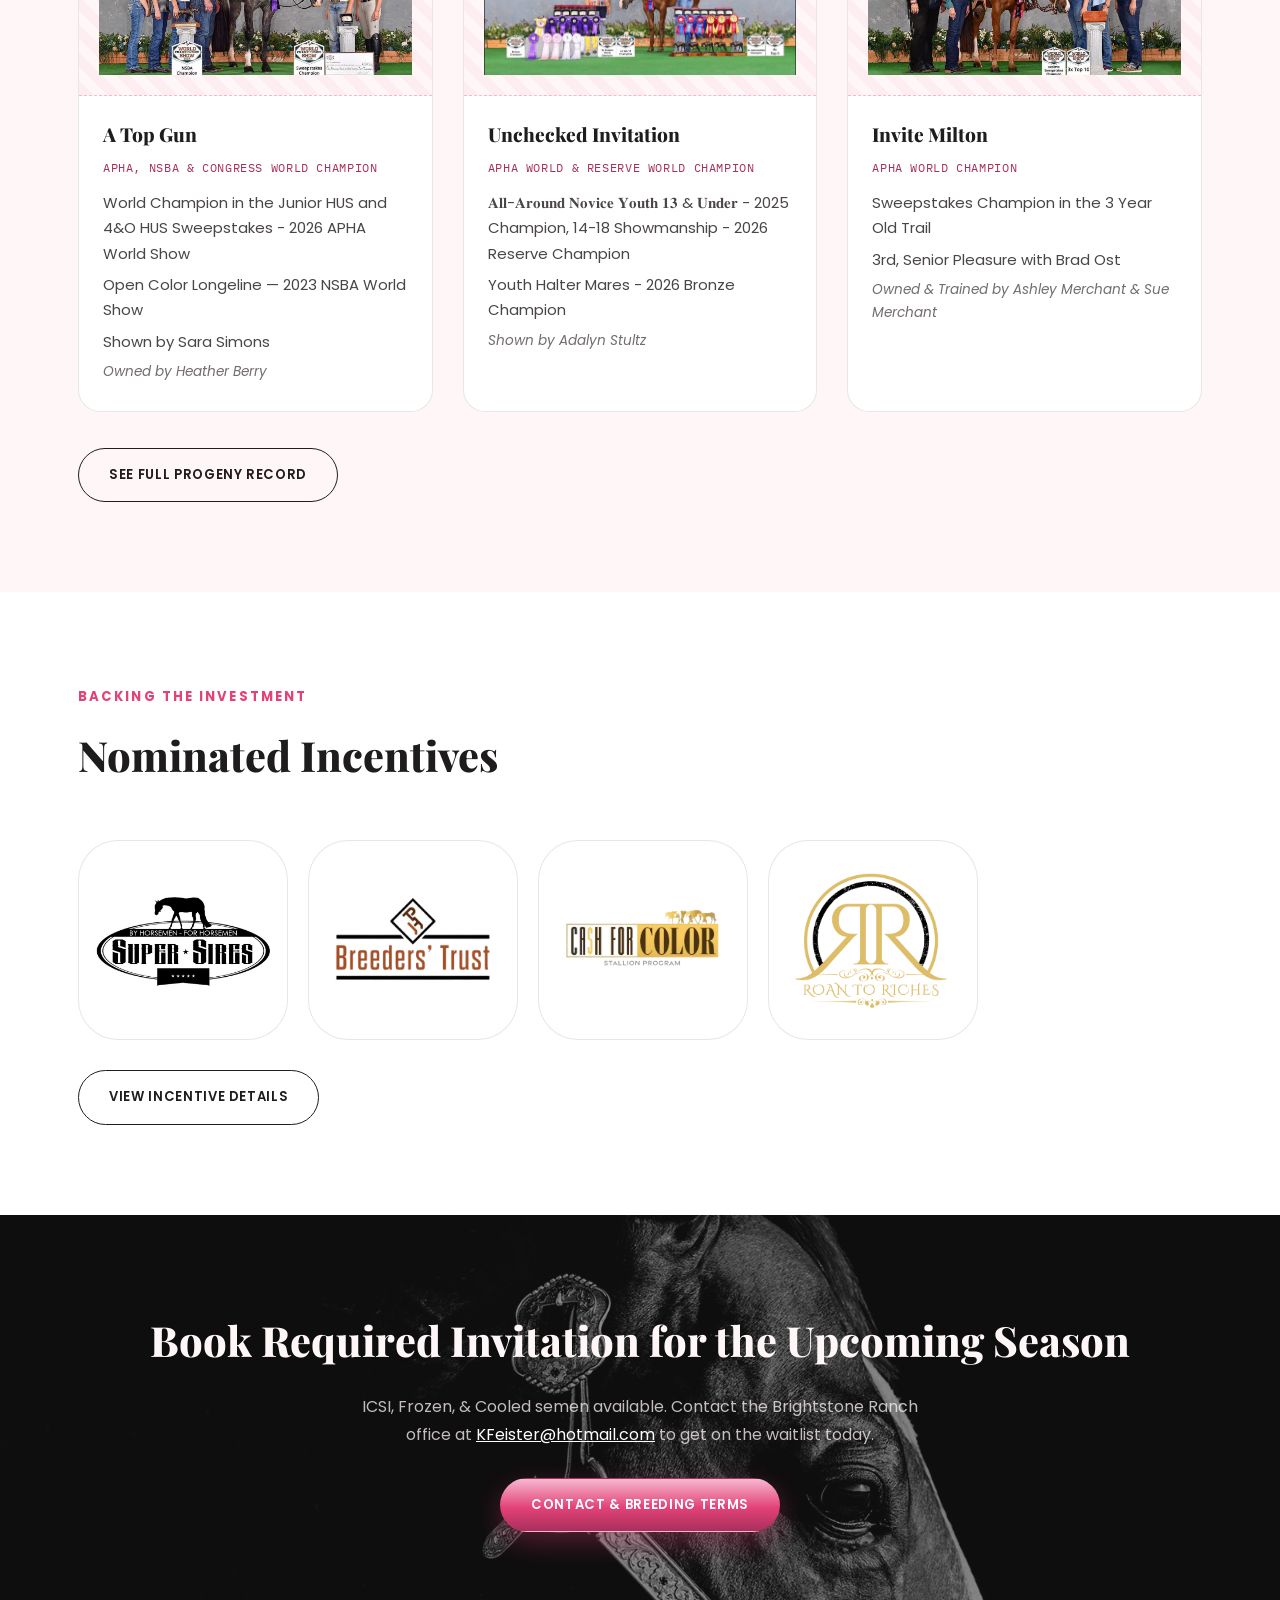
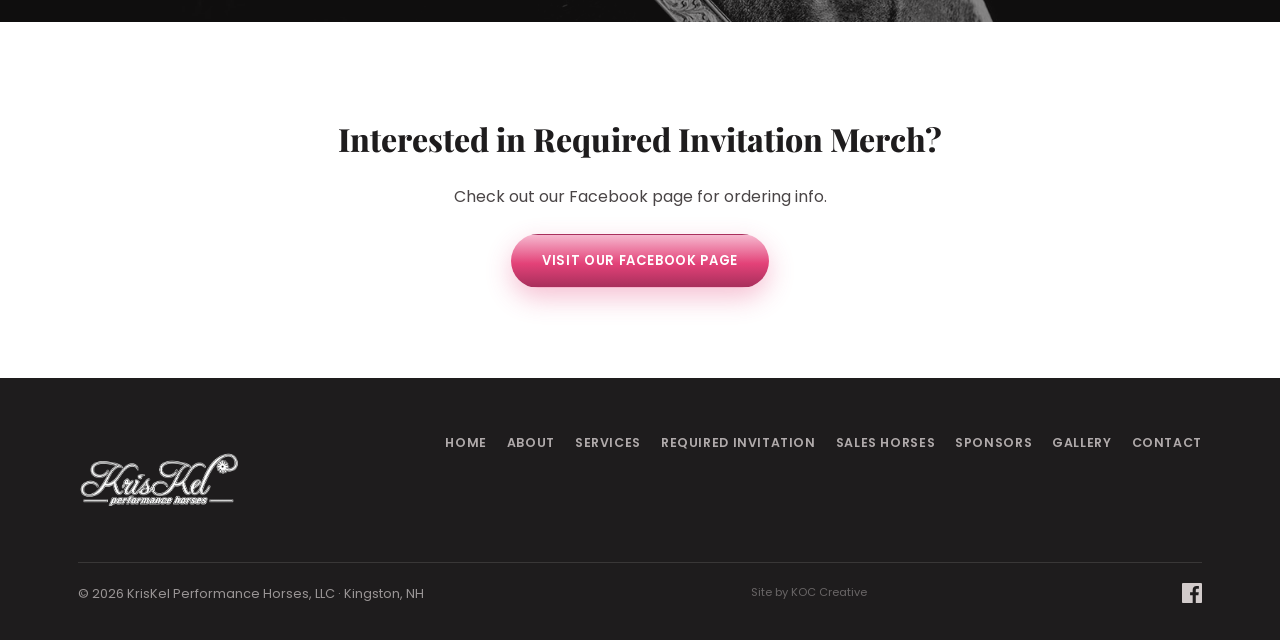
==== commit aebfcdee: "Update incentive chip image styling Removed transform property from incentive chip image." ====
--- a/required-invitation/index.html
+++ b/required-invitation/index.html
@@ -203,7 +203,7 @@
       <h2>Nominated Incentives</h2>
     </div>
     <div class="incentive-strip reveal" style="display:grid; grid-template-columns:repeat(4, 1fr); gap:20px; max-width:900px;">
-            <span class="incentive-chip" style="height:200px; display:flex; align-items:center; justify-content:center; padding:16px;"><img src="../images/SS-logo.jpg" alt="Incentive program logo" style="max-height:100%; max-width:100%; object-fit:contain; transform:translateY(25px);"></span>
+            <span class="incentive-chip" style="height:200px; display:flex; align-items:center; justify-content:center; padding:16px;"><img src="../images/SS-logo.jpg" alt="Incentive program logo" style="max-height:100%; max-width:100%; object-fit:contain;"></span>
       <span class="incentive-chip" style="height:200px; display:flex; align-items:center; justify-content:center; padding:16px;"><img src="../images/breeders-trust-logo.png" alt="Breeders Trust" style="max-height:100%; max-width:100%; object-fit:contain;"></span>
       <span class="incentive-chip" style="height:200px; display:flex; align-items:center; justify-content:center; padding:16px;"><img src="../images/cashforcolor.png" alt="Cash for Color" style="max-height:100%; max-width:100%; object-fit:contain;"></span>
       <span class="incentive-chip" style="height:200px; display:flex; align-items:center; justify-content:center; padding:16px;"><img src="../images/roans2riches.png" alt="Roans To Riches" style="max-height:100%; max-width:100%; object-fit:contain;"></span>
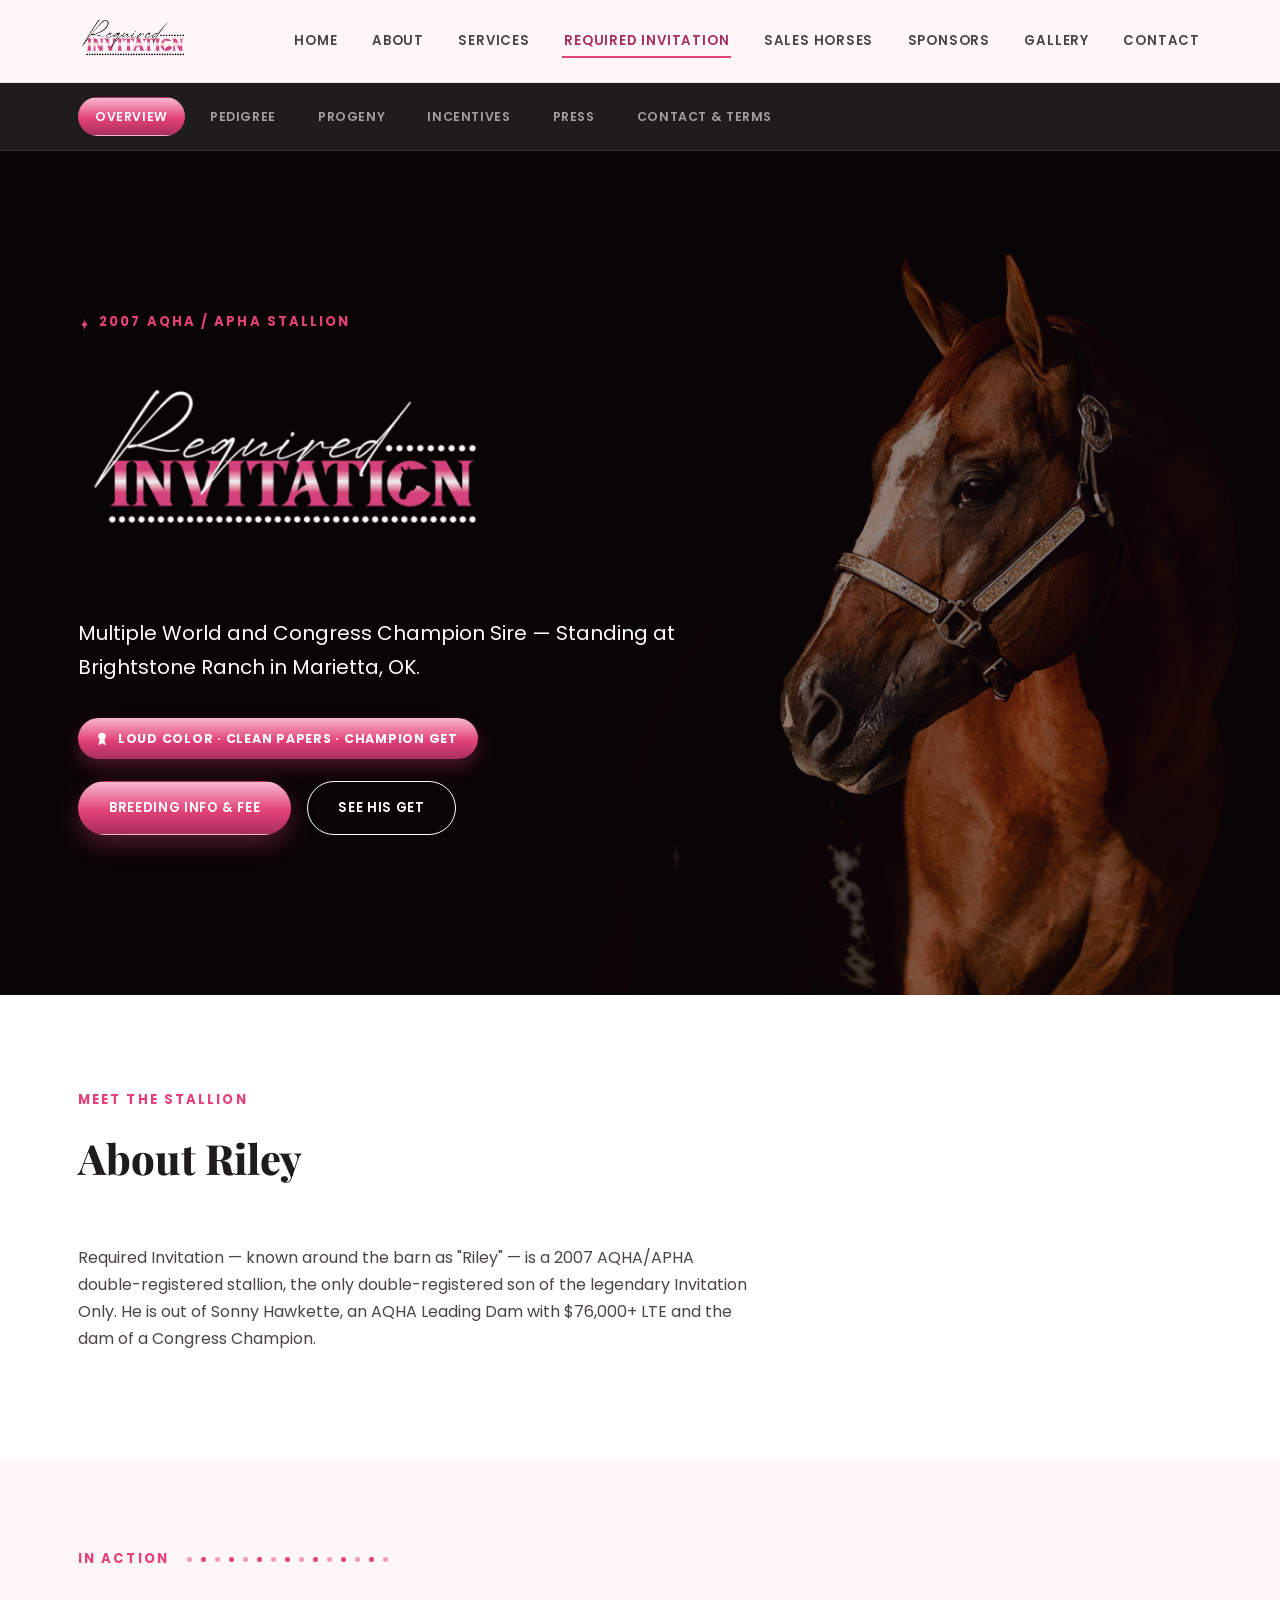
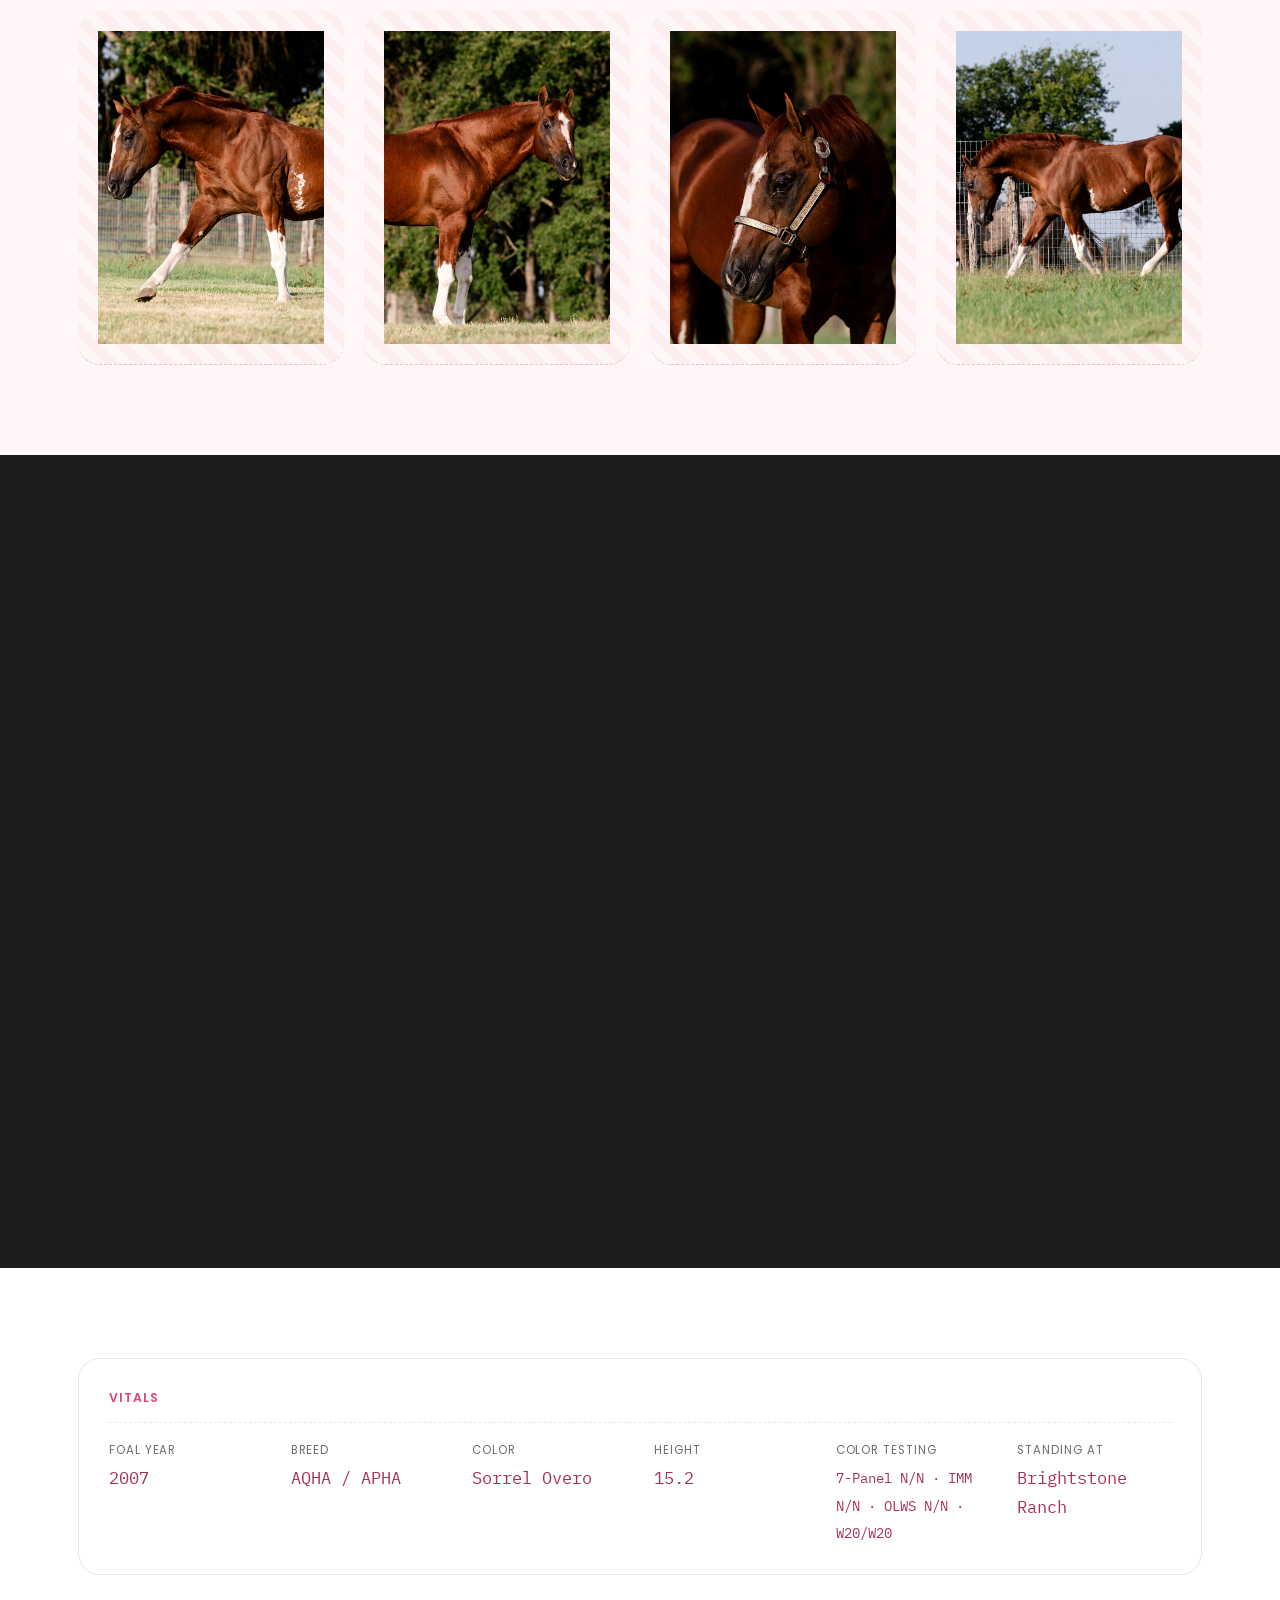
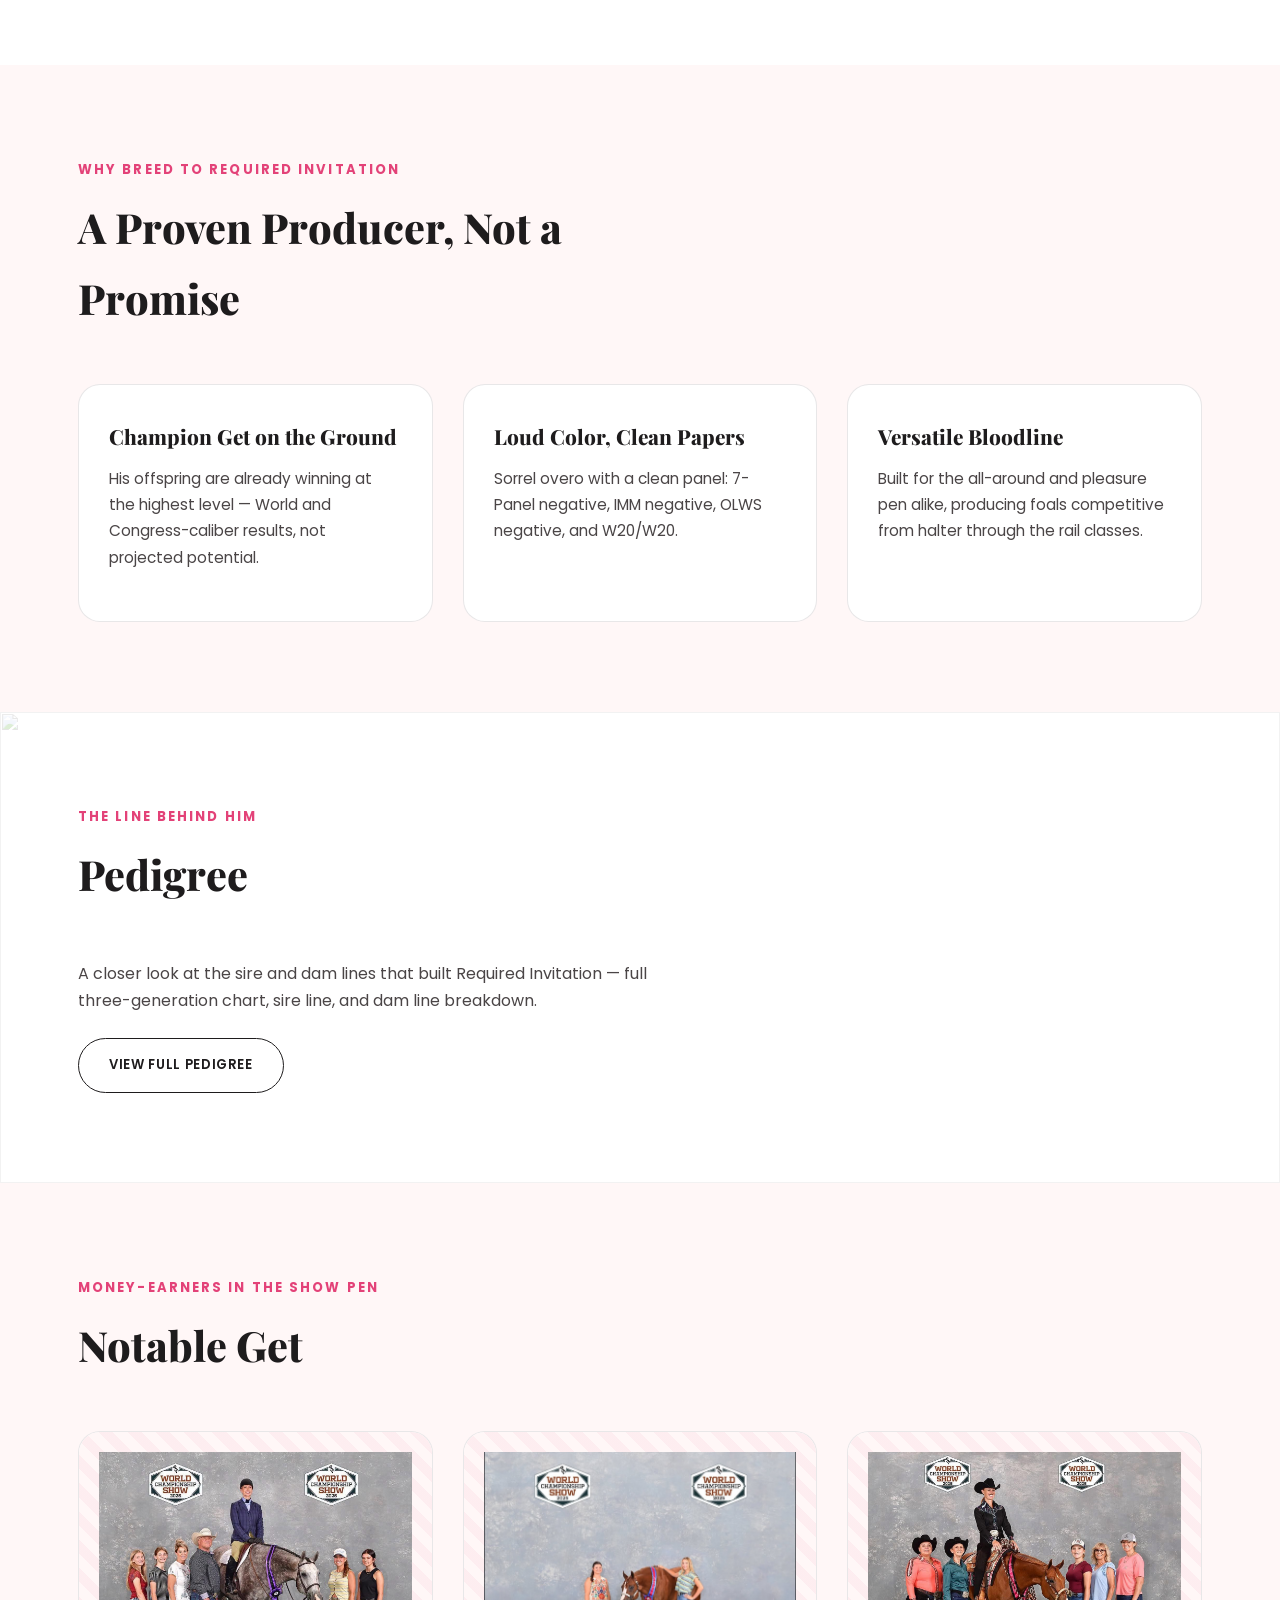
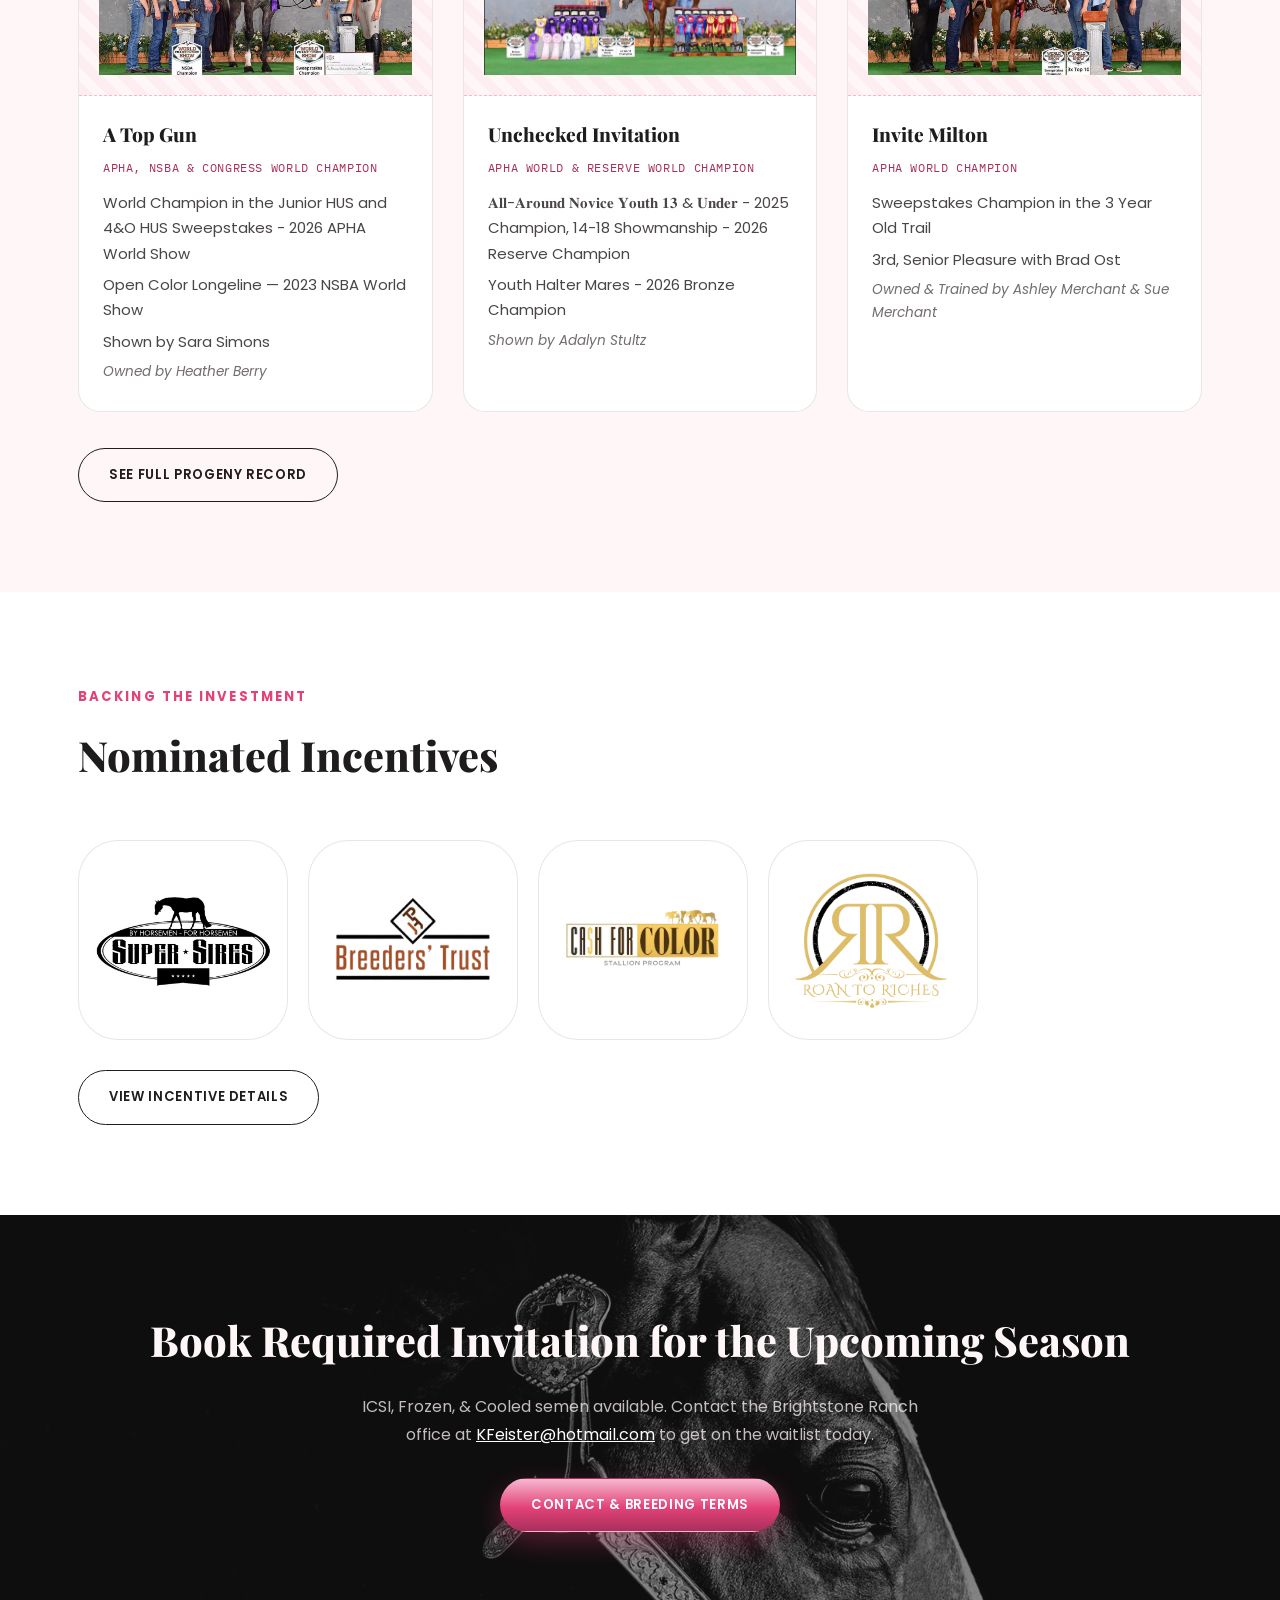
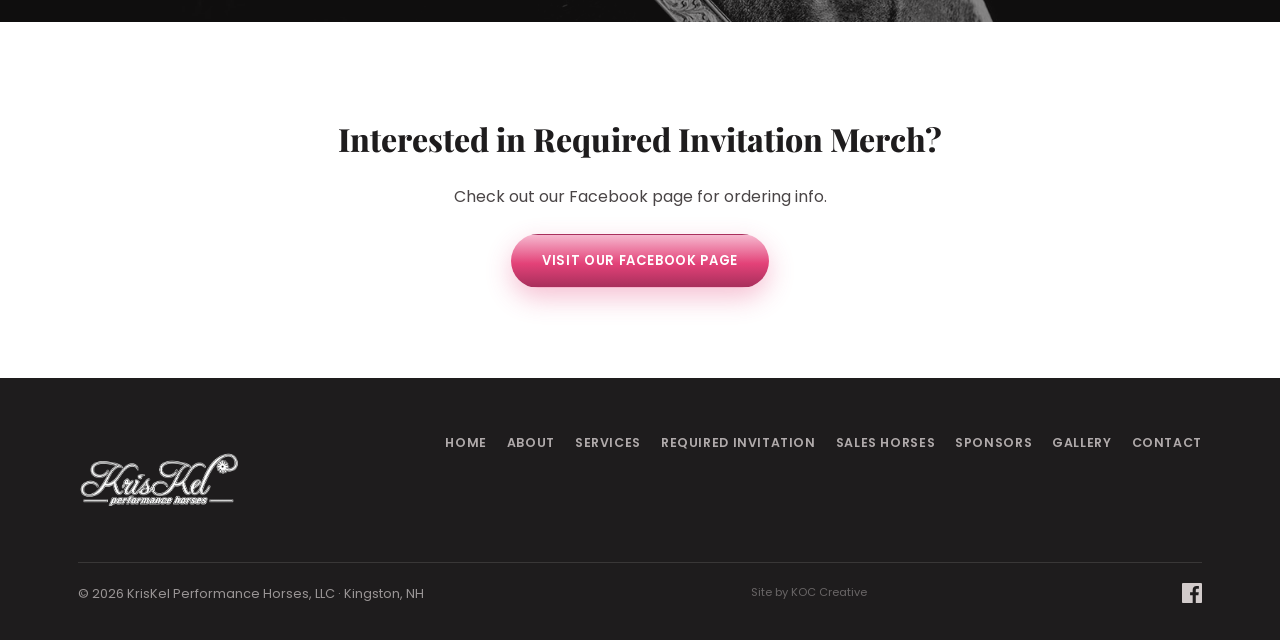
==== commit 8dfcf439: "Remove 'Performance' link from navigation Removed the 'Performance' link from the navigation menu." ====
--- a/required-invitation/index.html
+++ b/required-invitation/index.html
@@ -31,7 +31,6 @@
   <div class="subnav-inner">
     <a href="index.html" aria-current="page">Overview</a>
     <a href="pedigree.html">Pedigree</a>
-    <a href="performance.html">Performance</a>
     <a href="progeny.html">Progeny</a>
     <a href="incentives.html">Incentives</a>
     <a href="press.html">Press</a>
